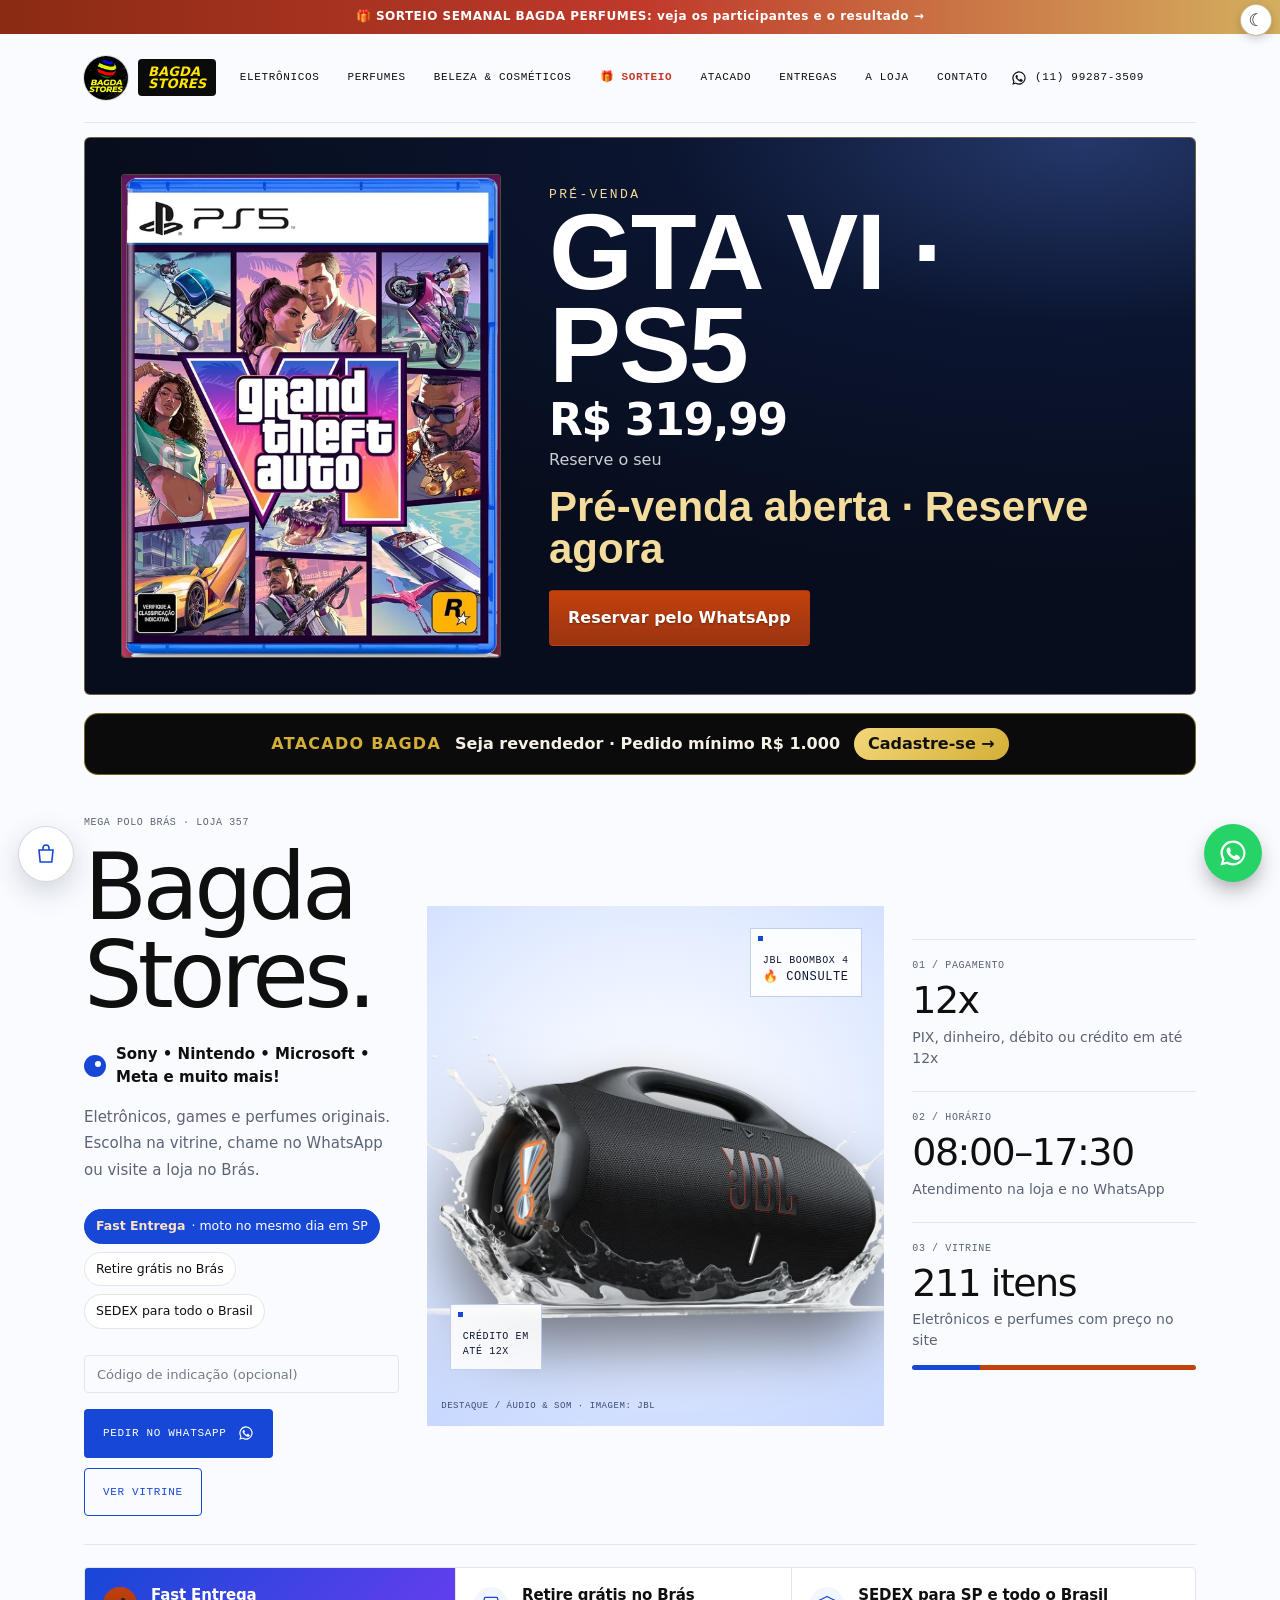
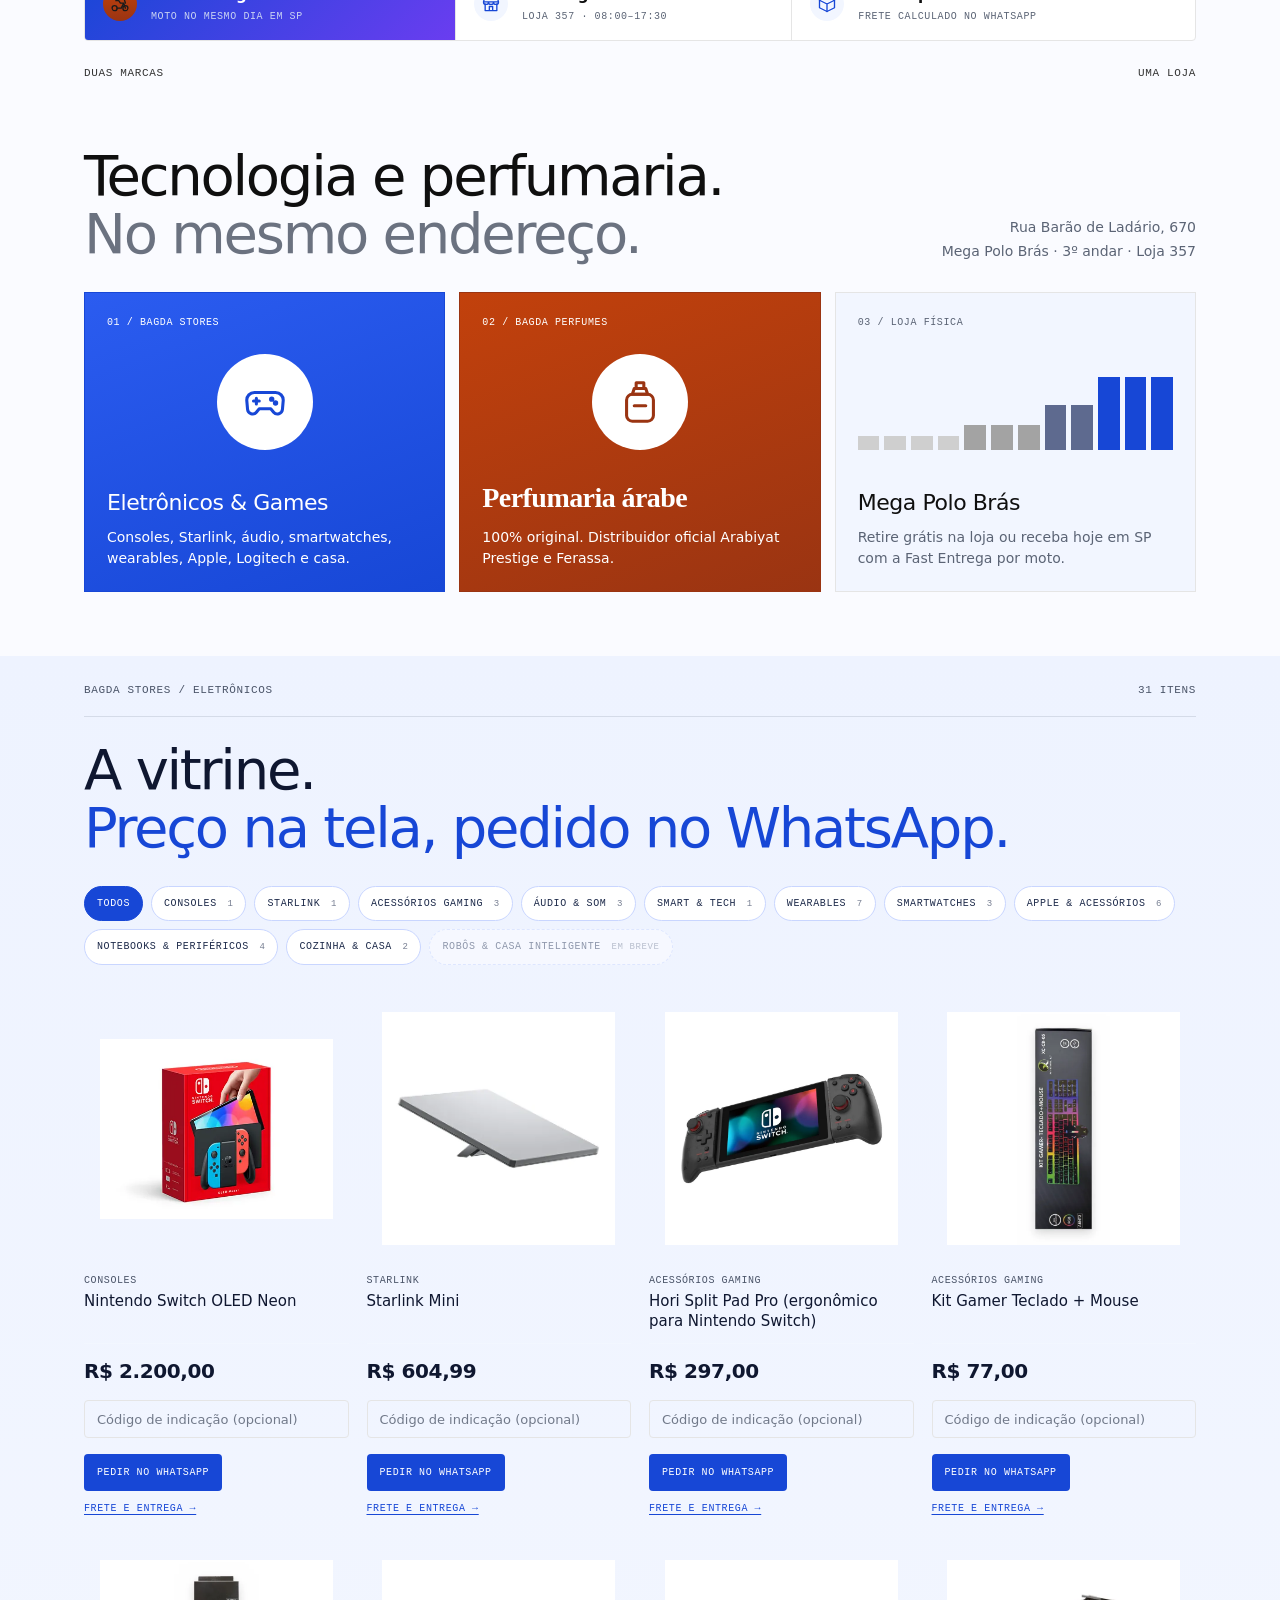
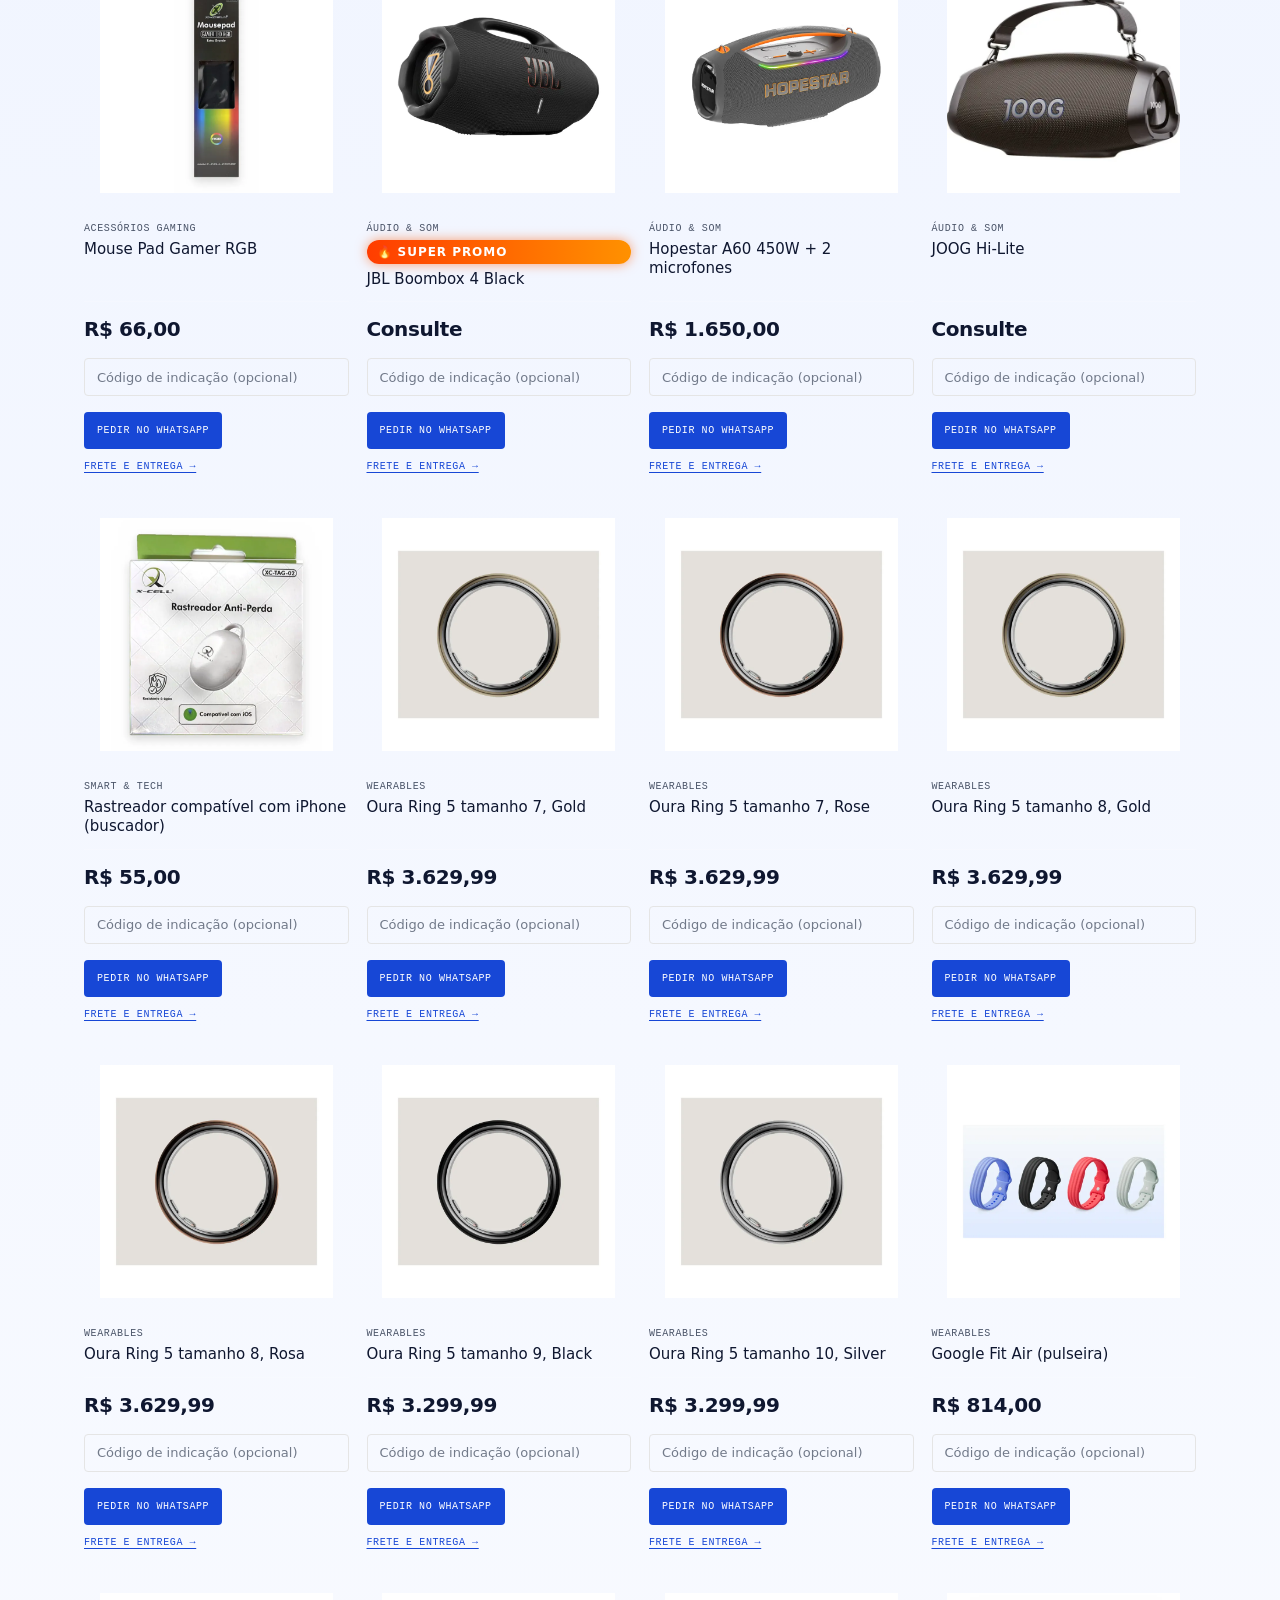
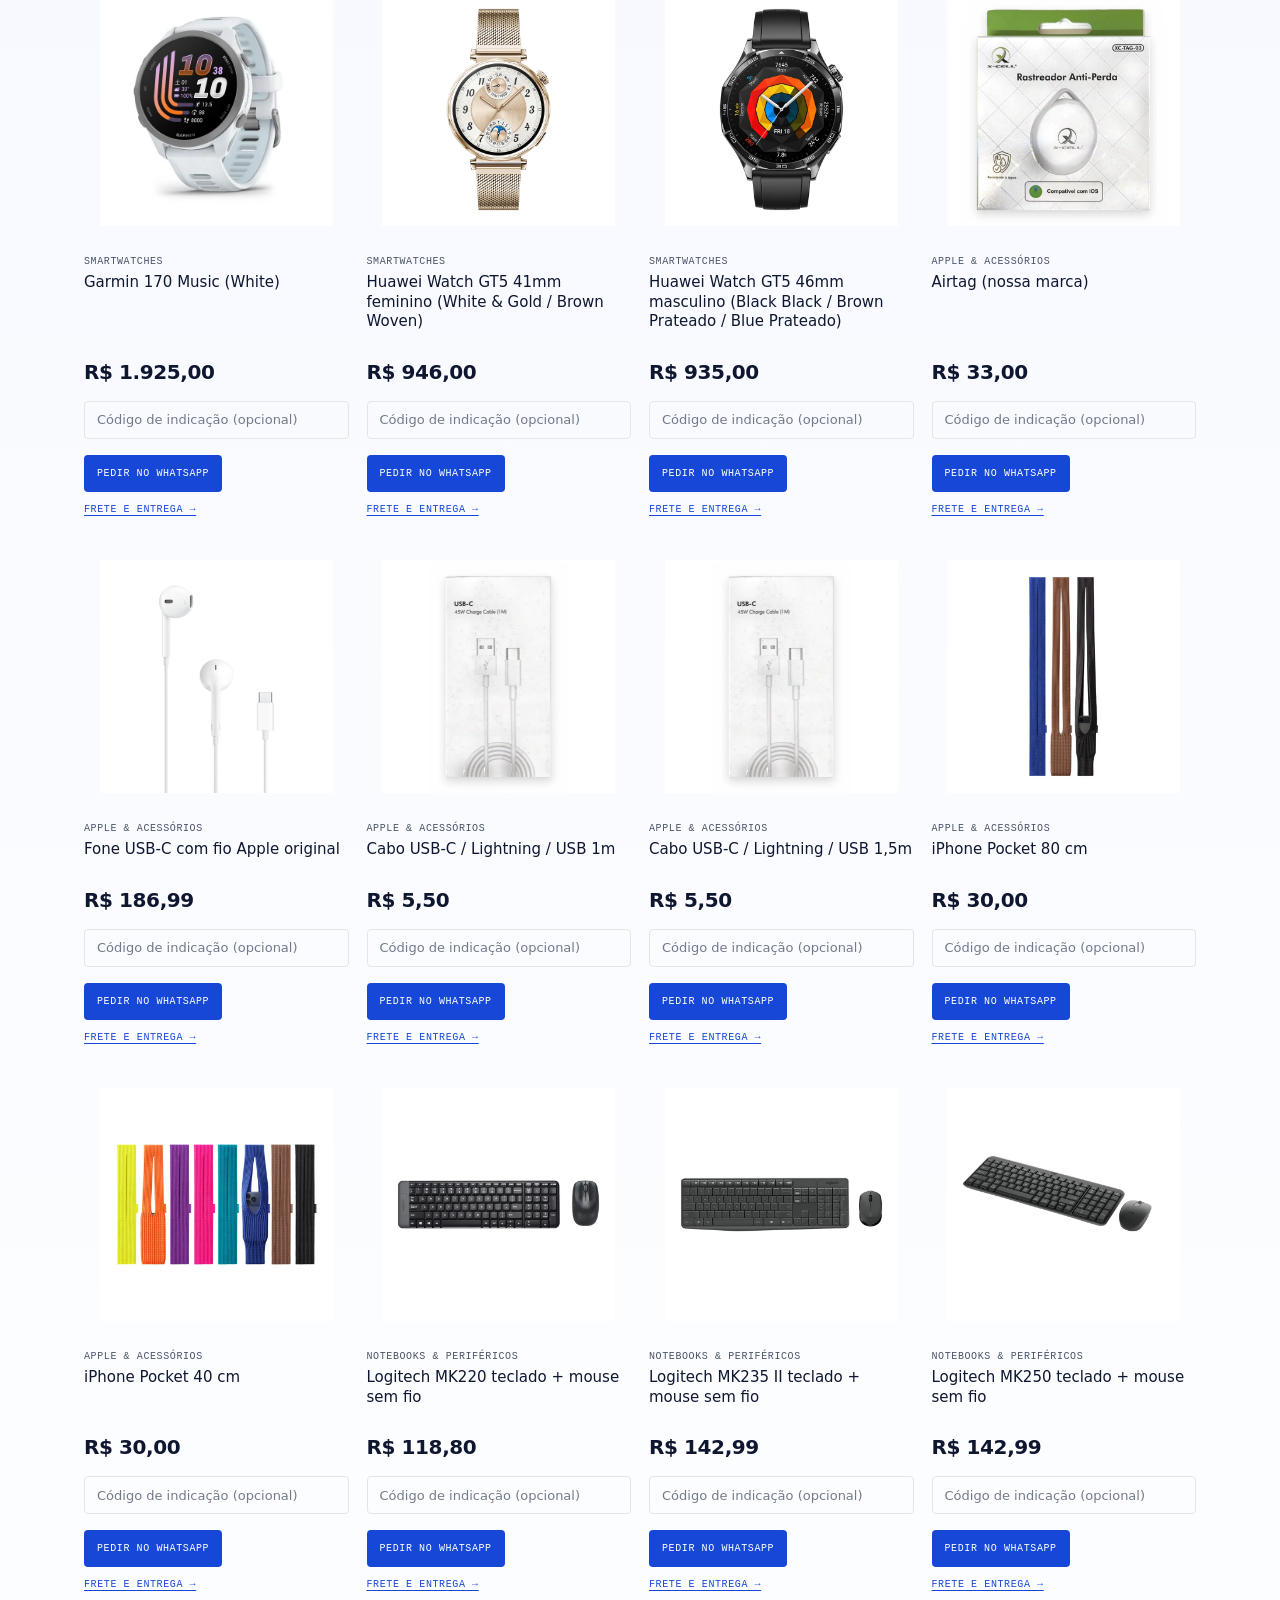
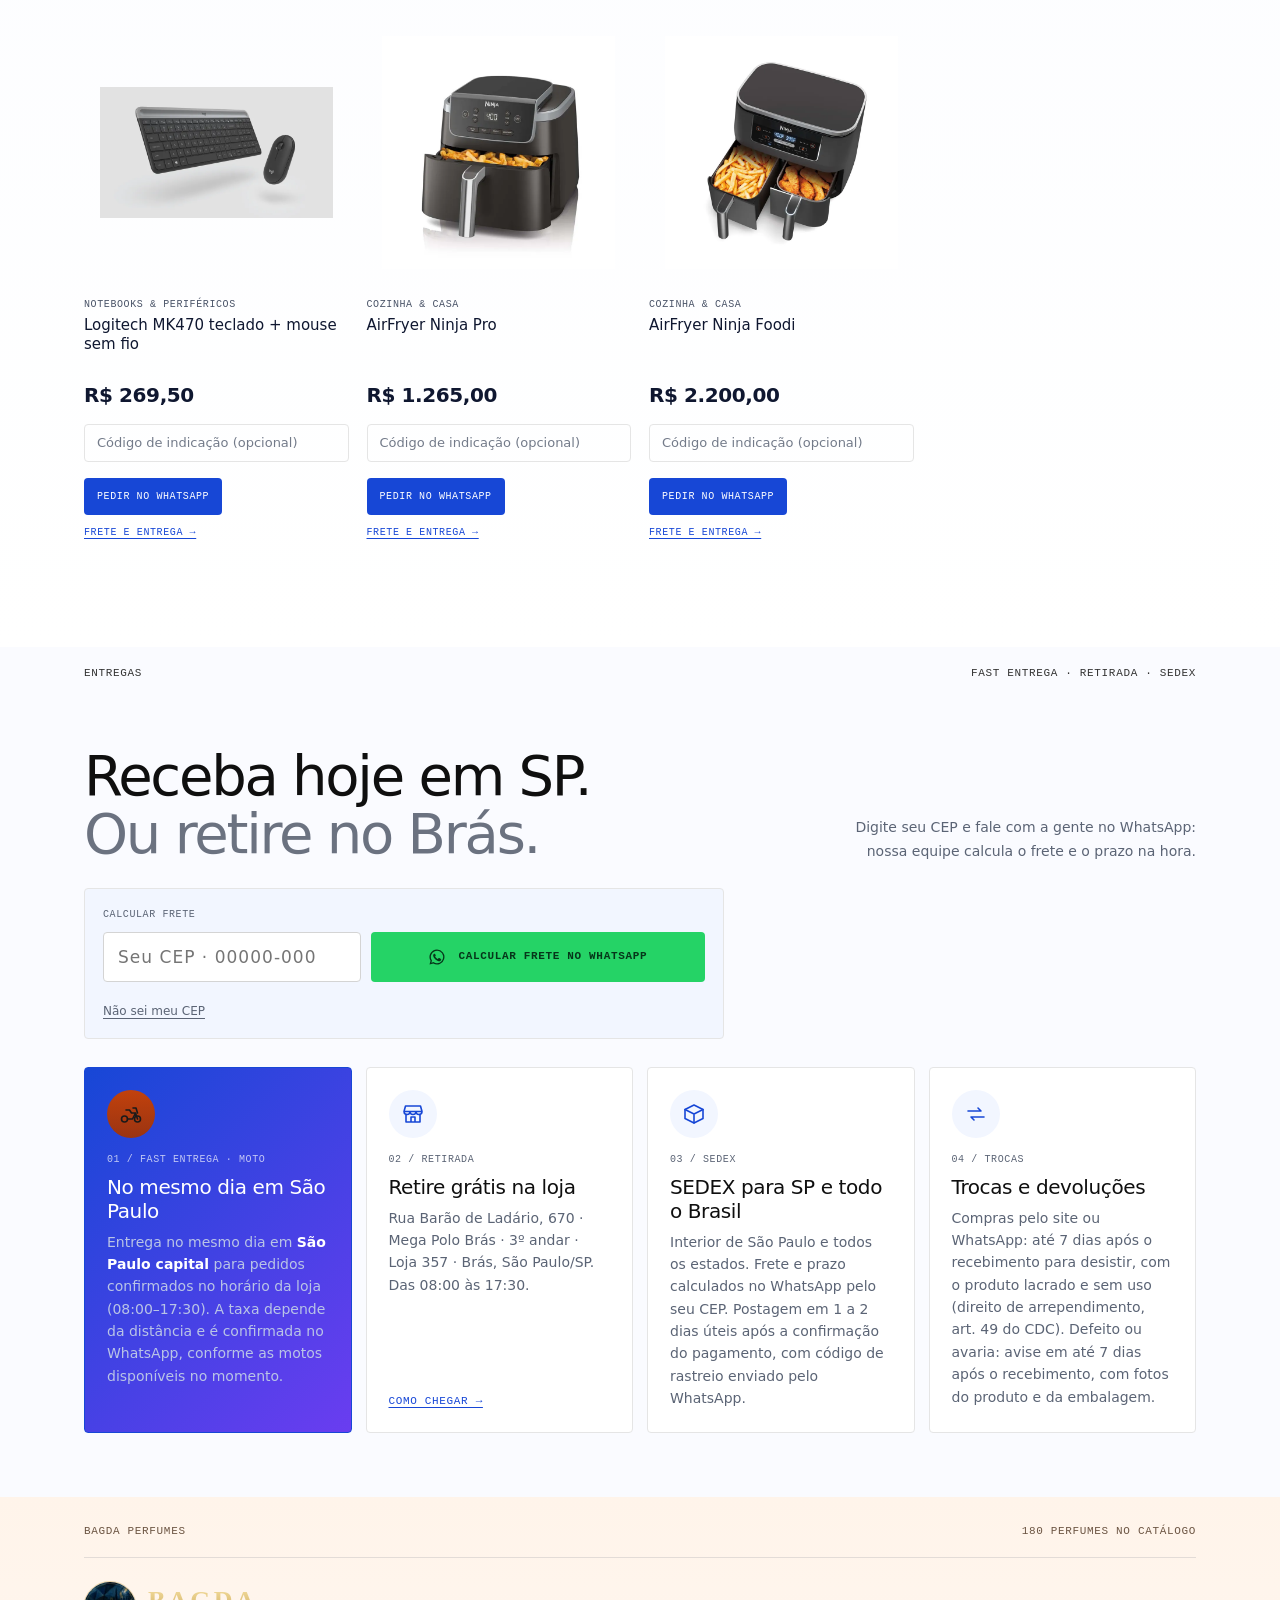
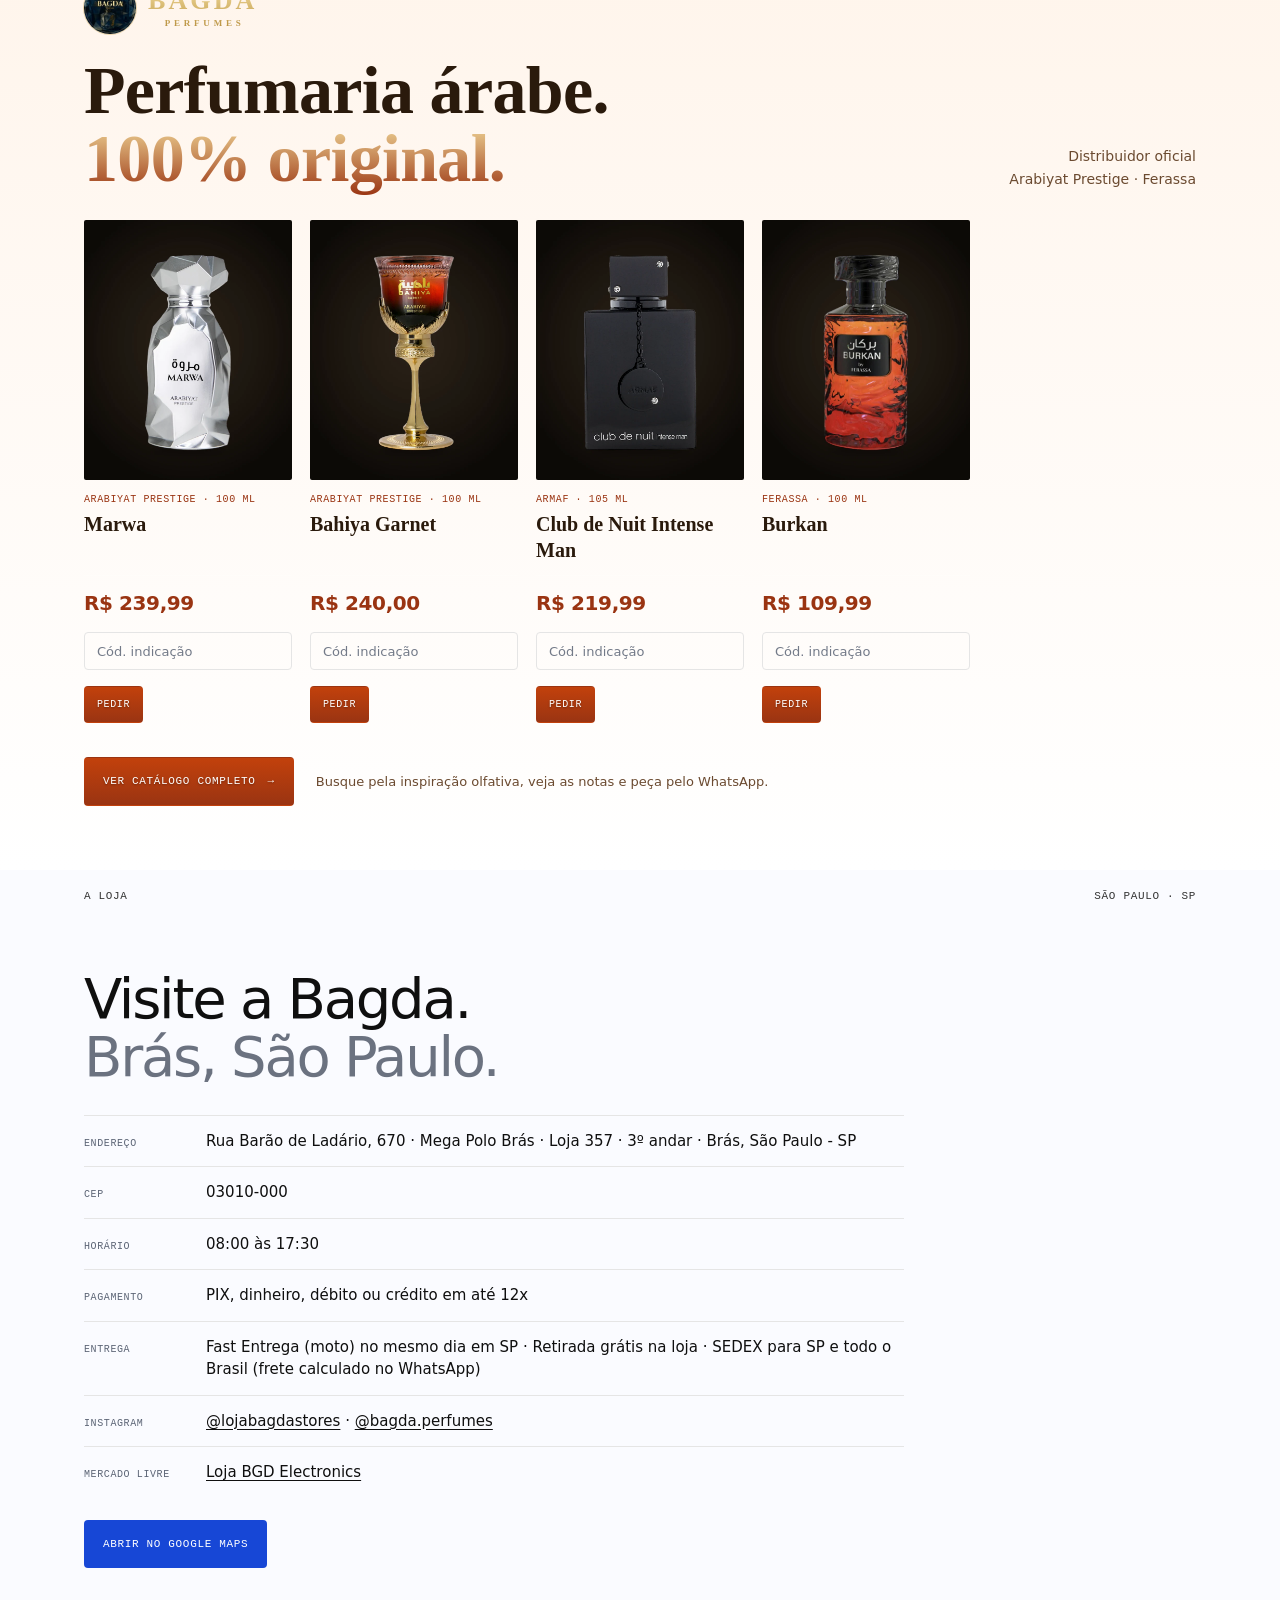
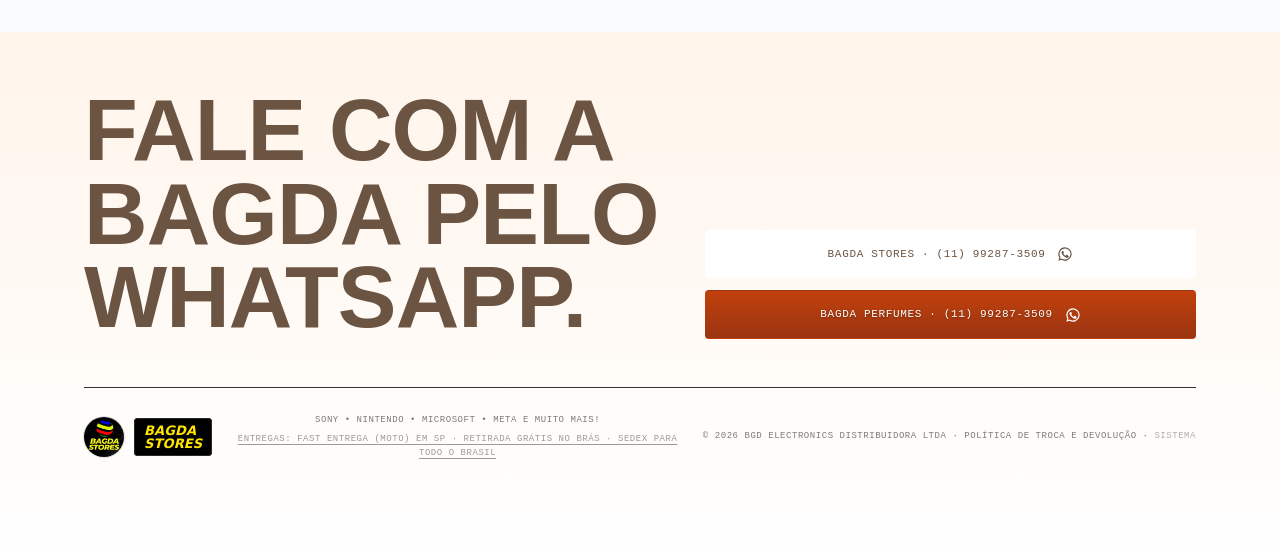
==== index.html @ 0516823f "Publish the bgdstores.com site files only" ====
<!doctype html>
<html lang="pt-BR">
<head>
<meta name="referrer" content="no-referrer">
<meta http-equiv="Content-Security-Policy" content="default-src 'self'; script-src 'self' 'unsafe-inline'; style-src 'self' 'unsafe-inline' https://fonts.googleapis.com; font-src 'self' https://fonts.gstatic.com data:; img-src 'self' data: https:; connect-src 'self' https://brasilapi.com.br; frame-src 'none'; object-src 'none'; base-uri 'none'; form-action 'self' https://wa.me https://api.whatsapp.com; upgrade-insecure-requests">
<script src="/frame-bust.js?v=20261114k"></script>

  <meta charset="utf-8">
<script src="/theme-mode.js?v=20261103d"></script>
  <meta name="viewport" content="width=device-width, initial-scale=1">
<!-- SEO:BEGIN -->
<title>BAGDA STORES | Eletrônicos, Games e Tecnologia no Brás, São Paulo</title>
<meta name="description" content="BAGDA STORES no Mega Polo Brás (Loja 357): consoles, JBL, Oura Ring, smartwatches, Starlink e acessórios. Preço na tela, pedido pelo WhatsApp (11) 99287-3509.">
<meta name="robots" content="index,follow,max-image-preview:large">
<link rel="canonical" href="https://bgdstores.com/">
<meta property="og:type" content="website"><meta property="og:locale" content="pt_BR"><meta property="og:site_name" content="BAGDA STORES">
<meta property="og:title" content="BAGDA STORES | Eletrônicos, Games e Tecnologia no Brás, São Paulo"><meta property="og:description" content="BAGDA STORES no Mega Polo Brás (Loja 357): consoles, JBL, Oura Ring, smartwatches, Starlink e acessórios. Preço na tela, pedido pelo WhatsApp (11) 99287-3509."><meta property="og:url" content="https://bgdstores.com/">
<meta property="og:image" content="https://bgdstores.com/img/og/og-home-v4.jpg"><meta property="og:image:width" content="1200"><meta property="og:image:height" content="630">
<meta name="twitter:card" content="summary_large_image"><meta name="twitter:title" content="BAGDA STORES | Eletrônicos, Games e Tecnologia no Brás, São Paulo"><meta name="twitter:description" content="BAGDA STORES no Mega Polo Brás (Loja 357): consoles, JBL, Oura Ring, smartwatches, Starlink e acessórios. Preço na tela, pedido pelo WhatsApp (11) 99287-3509."><meta name="twitter:image" content="https://bgdstores.com/img/og/og-home-v4.jpg">
<meta name="google-site-verification" content="goNDx2CLvCrSh3bipWvk1TSnrL8yzVQKhdWy6Y4iDyM">
<!-- SEO:END -->
<meta name="theme-color" content="#0b1530">
  <link rel="icon" href="data:image/svg+xml,%3Csvg xmlns='http://www.w3.org/2000/svg' viewBox='0 0 32 32'%3E%3Crect width='32' height='32' rx='7' fill='%230b1530'/%3E%3Cpath d='M18 4 8 18h7l-2 10 11-15h-7z' fill='%23fff'/%3E%3C/svg%3E">
  <link rel="preconnect" href="https://fonts.googleapis.com">
  <link rel="preconnect" href="https://fonts.gstatic.com" crossorigin>
  <link href="https://fonts.googleapis.com/css2?family=Barlow+Condensed:wght@600;700&family=DM+Sans:opsz,wght@9..40,400;9..40,500;9..40,600;9..40,700&family=IBM+Plex+Mono:wght@400;500&family=Cormorant+Garamond:wght@500;600&display=swap" rel="stylesheet">
  <link rel="preload" as="image" href="img/hero-jbl.webp">
  <link rel="stylesheet" href="styles.css?v=20261114g">
  <link rel="stylesheet" href="cart.css?v=20261019p1">
  <link rel="stylesheet" href="theme.css?v=cr4">
<link rel="stylesheet" href="/dark.css?v=20261103e"><link rel="stylesheet" href="/theme-toggle.css?v=20261103f">
</head>
<body>
<a class="sorteio-bar" href="sorteio/">🎁 SORTEIO SEMANAL BAGDA PERFUMES: veja os participantes e o resultado →</a>
  <div class="wrap">
    <!-- HEADER: logo oficial (150 px, exibido pequeno) + logo em texto HTML/CSS -->
    <header class="top">
      <a class="brand-stores" href="#inicio" aria-label="BAGDA STORES"><img class="badge" src="img/brand/bagda-stores.jpg" alt="" width="44" height="44"><span class="txt-stores">BAGDA<br>STORES</span></a>
      <nav class="nav mono">
        <a href="#eletronicos">Eletrônicos</a>
        <a href="perfumes/">Perfumes</a>
        <a href="beleza/">Beleza &amp; Cosméticos</a>
        <a class="nav-sorteio" href="sorteio/">🎁 Sorteio</a>
        <a href="atacado/">Atacado</a>
        <a href="#entregas">Entregas</a>
        <a href="#loja">A loja</a>
        <a href="#contato">Contato</a>
      </nav>
      <a class="top-cta mono js-wa" href="#" target="_blank" rel="noopener"><svg class="ico" viewBox="0 0 24 24" aria-hidden="true"><use href="#i-wa"/></svg>(11) 99287-3509</a>
    </header>

    <section class="gta-hero" id="pre-venda" aria-label="Pré-venda GTA VI">
      <div class="gta-hero-grid">
        <picture class="gta-hero-pic">
          <source srcset="img/eletronicos/gta6-ps5-capa.webp" type="image/webp">
          <img src="img/eletronicos/gta6-ps5-capa.jpg" alt="GTA VI para PS5" width="640" height="800">
        </picture>
        <div class="gta-hero-copy">
          <p class="gta-kicker mono">PRÉ-VENDA</p>
          <h2>GTA VI · PS5</h2>
          <p class="gta-price">R$ 319,99</p>
          <p class="gta-sub">Reserve o seu</p>
          <div id="gta-count" class="gta-count" hidden>
            <p class="gta-count-label mono" id="gta-count-label">Contagem regressiva</p>
            <div class="gta-digits" id="gta-digits"></div>
            <p class="gta-open" id="gta-open" hidden>Pré-venda aberta · Reserve agora</p>
          </div>
          <a class="btn btn-gold" id="gta-wa" target="_blank" rel="noopener" href="https://wa.me/5511992873509?text=Ol%C3%A1!%20Quero%20reservar%20o%20GTA%20VI%20(PS5)%20na%20pr%C3%A9-venda%20por%20R%24%20319%2C99.">Reservar pelo WhatsApp</a>
        </div>
      </div>
    </section>

    <a href="atacado/" style="display:flex;flex-wrap:wrap;align-items:center;justify-content:center;gap:6px 14px;margin:12px 0;padding:14px 18px;border-radius:14px;background:#0b0b0b;border:1px solid rgba(212,175,55,.55);color:#f5f1e6;text-decoration:none;text-align:center;font-weight:600;line-height:1.3"><b style="color:#d4af37;letter-spacing:.08em">ATACADO BAGDA</b><span>Seja revendedor · Pedido mínimo R$ 1.000</span><span style="background:linear-gradient(135deg,#f3d77a,#d4af37);color:#111;border-radius:999px;padding:6px 14px;font-weight:700">Cadastre-se →</span></a>

    <!-- HERO -->
    <section class="hero" id="inicio">
      <div class="hero-copy">
        <p class="label mono">Mega Polo Brás · Loja 357</p>
        <h1>Bagda<br>Stores.</h1>
        <p class="hero-chip"><span class="dot" aria-hidden="true"></span>Sony • Nintendo • Microsoft • Meta e muito mais!</p>
        <p class="hero-lead">Eletrônicos, games e perfumes originais.<br>Escolha na vitrine, chame no WhatsApp<br>ou visite a loja no Brás.</p>
        <p class="hero-dlv"><a href="#entregas"><b>Fast Entrega</b> · moto no mesmo dia em SP</a><a href="#entregas">Retire grátis no Brás</a><a href="#entregas">SEDEX para todo o Brasil</a></p>
        <div class="hero-btns">
          <a class="btn mono js-wa" href="#" target="_blank" rel="noopener">Pedir no WhatsApp <svg class="ico" viewBox="0 0 24 24" aria-hidden="true"><use href="#i-wa"/></svg></a>
          <a class="btn btn-ghost mono" href="#eletronicos">Ver vitrine</a>
        </div>
      </div>

      <div class="hero-visual">
        <img src="img/hero-jbl.webp" alt="JBL Boombox 4 Black (foto oficial JBL)" width="1100" height="821">
        <div class="tag tag-a mono"><i></i>JBL Boombox 4<br><b id="hero-jbl-price">—</b></div>
        <div class="tag tag-b mono"><i></i>Crédito em<br>até 12x</div>
        <p class="caption mono">Destaque / Áudio &amp; Som · Imagem: JBL</p>
      </div>

      <aside class="hero-stats">
        <div class="stat">
          <p class="label mono">01 / Pagamento</p>
          <p class="big">12x</p>
          <p class="muted">PIX, dinheiro, débito ou crédito em até 12x</p>
        </div>
        <div class="stat">
          <p class="label mono">02 / Horário</p>
          <p class="big">08:00–17:30</p>
          <p class="muted">Atendimento na loja e no WhatsApp</p>
        </div>
        <div class="stat">
          <p class="label mono">03 / Vitrine</p>
          <p class="big"><span id="stat-count">—</span> itens</p>
          <p class="muted">Eletrônicos e perfumes com preço no site</p>
          <div class="bar"><span></span></div>
        </div>
      </aside>
    </section>

    <!-- DESTAQUE DE ENTREGA -->
    <a class="dlv-strip" href="#entregas" aria-label="Opções de entrega">
      <span class="dlv-c hot"><svg viewBox="0 0 24 24" aria-hidden="true"><g fill="none" stroke="currentColor" stroke-width="1.6" stroke-linecap="round" stroke-linejoin="round"><circle cx="5.5" cy="17" r="3"/><circle cx="18.5" cy="17" r="3"/><path d="M8.5 17h5l3-6h-4l-2-3H7M16.5 11l2 6M14 6h3l1.5 5"/></g></svg><span><b>Fast Entrega</b><small class="mono">Moto no mesmo dia em SP</small></span></span>
      <span class="dlv-c"><svg viewBox="0 0 24 24" aria-hidden="true"><g fill="none" stroke="currentColor" stroke-width="1.6" stroke-linecap="round" stroke-linejoin="round"><path d="M3 9.5 4.5 4h15L21 9.5M3 9.5h18M3 9.5a3 3 0 0 0 6 0 3 3 0 0 0 6 0 3 3 0 0 0 6 0M5 12v8h14v-8M10 20v-5h4v5"/></g></svg><span><b>Retire grátis no Brás</b><small class="mono">Loja 357 · 08:00–17:30</small></span></span>
      <span class="dlv-c"><svg viewBox="0 0 24 24" aria-hidden="true"><g fill="none" stroke="currentColor" stroke-width="1.6" stroke-linecap="round" stroke-linejoin="round"><path d="M3 7.5 12 3l9 4.5v9L12 21l-9-4.5z"/><path d="M3 7.5 12 12l9-4.5M12 12v9"/></g></svg><span><b>SEDEX para SP e todo o Brasil</b><small class="mono">Frete calculado no WhatsApp</small></span></span>
    </a>

    <!-- DUAS MARCAS -->
    <div class="section-bar mono"><span>Duas marcas</span><span>Uma loja</span></div>
    <section class="block">
      <div class="block-head">
        <h2>Tecnologia e perfumaria.<br><span class="soft">No mesmo endereço.</span></h2>
        <p class="muted side">Rua Barão de Ladário, 670<br>Mega Polo Brás · 3º andar · Loja 357</p>
      </div>
      <div class="cards3">
        <a class="ccard navy" href="#eletronicos">
          <p class="label mono">01 / Bagda Stores</p>
          <div class="cicon"><svg viewBox="0 0 24 24"><use href="#i-pad"/></svg></div>
          <h3>Eletrônicos &amp; Games</h3>
          <p>Consoles, Starlink, áudio, smartwatches, wearables, Apple, Logitech e casa.</p>
        </a>
        <a class="ccard gold" href="perfumes/">
          <p class="label mono">02 / Bagda Perfumes</p>
          <div class="cicon"><svg viewBox="0 0 24 24"><use href="#i-bottle"/></svg></div>
          <h3>Perfumaria árabe</h3>
          <p>100% original. Distribuidor oficial Arabiyat Prestige e Ferassa.</p>
        </a>
        <a class="ccard light" href="#loja">
          <p class="label mono">03 / Loja física</p>
          <div class="bars" aria-hidden="true"><i></i><i></i><i></i><i></i><i></i><i></i><i></i><i></i><i></i><i></i><i></i><i></i></div>
          <h3>Mega Polo Brás</h3>
          <p>Retire grátis na loja ou receba hoje em SP com a Fast Entrega por moto.</p>
        </a>
      </div>
    </section>
  </div>

  <!-- ELETRÔNICOS (navy, estilo JBL) -->
  <section class="navy-band" id="eletronicos">
    <div class="wrap">
      <div class="section-bar mono inv"><span>Bagda Stores / Eletrônicos</span><span id="el-count">—</span></div>
      <div class="block-head">
        <h2>A vitrine.<br><span class="soft">Preço na tela, pedido no WhatsApp.</span></h2>
      </div>
      <div class="filters mono" id="el-filters" aria-label="Filtrar por categoria"></div>
      <div class="grid" id="el-grid"></div>
      <p class="note mono">Preços de varejo do site. Valores e estoque sujeitos a confirmação no WhatsApp.</p>
    </div>
  </section>

  <!-- ENTREGAS -->
  <div class="wrap">
    <div class="section-bar mono" id="entregas"><span>Entregas</span><span>Fast Entrega · Retirada · SEDEX</span></div>
    <section class="block ent">
      <div class="block-head">
        <h2>Receba hoje em SP.<br><span class="soft">Ou retire no Brás.</span></h2>
        <p class="muted side">Digite seu CEP e fale com a gente no WhatsApp:<br>nossa equipe calcula o frete e o prazo na hora.</p>
      </div>
      <div class="ent-calc" id="ent-calc"></div>
      <div class="ent-grid">
        <div class="ent-card hot"><div class="ent-ico"><svg viewBox="0 0 24 24" aria-hidden="true"><g fill="none" stroke="currentColor" stroke-width="1.6" stroke-linecap="round" stroke-linejoin="round"><circle cx="5.5" cy="17" r="3"/><circle cx="18.5" cy="17" r="3"/><path d="M8.5 17h5l3-6h-4l-2-3H7M16.5 11l2 6M14 6h3l1.5 5"/></g></svg></div><p class="label mono">01 / Fast Entrega · moto</p><h3>No mesmo dia em São Paulo</h3><p>Entrega no mesmo dia em <b>São Paulo capital</b> para pedidos confirmados no horário da loja (08:00–17:30). A taxa depende da distância e é confirmada no WhatsApp, conforme as motos disponíveis no momento.</p></div>
        <div class="ent-card"><div class="ent-ico"><svg viewBox="0 0 24 24" aria-hidden="true"><g fill="none" stroke="currentColor" stroke-width="1.6" stroke-linecap="round" stroke-linejoin="round"><path d="M3 9.5 4.5 4h15L21 9.5M3 9.5h18M3 9.5a3 3 0 0 0 6 0 3 3 0 0 0 6 0 3 3 0 0 0 6 0M5 12v8h14v-8M10 20v-5h4v5"/></g></svg></div><p class="label mono">02 / Retirada</p><h3>Retire grátis na loja</h3><p>Rua Barão de Ladário, 670 · Mega Polo Brás · 3º andar · Loja 357 · Brás, São Paulo/SP. Das 08:00 às 17:30.</p><a class="ent-link mono" id="ent-maps" target="_blank" rel="noopener">Como chegar →</a></div>
        <div class="ent-card"><div class="ent-ico"><svg viewBox="0 0 24 24" aria-hidden="true"><g fill="none" stroke="currentColor" stroke-width="1.6" stroke-linecap="round" stroke-linejoin="round"><path d="M3 7.5 12 3l9 4.5v9L12 21l-9-4.5z"/><path d="M3 7.5 12 12l9-4.5M12 12v9"/></g></svg></div><p class="label mono">03 / SEDEX</p><h3>SEDEX para SP e todo o Brasil</h3><p>Interior de São Paulo e todos os estados. Frete e prazo calculados no WhatsApp pelo seu CEP. Postagem em 1 a 2 dias úteis após a confirmação do pagamento, com código de rastreio enviado pelo WhatsApp.</p></div>
        <div class="ent-card"><div class="ent-ico"><svg viewBox="0 0 24 24" aria-hidden="true"><g fill="none" stroke="currentColor" stroke-width="1.6" stroke-linecap="round" stroke-linejoin="round"><path d="M4 9h13l-3-3M20 15H7l3 3"/></g></svg></div><p class="label mono">04 / Trocas</p><h3>Trocas e devoluções</h3><p>Compras pelo site ou WhatsApp: até 7 dias após o recebimento para desistir, com o produto lacrado e sem uso (direito de arrependimento, art. 49 do CDC). Defeito ou avaria: avise em até 7 dias após o recebimento, com fotos do produto e da embalagem.</p></div>
      </div>
    </section>
  </div>

  <!-- PERFUMES: teaser do catálogo completo em /perfumes/ -->
  <section class="gold-band" id="perfumes">
    <div class="wrap">
      <div class="section-bar mono inv"><span>Bagda Perfumes</span><span id="pf-count">Catálogo completo</span></div>
      <div class="block-head">
        <div>
          <a class="brand-perfumes" href="perfumes/" aria-label="BAGDA PERFUMES"><img class="badge" src="img/brand/bagda-perfumes.jpg" alt="" width="52" height="52"><span class="txt-perfumes">BAGDA<small>PERFUMES</small></span></a>
          <h2 class="serif">Perfumaria árabe.<br><span class="goldtxt">100% original.</span></h2>
        </div>
        <p class="side gold-muted">Distribuidor oficial<br>Arabiyat Prestige · Ferassa</p>
      </div>
      <div class="grid grid-teaser" id="pf-grid"></div>
      <div class="teaser-cta">
        <a class="btn btn-gold mono" href="perfumes/">Ver catálogo completo <span aria-hidden="true">→</span></a>
        <p class="gold-muted small-txt">Busque pela inspiração olfativa, veja as notas e peça pelo WhatsApp.</p>
      </div>
    </div>
  </section>

  <!-- A LOJA -->
  <div class="wrap">
    <div class="section-bar mono" id="loja"><span>A loja</span><span>São Paulo · SP</span></div>
    <section class="block">
      <div class="block-head">
        <h2>Visite a Bagda.<br><span class="soft">Brás, São Paulo.</span></h2>
      </div>
      <div class="info">
        <div class="info-row"><span class="label mono">Endereço</span><span id="addr"></span></div>
        <div class="info-row"><span class="label mono">CEP</span><span id="cep"></span></div>
        <div class="info-row"><span class="label mono">Horário</span><span id="hours"></span></div>
        <div class="info-row"><span class="label mono">Pagamento</span><span id="pay"></span></div>
        <div class="info-row"><span class="label mono">Entrega</span><span id="delivery"></span></div>
        <div class="info-row"><span class="label mono">Instagram</span><span><a id="ig-stores" target="_blank" rel="noopener"></a> · <a id="ig-perfumes" target="_blank" rel="noopener"></a></span></div>
        <div class="info-row"><span class="label mono">Mercado Livre</span><span id="ml"></span></div>
        <div class="info-row" id="email-row" hidden><span class="label mono">E-mail</span><a id="email"></a></div>
        <a class="btn mono" id="maps" target="_blank" rel="noopener">Abrir no Google Maps</a>
      </div>
    </section>
  </div>

  <!-- CONTATO (faixa escura) -->
  <section class="dark-band" id="contato">
    <div class="wrap">
      <div class="band-top">
        <h2 class="cond">Fale com a<br><span class="soft">Bagda pelo</span><br><span class="soft">WhatsApp.</span></h2>
        <div class="band-cta">
          <a class="btn btn-light mono js-wa" href="#" target="_blank" rel="noopener">Bagda Stores · (11) 99287-3509 <svg class="ico" viewBox="0 0 24 24" aria-hidden="true"><use href="#i-wa"/></svg></a>
          <a class="btn btn-gold mono js-wa-pf" href="#" target="_blank" rel="noopener">Bagda Perfumes · (11) 99287-3509 <svg class="ico" viewBox="0 0 24 24" aria-hidden="true"><use href="#i-wa"/></svg></a>
        </div>
      </div>
      <footer class="foot">
        <span class="brand-stores"><img class="badge" src="img/brand/bagda-stores.jpg" alt="" width="40" height="40" loading="lazy"><span class="txt-stores">BAGDA<br>STORES</span></span>
        <span class="mono small">Sony • Nintendo • Microsoft • Meta e muito mais!<br><a class="foot-dlv" href="#entregas">Entregas: Fast Entrega (moto) em SP · Retirada grátis no Brás · SEDEX para todo o Brasil</a></span>
        <span class="mono small">© <span id="year"></span> BGD Electronics Distribuidora Ltda · <a href="/politica-de-devolucao/">Política de Troca e Devolução</a> · <a href="/kiosk/" rel="nofollow" style="opacity:.6">Sistema</a></span>
      </footer>
    </div>
  </section>

  <a class="wa-float js-wa" href="#" target="_blank" rel="noopener" aria-label="Fale conosco no WhatsApp"><svg viewBox="0 0 24 24" aria-hidden="true"><use href="#i-wa"/></svg></a>

  <!-- Ícones SVG próprios -->
  <svg width="0" height="0" style="position:absolute" aria-hidden="true">
    <symbol id="i-wa" viewBox="0 0 24 24"><path fill="currentColor" d="M12 2a10 10 0 0 0-8.6 15.1L2 22l5-1.3A10 10 0 1 0 12 2Zm0 18.2a8.2 8.2 0 0 1-4.2-1.2l-.3-.2-3 .8.8-2.9-.2-.3A8.2 8.2 0 1 1 12 20.2Zm4.5-6.1c-.2-.1-1.5-.7-1.7-.8-.2-.1-.4-.1-.6.1l-.8 1c-.1.2-.3.2-.5.1a6.7 6.7 0 0 1-3.3-2.9c-.2-.4.2-.4.7-1.3.1-.2 0-.3 0-.4l-.8-1.9c-.2-.5-.4-.4-.6-.4h-.5a1 1 0 0 0-.7.3 3 3 0 0 0-.9 2.2 5.2 5.2 0 0 0 1.1 2.8 11.9 11.9 0 0 0 4.6 4c1.7.7 2.3.8 3.2.7.5-.1 1.5-.6 1.7-1.2.2-.6.2-1.1.2-1.2-.1-.1-.3-.2-.5-.3Z"/></symbol>
    <symbol id="i-pad" viewBox="0 0 24 24"><g fill="none" stroke="currentColor" stroke-width="1.6" stroke-linecap="round" stroke-linejoin="round"><path d="M6.5 7h11a4 4 0 0 1 4 4.3l-.4 4.6a2.6 2.6 0 0 1-4.6 1.4L15 15.5H9l-1.5 1.8a2.6 2.6 0 0 1-4.6-1.4l-.4-4.6A4 4 0 0 1 6.5 7Z"/><path d="M7.5 10v3M6 11.5h3"/><circle cx="15.5" cy="10.5" r=".6" fill="currentColor"/><circle cx="17.5" cy="12.5" r=".6" fill="currentColor"/></g></symbol>
    <symbol id="i-bottle" viewBox="0 0 24 24"><g fill="none" stroke="currentColor" stroke-width="1.6" stroke-linecap="round" stroke-linejoin="round"><path d="M10 2h4v3h-4zM9 5h6l1 3H8z"/><rect x="5" y="8" width="14" height="14" rx="3"/><path d="M9 14h6"/></g></symbol>
  </svg>

  <!-- VISTA DO PRODUTO -->
  <div class="pv" id="pv" aria-hidden="true" role="dialog" aria-modal="true" aria-label="Produto">
    <div class="pv-bd" data-pvclose></div>
    <div class="pv-box"><div class="pv-top"><span class="pv-grab" aria-hidden="true"></span><span class="mono pv-brand">Bagda Stores</span><button class="pv-x" data-pvclose aria-label="Fechar">×</button></div><div id="pv-body"></div></div>
  </div>

  <script src="config.js"></script>
  <script src="data.js?v=20261114d"></script>
  <script src="perfumes/assets/data.js?v=20261114b" defer></script>
  <script src="frete.js?v=20261019p1" defer></script>
  <script src="vendor/qrcode-generator-2.0.4.js?v=20261019p1" defer></script>
  <script src="cart.js?v=20261104r1" defer></script>
  <script src="main.js?v=20261114f" defer></script>
  <script src="/ref.js?v=20261104r1" defer></script>
<!-- LD:BEGIN -->
<script type="application/ld+json">{"@context":"https://schema.org","@type":"Store","name":"BAGDA STORES","url":"https://bgdstores.com/","image":"https://bgdstores.com/img/brand/bagda-stores.jpg","telephone":"+55 11 99287-3509","address":{"@type":"PostalAddress","streetAddress":"Rua Barão de Ladário, 670 — Mega Polo Brás, Loja 357, 3º andar","addressLocality":"São Paulo","addressRegion":"SP","addressCountry":"BR"},"openingHours":"Mo-Sa 08:00-17:30","sameAs":["https://www.instagram.com/bagda.perfumes/"],"contactPoint":{"@type":"ContactPoint","telephone":"+55 11 99287-3509","contactType":"sales","url":"https://wa.me/5511992873509","availableLanguage":"pt-BR"}}</script>
<script type="application/ld+json">{"@context":"https://schema.org","@type":"Store","name":"BAGDA PERFUMES","url":"https://bgdstores.com/perfumes/","image":"https://bgdstores.com/img/brand/bagda-perfumes.jpg","telephone":"+55 11 99287-3509","address":{"@type":"PostalAddress","streetAddress":"Rua Barão de Ladário, 670 — Mega Polo Brás, Loja 357, 3º andar","addressLocality":"São Paulo","addressRegion":"SP","addressCountry":"BR"},"openingHours":"Mo-Sa 08:00-17:30","sameAs":["https://www.instagram.com/bagda.perfumes/"],"contactPoint":{"@type":"ContactPoint","telephone":"+55 11 99287-3509","contactType":"sales","url":"https://wa.me/5511992873509","availableLanguage":"pt-BR"}}</script>
<script type="application/ld+json">{"@context":"https://schema.org","@type":"Product","name":"Nintendo Switch OLED Neon","image":"https://bgdstores.com/img/eletronicos/nintendo-switch-oled-neon.webp","description":"Nintendo Switch OLED Neon · Consoles. Na BAGDA STORES (Mega Polo Brás, São Paulo). Retire na loja ou receba em SP.","sku":"el-nintendo-switch-oled-neon","brand":{"@type":"Brand","name":"Nintendo"},"offers":{"@type":"Offer","url":"https://bgdstores.com/#eletronicos","priceCurrency":"BRL","price":"2200.00","availability":"https://schema.org/InStock","itemCondition":"https://schema.org/NewCondition","seller":{"@type":"Organization","name":"BAGDA STORES"}}}</script>
<script type="application/ld+json">{"@context":"https://schema.org","@type":"Product","name":"Starlink Mini","image":"https://bgdstores.com/img/eletronicos/starlink-mini.webp","description":"Starlink Mini · Starlink. Na BAGDA STORES (Mega Polo Brás, São Paulo). Retire na loja ou receba em SP.","sku":"el-starlink-mini","brand":{"@type":"Brand","name":"Starlink"},"offers":{"@type":"Offer","url":"https://bgdstores.com/#eletronicos","priceCurrency":"BRL","price":"604.99","availability":"https://schema.org/InStock","itemCondition":"https://schema.org/NewCondition","seller":{"@type":"Organization","name":"BAGDA STORES"}}}</script>
<script type="application/ld+json">{"@context":"https://schema.org","@type":"Product","name":"Hori Split Pad Pro (ergonômico para Nintendo Switch)","image":"https://bgdstores.com/img/eletronicos/hori-split-pad-pro-ergon-mico-para-nintendo-switch.webp","description":"Hori Split Pad Pro (ergonômico para Nintendo Switch) · Acessórios Gaming. Na BAGDA STORES (Mega Polo Brás, São Paulo). Retire na loja ou receba em SP.","sku":"el-hori-split-pad-pro-ergonomico-para-nintendo-switch","brand":{"@type":"Brand","name":"HORI"},"offers":{"@type":"Offer","url":"https://bgdstores.com/#eletronicos","priceCurrency":"BRL","price":"297.00","availability":"https://schema.org/InStock","itemCondition":"https://schema.org/NewCondition","seller":{"@type":"Organization","name":"BAGDA STORES"}}}</script>
<script type="application/ld+json">{"@context":"https://schema.org","@type":"Product","name":"Kit Gamer Teclado + Mouse","image":"https://bgdstores.com/img/eletronicos/kit-gamer-teclado-mouse.webp","description":"Kit Gamer Teclado + Mouse · Acessórios Gaming. Na BAGDA STORES (Mega Polo Brás, São Paulo). Retire na loja ou receba em SP.","sku":"el-kit-gamer-teclado-mouse","offers":{"@type":"Offer","url":"https://bgdstores.com/#eletronicos","priceCurrency":"BRL","price":"77.00","availability":"https://schema.org/InStock","itemCondition":"https://schema.org/NewCondition","seller":{"@type":"Organization","name":"BAGDA STORES"}}}</script>
<script type="application/ld+json">{"@context":"https://schema.org","@type":"Product","name":"Mouse Pad Gamer RGB","image":"https://bgdstores.com/img/eletronicos/mouse-pad-gamer-rgb.webp","description":"Mouse Pad Gamer RGB · Acessórios Gaming. Na BAGDA STORES (Mega Polo Brás, São Paulo). Retire na loja ou receba em SP.","sku":"el-mouse-pad-gamer-rgb","offers":{"@type":"Offer","url":"https://bgdstores.com/#eletronicos","priceCurrency":"BRL","price":"66.00","availability":"https://schema.org/InStock","itemCondition":"https://schema.org/NewCondition","seller":{"@type":"Organization","name":"BAGDA STORES"}}}</script>
<script type="application/ld+json">{"@context":"https://schema.org","@type":"Product","name":"JBL Boombox 4 Black","image":"https://bgdstores.com/img/eletronicos/jbl-boombox-4-black.webp","description":"JBL Boombox 4 Black · Áudio & Som. Na BAGDA STORES (Mega Polo Brás, São Paulo). Retire na loja ou receba em SP.","sku":"el-jbl-boombox-4-black","brand":{"@type":"Brand","name":"JBL"},"offers":{"@type":"Offer","url":"https://bgdstores.com/#eletronicos","priceCurrency":"BRL","availability":"https://schema.org/InStock","itemCondition":"https://schema.org/NewCondition","seller":{"@type":"Organization","name":"BAGDA STORES"}}}</script>
<script type="application/ld+json">{"@context":"https://schema.org","@type":"Product","name":"Hopestar A60 450W + 2 microfones","image":"https://bgdstores.com/img/eletronicos/hopestar-a60-450w-2-microfones.webp","description":"Hopestar A60 450W + 2 microfones · Áudio & Som. Na BAGDA STORES (Mega Polo Brás, São Paulo). Retire na loja ou receba em SP.","sku":"el-hopestar-a60-450w-2-microfones","brand":{"@type":"Brand","name":"Hopestar"},"offers":{"@type":"Offer","url":"https://bgdstores.com/#eletronicos","priceCurrency":"BRL","price":"1650.00","availability":"https://schema.org/InStock","itemCondition":"https://schema.org/NewCondition","seller":{"@type":"Organization","name":"BAGDA STORES"}}}</script>
<script type="application/ld+json">{"@context":"https://schema.org","@type":"Product","name":"JOOG Hi-Lite","image":"https://bgdstores.com/img/eletronicos/joog-hi-lite.webp","description":"JOOG Hi-Lite · Áudio & Som. Na BAGDA STORES (Mega Polo Brás, São Paulo). Retire na loja ou receba em SP.","sku":"el-joog-hi-lite","brand":{"@type":"Brand","name":"JOOG"},"offers":{"@type":"Offer","url":"https://bgdstores.com/#eletronicos","priceCurrency":"BRL","availability":"https://schema.org/InStock","itemCondition":"https://schema.org/NewCondition","seller":{"@type":"Organization","name":"BAGDA STORES"}}}</script>
<script type="application/ld+json">{"@context":"https://schema.org","@type":"Product","name":"Rastreador compatível com iPhone (buscador)","image":"https://bgdstores.com/img/eletronicos/rastreador-compat-vel-com-iphone-buscador.webp","description":"Rastreador compatível com iPhone (buscador) · Smart & Tech. Na BAGDA STORES (Mega Polo Brás, São Paulo). Retire na loja ou receba em SP.","sku":"el-rastreador-compativel-com-iphone-buscador","offers":{"@type":"Offer","url":"https://bgdstores.com/#eletronicos","priceCurrency":"BRL","price":"55.00","availability":"https://schema.org/InStock","itemCondition":"https://schema.org/NewCondition","seller":{"@type":"Organization","name":"BAGDA STORES"}}}</script>
<script type="application/ld+json">{"@context":"https://schema.org","@type":"Product","name":"Oura Ring 5 tamanho 7, Gold","image":"https://bgdstores.com/img/eletronicos/oura-ring-5-tamanho-7-gold.webp","description":"Oura Ring 5 tamanho 7, Gold · Wearables. Na BAGDA STORES (Mega Polo Brás, São Paulo). Retire na loja ou receba em SP.","sku":"el-oura-ring-5-tamanho-7-gold","brand":{"@type":"Brand","name":"Oura"},"offers":{"@type":"Offer","url":"https://bgdstores.com/#eletronicos","priceCurrency":"BRL","price":"3629.99","availability":"https://schema.org/InStock","itemCondition":"https://schema.org/NewCondition","seller":{"@type":"Organization","name":"BAGDA STORES"}}}</script>
<script type="application/ld+json">{"@context":"https://schema.org","@type":"Product","name":"Oura Ring 5 tamanho 7, Rose","image":"https://bgdstores.com/img/eletronicos/oura-ring-5-tamanho-7-rose.webp","description":"Oura Ring 5 tamanho 7, Rose · Wearables. Na BAGDA STORES (Mega Polo Brás, São Paulo). Retire na loja ou receba em SP.","sku":"el-oura-ring-5-tamanho-7-rose","brand":{"@type":"Brand","name":"Oura"},"offers":{"@type":"Offer","url":"https://bgdstores.com/#eletronicos","priceCurrency":"BRL","price":"3629.99","availability":"https://schema.org/InStock","itemCondition":"https://schema.org/NewCondition","seller":{"@type":"Organization","name":"BAGDA STORES"}}}</script>
<script type="application/ld+json">{"@context":"https://schema.org","@type":"Product","name":"Oura Ring 5 tamanho 8, Gold","image":"https://bgdstores.com/img/eletronicos/oura-ring-5-tamanho-8-gold.webp","description":"Oura Ring 5 tamanho 8, Gold · Wearables. Na BAGDA STORES (Mega Polo Brás, São Paulo). Retire na loja ou receba em SP.","sku":"el-oura-ring-5-tamanho-8-gold","brand":{"@type":"Brand","name":"Oura"},"offers":{"@type":"Offer","url":"https://bgdstores.com/#eletronicos","priceCurrency":"BRL","price":"3629.99","availability":"https://schema.org/InStock","itemCondition":"https://schema.org/NewCondition","seller":{"@type":"Organization","name":"BAGDA STORES"}}}</script>
<script type="application/ld+json">{"@context":"https://schema.org","@type":"Product","name":"Oura Ring 5 tamanho 8, Rosa","image":"https://bgdstores.com/img/eletronicos/oura-ring-5-tamanho-8-rosa.webp","description":"Oura Ring 5 tamanho 8, Rosa · Wearables. Na BAGDA STORES (Mega Polo Brás, São Paulo). Retire na loja ou receba em SP.","sku":"el-oura-ring-5-tamanho-8-rosa","brand":{"@type":"Brand","name":"Oura"},"offers":{"@type":"Offer","url":"https://bgdstores.com/#eletronicos","priceCurrency":"BRL","price":"3629.99","availability":"https://schema.org/InStock","itemCondition":"https://schema.org/NewCondition","seller":{"@type":"Organization","name":"BAGDA STORES"}}}</script>
<script type="application/ld+json">{"@context":"https://schema.org","@type":"Product","name":"Oura Ring 5 tamanho 9, Black","image":"https://bgdstores.com/img/eletronicos/oura-ring-5-tamanho-9-black.webp","description":"Oura Ring 5 tamanho 9, Black · Wearables. Na BAGDA STORES (Mega Polo Brás, São Paulo). Retire na loja ou receba em SP.","sku":"el-oura-ring-5-tamanho-9-black","brand":{"@type":"Brand","name":"Oura"},"offers":{"@type":"Offer","url":"https://bgdstores.com/#eletronicos","priceCurrency":"BRL","price":"3299.99","availability":"https://schema.org/InStock","itemCondition":"https://schema.org/NewCondition","seller":{"@type":"Organization","name":"BAGDA STORES"}}}</script>
<script type="application/ld+json">{"@context":"https://schema.org","@type":"Product","name":"Oura Ring 5 tamanho 10, Silver","image":"https://bgdstores.com/img/eletronicos/oura-ring-5-tamanho-10-silver.webp","description":"Oura Ring 5 tamanho 10, Silver · Wearables. Na BAGDA STORES (Mega Polo Brás, São Paulo). Retire na loja ou receba em SP.","sku":"el-oura-ring-5-tamanho-10-silver","brand":{"@type":"Brand","name":"Oura"},"offers":{"@type":"Offer","url":"https://bgdstores.com/#eletronicos","priceCurrency":"BRL","price":"3299.99","availability":"https://schema.org/InStock","itemCondition":"https://schema.org/NewCondition","seller":{"@type":"Organization","name":"BAGDA STORES"}}}</script>
<script type="application/ld+json">{"@context":"https://schema.org","@type":"Product","name":"Google Fit Air (pulseira)","image":"https://bgdstores.com/img/eletronicos/google-fit-air-pulseira.webp","description":"Google Fit Air (pulseira) · Wearables. Na BAGDA STORES (Mega Polo Brás, São Paulo). Retire na loja ou receba em SP.","sku":"el-google-fit-air-pulseira","brand":{"@type":"Brand","name":"Google"},"offers":{"@type":"Offer","url":"https://bgdstores.com/#eletronicos","priceCurrency":"BRL","price":"814.00","availability":"https://schema.org/InStock","itemCondition":"https://schema.org/NewCondition","seller":{"@type":"Organization","name":"BAGDA STORES"}}}</script>
<script type="application/ld+json">{"@context":"https://schema.org","@type":"Product","name":"Garmin 170 Music (White)","image":"https://bgdstores.com/img/eletronicos/garmin-170-music-white.webp","description":"Garmin 170 Music (White) · Smartwatches. Na BAGDA STORES (Mega Polo Brás, São Paulo). Retire na loja ou receba em SP.","sku":"el-garmin-170-music-white","brand":{"@type":"Brand","name":"Garmin"},"offers":{"@type":"Offer","url":"https://bgdstores.com/#eletronicos","priceCurrency":"BRL","price":"1925.00","availability":"https://schema.org/InStock","itemCondition":"https://schema.org/NewCondition","seller":{"@type":"Organization","name":"BAGDA STORES"}}}</script>
<script type="application/ld+json">{"@context":"https://schema.org","@type":"Product","name":"Huawei Watch GT5 41mm feminino (White & Gold / Brown Woven)","image":"https://bgdstores.com/img/eletronicos/huawei-watch-gt5-41mm-feminino-white-gold-brown-woven.webp","description":"Huawei Watch GT5 41mm feminino (White & Gold / Brown Woven) · Smartwatches. Na BAGDA STORES (Mega Polo Brás, São Paulo). Retire na loja ou receba em SP.","sku":"el-huawei-watch-gt5-41mm-feminino-white-gold-brown-woven","brand":{"@type":"Brand","name":"Huawei"},"offers":{"@type":"Offer","url":"https://bgdstores.com/#eletronicos","priceCurrency":"BRL","price":"946.00","availability":"https://schema.org/InStock","itemCondition":"https://schema.org/NewCondition","seller":{"@type":"Organization","name":"BAGDA STORES"}}}</script>
<script type="application/ld+json">{"@context":"https://schema.org","@type":"Product","name":"Huawei Watch GT5 46mm masculino (Black Black / Brown Prateado / Blue Prateado)","image":"https://bgdstores.com/img/eletronicos/huawei-watch-gt5-46mm-masculino-black-black-brown-prateado-b.webp","description":"Huawei Watch GT5 46mm masculino (Black Black / Brown Prateado / Blue Prateado) · Smartwatches. Na BAGDA STORES (Mega Polo Brás, São Paulo). Retire na loja ou receba em SP.","sku":"el-huawei-watch-gt5-46mm-masculino-black-black-brown-prateado-blue-prateado","brand":{"@type":"Brand","name":"Huawei"},"offers":{"@type":"Offer","url":"https://bgdstores.com/#eletronicos","priceCurrency":"BRL","price":"935.00","availability":"https://schema.org/InStock","itemCondition":"https://schema.org/NewCondition","seller":{"@type":"Organization","name":"BAGDA STORES"}}}</script>
<script type="application/ld+json">{"@context":"https://schema.org","@type":"Product","name":"Airtag (nossa marca)","image":"https://bgdstores.com/img/eletronicos/airtag-nossa-marca.webp","description":"Airtag (nossa marca) · Apple & Acessórios. Na BAGDA STORES (Mega Polo Brás, São Paulo). Retire na loja ou receba em SP.","sku":"el-airtag-nossa-marca","offers":{"@type":"Offer","url":"https://bgdstores.com/#eletronicos","priceCurrency":"BRL","price":"33.00","availability":"https://schema.org/InStock","itemCondition":"https://schema.org/NewCondition","seller":{"@type":"Organization","name":"BAGDA STORES"}}}</script>
<script type="application/ld+json">{"@context":"https://schema.org","@type":"Product","name":"Fone USB-C com fio Apple original","image":"https://bgdstores.com/img/eletronicos/fone-usb-c-com-fio-apple-original.webp","description":"Fone USB-C com fio Apple original · Apple & Acessórios. Na BAGDA STORES (Mega Polo Brás, São Paulo). Retire na loja ou receba em SP.","sku":"el-fone-usb-c-com-fio-apple-original","brand":{"@type":"Brand","name":"Apple"},"offers":{"@type":"Offer","url":"https://bgdstores.com/#eletronicos","priceCurrency":"BRL","price":"186.99","availability":"https://schema.org/InStock","itemCondition":"https://schema.org/NewCondition","seller":{"@type":"Organization","name":"BAGDA STORES"}}}</script>
<script type="application/ld+json">{"@context":"https://schema.org","@type":"Product","name":"Cabo USB-C / Lightning / USB 1m","image":"https://bgdstores.com/img/eletronicos/cabo-usb-c-lightning-usb-1m.webp","description":"Cabo USB-C / Lightning / USB 1m · Apple & Acessórios. Na BAGDA STORES (Mega Polo Brás, São Paulo). Retire na loja ou receba em SP.","sku":"el-cabo-usb-c-lightning-usb-1m","offers":{"@type":"Offer","url":"https://bgdstores.com/#eletronicos","priceCurrency":"BRL","price":"5.50","availability":"https://schema.org/InStock","itemCondition":"https://schema.org/NewCondition","seller":{"@type":"Organization","name":"BAGDA STORES"}}}</script>
<script type="application/ld+json">{"@context":"https://schema.org","@type":"Product","name":"Cabo USB-C / Lightning / USB 1,5m","image":"https://bgdstores.com/img/eletronicos/cabo-usb-c-lightning-usb-1-5m.webp","description":"Cabo USB-C / Lightning / USB 1,5m · Apple & Acessórios. Na BAGDA STORES (Mega Polo Brás, São Paulo). Retire na loja ou receba em SP.","sku":"el-cabo-usb-c-lightning-usb-1-5m","offers":{"@type":"Offer","url":"https://bgdstores.com/#eletronicos","priceCurrency":"BRL","price":"5.50","availability":"https://schema.org/InStock","itemCondition":"https://schema.org/NewCondition","seller":{"@type":"Organization","name":"BAGDA STORES"}}}</script>
<script type="application/ld+json">{"@context":"https://schema.org","@type":"Product","name":"iPhone Pocket 80 cm","image":"https://bgdstores.com/img/eletronicos/iphone-pocket-80-cm.webp","description":"iPhone Pocket 80 cm · Apple & Acessórios. Na BAGDA STORES (Mega Polo Brás, São Paulo). Retire na loja ou receba em SP.","sku":"el-iphone-pocket-80-cm","brand":{"@type":"Brand","name":"Apple"},"offers":{"@type":"Offer","url":"https://bgdstores.com/#eletronicos","priceCurrency":"BRL","price":"30.00","availability":"https://schema.org/InStock","itemCondition":"https://schema.org/NewCondition","seller":{"@type":"Organization","name":"BAGDA STORES"}}}</script>
<script type="application/ld+json">{"@context":"https://schema.org","@type":"Product","name":"iPhone Pocket 40 cm","image":"https://bgdstores.com/img/eletronicos/iphone-pocket-40-cm.webp","description":"iPhone Pocket 40 cm · Apple & Acessórios. Na BAGDA STORES (Mega Polo Brás, São Paulo). Retire na loja ou receba em SP.","sku":"el-iphone-pocket-40-cm","brand":{"@type":"Brand","name":"Apple"},"offers":{"@type":"Offer","url":"https://bgdstores.com/#eletronicos","priceCurrency":"BRL","price":"30.00","availability":"https://schema.org/InStock","itemCondition":"https://schema.org/NewCondition","seller":{"@type":"Organization","name":"BAGDA STORES"}}}</script>
<script type="application/ld+json">{"@context":"https://schema.org","@type":"Product","name":"Logitech MK220 teclado + mouse sem fio","image":"https://bgdstores.com/img/eletronicos/logitech-mk220-teclado-mouse-sem-fio.webp","description":"Logitech MK220 teclado + mouse sem fio · Notebooks & Periféricos. Na BAGDA STORES (Mega Polo Brás, São Paulo). Retire na loja ou receba em SP.","sku":"el-logitech-mk220-teclado-mouse-sem-fio","brand":{"@type":"Brand","name":"Logitech"},"offers":{"@type":"Offer","url":"https://bgdstores.com/#eletronicos","priceCurrency":"BRL","price":"118.80","availability":"https://schema.org/InStock","itemCondition":"https://schema.org/NewCondition","seller":{"@type":"Organization","name":"BAGDA STORES"}}}</script>
<script type="application/ld+json">{"@context":"https://schema.org","@type":"Product","name":"Logitech MK235 II teclado + mouse sem fio","image":"https://bgdstores.com/img/eletronicos/logitech-mk235-ii-teclado-mouse-sem-fio.webp","description":"Logitech MK235 II teclado + mouse sem fio · Notebooks & Periféricos. Na BAGDA STORES (Mega Polo Brás, São Paulo). Retire na loja ou receba em SP.","sku":"el-logitech-mk235-ii-teclado-mouse-sem-fio","brand":{"@type":"Brand","name":"Logitech"},"offers":{"@type":"Offer","url":"https://bgdstores.com/#eletronicos","priceCurrency":"BRL","price":"142.99","availability":"https://schema.org/InStock","itemCondition":"https://schema.org/NewCondition","seller":{"@type":"Organization","name":"BAGDA STORES"}}}</script>
<script type="application/ld+json">{"@context":"https://schema.org","@type":"Product","name":"Logitech MK250 teclado + mouse sem fio","image":"https://bgdstores.com/img/eletronicos/logitech-mk250-teclado-mouse-sem-fio.webp","description":"Logitech MK250 teclado + mouse sem fio · Notebooks & Periféricos. Na BAGDA STORES (Mega Polo Brás, São Paulo). Retire na loja ou receba em SP.","sku":"el-logitech-mk250-teclado-mouse-sem-fio","brand":{"@type":"Brand","name":"Logitech"},"offers":{"@type":"Offer","url":"https://bgdstores.com/#eletronicos","priceCurrency":"BRL","price":"142.99","availability":"https://schema.org/InStock","itemCondition":"https://schema.org/NewCondition","seller":{"@type":"Organization","name":"BAGDA STORES"}}}</script>
<script type="application/ld+json">{"@context":"https://schema.org","@type":"Product","name":"Logitech MK470 teclado + mouse sem fio","image":"https://bgdstores.com/img/eletronicos/logitech-mk470-teclado-mouse-sem-fio.webp","description":"Logitech MK470 teclado + mouse sem fio · Notebooks & Periféricos. Na BAGDA STORES (Mega Polo Brás, São Paulo). Retire na loja ou receba em SP.","sku":"el-logitech-mk470-teclado-mouse-sem-fio","brand":{"@type":"Brand","name":"Logitech"},"offers":{"@type":"Offer","url":"https://bgdstores.com/#eletronicos","priceCurrency":"BRL","price":"269.50","availability":"https://schema.org/InStock","itemCondition":"https://schema.org/NewCondition","seller":{"@type":"Organization","name":"BAGDA STORES"}}}</script>
<script type="application/ld+json">{"@context":"https://schema.org","@type":"Product","name":"AirFryer Ninja Pro","image":"https://bgdstores.com/img/eletronicos/airfryer-ninja-pro.webp","description":"AirFryer Ninja Pro · Cozinha & Casa. Na BAGDA STORES (Mega Polo Brás, São Paulo). Retire na loja ou receba em SP.","sku":"el-airfryer-ninja-pro","brand":{"@type":"Brand","name":"Ninja"},"offers":{"@type":"Offer","url":"https://bgdstores.com/#eletronicos","priceCurrency":"BRL","price":"1265.00","availability":"https://schema.org/InStock","itemCondition":"https://schema.org/NewCondition","seller":{"@type":"Organization","name":"BAGDA STORES"}}}</script>
<script type="application/ld+json">{"@context":"https://schema.org","@type":"Product","name":"AirFryer Ninja Foodi","image":"https://bgdstores.com/img/eletronicos/airfryer-ninja-foodi.webp","description":"AirFryer Ninja Foodi · Cozinha & Casa. Na BAGDA STORES (Mega Polo Brás, São Paulo). Retire na loja ou receba em SP.","sku":"el-airfryer-ninja-foodi","brand":{"@type":"Brand","name":"Ninja"},"offers":{"@type":"Offer","url":"https://bgdstores.com/#eletronicos","priceCurrency":"BRL","price":"2200.00","availability":"https://schema.org/InStock","itemCondition":"https://schema.org/NewCondition","seller":{"@type":"Organization","name":"BAGDA STORES"}}}</script>
<!-- LD:END -->
</body>
</html>
---- styles.css ----
/* BAGDA STORES: estilo mobile-first (estrutura inspirada em baddietek.ai; paleta navy JBL + preto/dourado) */
:root{
  --ink:#0f0f0f; --paper:#fff; --soft:#f4f4f4; --line:#e5e5e5; --muted:#737373; --gray:#9d9d9d;
  --navy:#0b1530; --navy2:#121f45; --navy-line:#24335f; --blue:#7fa4ff;
  --gold:#d6b46a; --gold2:#b8913f; --black:#0c0b09; --wa:#25d366;
  --sans:"DM Sans",system-ui,-apple-system,"Segoe UI",Roboto,Arial,sans-serif;
  --cond:"Barlow Condensed","Arial Narrow",sans-serif;
  --mono:"IBM Plex Mono",ui-monospace,SFMono-Regular,Menlo,monospace;
  --serif:"Cormorant Garamond",Georgia,serif;
}
*{box-sizing:border-box;margin:0;padding:0}
html{scroll-behavior:smooth}
body{font-family:var(--sans);color:var(--ink);background:var(--paper);line-height:1.5;-webkit-font-smoothing:antialiased}
a{color:inherit;text-decoration:none}
button{font:inherit;cursor:pointer}
img,svg{display:block}
.wrap{max-width:1200px;margin:0 auto;padding:0 20px}
.mono{font-family:var(--mono);text-transform:uppercase;letter-spacing:.06em;font-size:11px}
.muted{color:var(--muted)} .soft{color:var(--gray)}
.label{color:var(--muted);font-size:10px}
.ico{width:16px;height:16px}

/* Header */
.top{display:flex;align-items:center;justify-content:space-between;gap:16px;padding:22px 0;border-bottom:1px solid var(--line)}
.logo{display:inline-flex;align-items:baseline;gap:5px;font-weight:700;font-size:26px;letter-spacing:-.045em}
.logo-sub{font-family:var(--mono);font-size:10px;font-weight:500;letter-spacing:.14em;text-transform:uppercase;color:var(--muted)}
.bolt{width:20px;height:20px;fill:currentColor;align-self:center}
.nav{display:none;gap:28px}
.nav a:hover{text-decoration:underline}
.top-cta{display:inline-flex;align-items:center;gap:8px;font-weight:500}

/* Botões */
.btn{display:inline-flex;align-items:center;justify-content:center;gap:12px;background:var(--ink);color:#fff;padding:15px 18px;border-radius:4px;font-weight:500;transition:transform .15s,opacity .15s;border:1px solid transparent}
.btn:hover{opacity:.9;transform:translateY(-1px)}
.btn-ghost{background:transparent;color:var(--ink);border-color:var(--ink)}
.btn-light{background:#fff;color:var(--ink)}
.btn-gold{background:linear-gradient(180deg,var(--gold),var(--gold2));color:#1a1407}
.btn-sm{padding:10px 12px;font-size:10px;white-space:nowrap}

/* Hero */
.hero{display:grid;gap:36px;padding:40px 0;border-bottom:1px solid var(--line)}
.hero h1{font-weight:500;font-size:clamp(56px,15vw,92px);line-height:.95;letter-spacing:-.05em;margin-top:14px}
.hero-chip{display:flex;align-items:center;gap:10px;margin:24px 0 16px;font-weight:600;font-size:15px}
.dot{flex:none;width:22px;height:22px;border-radius:50%;background:var(--navy);position:relative}
.dot::after{content:"";position:absolute;width:6px;height:6px;border-radius:50%;background:#fff;top:6px;right:5px}
.hero-lead{color:var(--muted);font-size:15px;line-height:1.75;margin-bottom:26px}
.hero-btns{display:flex;flex-wrap:wrap;gap:10px}
.hero-visual{position:relative;min-height:360px;overflow:hidden;display:grid;place-items:center;
  background:radial-gradient(90% 70% at 50% 40%,#22336b 0%,#0f1b3d 55%,#08102a 100%)}
.hero-visual img{width:112%;max-width:none;height:auto;filter:drop-shadow(0 30px 30px rgba(0,0,0,.5))}
.tag{position:absolute;background:rgba(255,255,255,.12);backdrop-filter:blur(8px);border:1px solid rgba(255,255,255,.28);padding:24px 12px 10px;font-size:10px;line-height:1.5;color:#fff}
.tag b{font-weight:500;font-size:12px}
.tag i{position:absolute;top:7px;left:7px;width:5px;height:5px;background:#fff}
.tag-a{top:22px;right:5%} .tag-b{left:5%;bottom:56px}
.caption{position:absolute;left:14px;bottom:12px;font-size:9px;color:#8d9cc8}
.hero-stats{display:grid}
.stat{border-top:1px solid var(--line);padding:18px 0 22px}
.stat .big{font-size:38px;font-weight:500;letter-spacing:-.04em;line-height:1.15;margin:6px 0 4px}
.stat .muted{font-size:14px}
.bar{height:5px;background:#e5e5e5;border-radius:3px;margin-top:14px;overflow:hidden}
.bar span{display:block;height:100%;background:linear-gradient(90deg,var(--navy) 0 24%,var(--gold) 24%)}

/* Seções */
.section-bar{display:flex;justify-content:space-between;gap:12px;padding:18px 0;color:#333}
.section-bar.inv{color:rgba(255,255,255,.75);border-bottom:1px solid rgba(255,255,255,.12)}
.block{padding:24px 0 64px}
.block-head{display:grid;gap:18px;margin:24px 0 28px}
h2{font-weight:500;font-size:clamp(34px,8.5vw,56px);line-height:1.04;letter-spacing:-.04em}
.side{font-size:14px;line-height:1.7}

/* Cards marcas */
.cards3{display:grid;gap:14px}
.ccard{position:relative;display:flex;flex-direction:column;min-height:300px;padding:22px;border:1px solid var(--line);transition:transform .2s}
.ccard:hover{transform:translateY(-3px)}
.ccard h3{font-size:22px;font-weight:500;letter-spacing:-.02em;margin-top:auto;margin-bottom:8px}
.ccard p:not(.label){font-size:14px}
.ccard.navy{background:linear-gradient(160deg,#1a2a5c,var(--navy));color:#fff;border-color:var(--navy)}
.ccard.navy .label,.ccard.gold .label{color:rgba(255,255,255,.7)}
.ccard.navy p:not(.label){color:#b9c4e6}
.ccard.gold{background:radial-gradient(120% 90% at 50% 0%,#3b2a10,var(--black) 70%);color:#fff;border-color:#2a2214}
.ccard.gold h3{font-family:var(--serif);font-size:28px;font-weight:600;color:var(--gold)}
.ccard.gold p:not(.label){color:#c9b98f}
.ccard.light{background:var(--soft)}
.ccard.light p:not(.label){color:var(--muted)}
.cicon{width:96px;height:96px;border-radius:50%;background:#fff;color:var(--navy);display:grid;place-items:center;margin:24px auto}
.cicon svg{width:46px;height:46px}
.ccard.gold .cicon{background:linear-gradient(180deg,var(--gold),var(--gold2));color:var(--black)}
.bars{display:flex;align-items:flex-end;gap:5px;height:96px;margin:24px 0}
.bars i{flex:1;background:#cfcfcf;height:14%}
.bars i:nth-child(n+5){height:26%;background:#a3a3a3}
.bars i:nth-child(n+8){height:46%;background:#5e6a8f}
.bars i:nth-child(n+10){height:76%;background:var(--navy)}

/* Bandas de catálogo */
.navy-band{background:linear-gradient(180deg,var(--navy) 0%,#0a1228 100%);color:#fff;padding:8px 0 64px}
.navy-band .soft{color:var(--blue)}
.gold-band{background:radial-gradient(80% 40% at 50% 0%,#2b1e0a 0%,var(--black) 70%);color:#fff;padding:8px 0 64px}
.serif{font-family:var(--serif);font-weight:600;letter-spacing:-.01em;font-size:clamp(40px,10vw,68px);line-height:1}
.goldtxt{background:linear-gradient(180deg,#f3dc9c,var(--gold2));-webkit-background-clip:text;background-clip:text;color:transparent}
.gold-muted{color:#bfa874}

/* Filtros */
.filters{display:flex;gap:8px;overflow-x:auto;padding-bottom:6px;margin-bottom:26px;scrollbar-width:thin}
.chip{flex:none;border:1px solid rgba(255,255,255,.22);background:transparent;color:#fff;padding:9px 12px;border-radius:999px;font-family:var(--mono);font-size:10px;letter-spacing:.06em;text-transform:uppercase}
.chip small{opacity:.6;margin-left:4px;font-size:9px}
.chip.is-on{background:#fff;color:var(--navy);border-color:#fff}
.gold-band .chip.is-on{background:var(--gold);color:var(--black);border-color:var(--gold)}
.chip-soon{opacity:.45;border-style:dashed;cursor:default}

/* Cards de produto */
.grid{display:grid;grid-template-columns:repeat(2,1fr);gap:24px 14px}
.pcard{display:flex;flex-direction:column;min-width:0}
.pvisual{position:relative;aspect-ratio:1/1;background:#fff;display:grid;place-items:center;margin-bottom:12px;overflow:hidden;border-radius:2px}
.pvisual img{width:88%;height:88%;object-fit:contain}
.pvisual.is-ph{background:linear-gradient(160deg,var(--navy2),#0a1430);border:1px dashed var(--navy-line)}
.ph{display:grid;place-items:center;gap:10px;color:#8ea2d8}
.ph svg{width:52px;height:52px;fill:none;stroke:currentColor;stroke-width:1.2;stroke-linecap:round;stroke-linejoin:round}
.ph span{font-size:9px}
.pcard .label{color:rgba(255,255,255,.55)}
.pcard h3{font-size:15px;font-weight:500;line-height:1.3;margin:4px 0 0;flex:1}
.gta-hero{margin:8px -20px 8px;padding:22px 20px 26px;background:radial-gradient(90% 80% at 90% 0%,#24386a 0%,#0b1530 42%,#070d1c 100%);color:#fff;border-top:1px solid rgba(214,180,106,.45);border-bottom:1px solid rgba(214,180,106,.45)}
.gta-hero-grid{display:grid;grid-template-columns:118px 1fr;gap:14px;align-items:center}
.gta-hero-pic{background:#070d1c;border-radius:4px;overflow:hidden;border:1px solid rgba(214,180,106,.35)}
.gta-hero img{width:100%;height:auto;max-height:280px;object-fit:contain;margin:0 auto}
.gta-kicker{color:#f3dc9c;font-size:13px;letter-spacing:.18em}
.gta-hero h2{font-family:var(--cond);font-weight:700;font-size:clamp(52px,14vw,108px);line-height:.86;letter-spacing:-.02em;text-transform:uppercase;margin:2px 0 6px;color:#fff}
.gta-price{font-weight:700;font-size:clamp(28px,5vw,44px);letter-spacing:-.03em;color:#fff;line-height:1}
.gta-sub{color:rgba(255,255,255,.8);margin:6px 0 0;font-size:16px}
.gta-count{margin:14px 0 16px}
.gta-count[hidden],.gta-digits[hidden],.gta-open[hidden],.gta-count-label[hidden]{display:none !important}
.gta-count-label{color:#f3dc9c;font-size:11px;letter-spacing:.14em;margin-bottom:8px}
.gta-digits{display:grid;grid-template-columns:repeat(4,minmax(0,1fr));gap:8px;max-width:520px}
.gta-cell{background:rgba(255,255,255,.06);border:1px solid rgba(214,180,106,.4);border-radius:4px;padding:8px 4px 6px;text-align:center}
.gta-cell b{display:block;font-family:var(--cond);font-weight:700;font-size:clamp(34px,8vw,62px);line-height:.9;color:#fff}
.gta-cell span{display:block;margin-top:4px;font-family:var(--mono);font-size:10px;letter-spacing:.12em;text-transform:uppercase;color:#f3dc9c}
.gta-open{font-family:var(--cond);font-weight:700;font-size:clamp(28px,5vw,42px);line-height:1;color:#f3dc9c;margin:4px 0 2px}
.gta-hero .btn-gold{margin-top:4px;background:linear-gradient(180deg,#f3dc9c,#d6b46a);color:#1a1407;font-weight:700}
html[data-theme=dark] .gta-hero{background:radial-gradient(90% 80% at 90% 0%,#2a1c0c 0%,#120e09 46%,#070604 100%);border-color:rgba(214,180,106,.55)}
html[data-theme=dark] .gta-hero h2,html[data-theme=dark] .gta-price,html[data-theme=dark] .gta-cell b{color:#fff}
html[data-theme=dark] .gta-hero .btn-gold{background:linear-gradient(180deg,#f3dc9c,#d6b46a);color:#1a1407}
@media (min-width:800px){
  .gta-hero{margin:14px 0 18px;padding:36px 36px;border:1px solid rgba(214,180,106,.5);border-radius:6px}
  .gta-hero-grid{grid-template-columns:minmax(240px,380px) 1fr;gap:48px}
  .gta-hero img{max-height:520px}
}
.vsel{display:flex;flex-direction:column;gap:4px;margin-top:10px}
.vsel-l{font-size:9px;letter-spacing:.08em;text-transform:uppercase;color:rgba(255,255,255,.55)}
.vsel select{width:100%;box-sizing:border-box;background:#fff;color:var(--navy);border:0;border-radius:2px;font:12px/1.3 inherit;padding:8px}
.pv-txt .vsel-l{color:var(--navy);opacity:.65}
.pv-txt .vsel select{border:1px solid rgba(10,18,40,.18)}
.prow{display:flex;flex-direction:column;align-items:flex-start;gap:10px;margin-top:12px;padding-top:12px;border-top:1px solid rgba(255,255,255,.14)}
.price{font-weight:700;font-size:20px;letter-spacing:-.02em;color:#fff}
.navy-band .btn-sm{background:#fff;color:var(--navy)}
.pf .pvisual{aspect-ratio:4/5;background:#000}
.pf .pvisual img{width:100%;height:100%;object-fit:cover}
.pf h3{font-family:var(--serif);font-size:20px;font-weight:600}
.pf .label{color:var(--gold)}
.pf .price{color:#f3dc9c}
.is-out .pvisual img{opacity:.45;filter:grayscale(.6)}
.is-out .price{color:#8a7a55;font-size:16px}
.ptag{position:absolute;top:10px;left:10px;background:#fff;color:var(--black);padding:5px 8px;font-size:9px}
.note{margin-top:28px;color:rgba(255,255,255,.5);font-size:10px}

/* Loja */
.info{display:grid;max-width:820px}
.info-row{display:grid;grid-template-columns:110px 1fr;gap:12px;align-items:baseline;padding:14px 0;border-top:1px solid var(--line);font-size:15px}
.info-row a{text-decoration:underline;text-underline-offset:3px}
.info .btn{margin-top:22px;justify-self:start}

/* Faixa escura final */
.dark-band{background:#121212;color:#fff;padding:56px 0 0}
.band-top{display:grid;gap:32px;padding-bottom:48px}
.cond{font-family:var(--cond);font-weight:600;text-transform:uppercase;font-size:clamp(48px,12vw,88px);line-height:.95;letter-spacing:-.01em}
.dark-band .soft{color:#9b9b9b}
.band-cta{display:grid;gap:12px;align-content:end}
.foot{display:grid;gap:14px;padding:26px 0 96px;border-top:1px solid #373737}
.logo-inv .logo-sub{color:#9b9b9b}
.small{font-size:9px;color:#7b7b7b}

/* WhatsApp flutuante */
.wa-float{position:fixed;right:18px;bottom:18px;z-index:50;width:58px;height:58px;border-radius:50%;background:var(--wa);color:#fff;display:grid;place-items:center;box-shadow:0 10px 25px -6px rgba(0,0,0,.45);transition:transform .2s}
.wa-float:hover{transform:scale(1.07)}
.wa-float svg{width:30px;height:30px}

@media (min-width:640px){
  .grid{grid-template-columns:repeat(3,1fr);gap:28px 18px}
  .cards3{grid-template-columns:repeat(3,1fr)}
  .prow{flex-direction:row;align-items:center;justify-content:space-between}
  .foot{grid-template-columns:auto 1fr auto;align-items:center}
  .foot .small:nth-child(2){text-align:center}
}
@media (min-width:960px){
  .wrap{padding:0 44px}
  .nav{display:flex}
  .hero{grid-template-columns:1fr 1.45fr .9fr;align-items:center;gap:28px;padding:28px 0}
  .hero-visual{min-height:520px}
  .block-head{grid-template-columns:1fr auto;align-items:end}
  .side{text-align:right}
  .grid{grid-template-columns:repeat(4,1fr)}
  .grid-pf{grid-template-columns:repeat(5,1fr)}
  .filters{flex-wrap:wrap;overflow:visible}
  .band-top{grid-template-columns:1.2fr 1fr;align-items:end}
}
@media (prefers-reduced-motion:reduce){*{transition:none!important;scroll-behavior:auto!important}}
.more{margin:32px auto 0;display:flex}
.more[hidden]{display:none}
.info-row[hidden]{display:none}

/* Logos: imagem oficial pequena (150 px de origem) + logo em texto HTML/CSS */
.badge{flex:none;border-radius:50%;object-fit:cover;box-shadow:0 0 0 1px rgba(0,0,0,.12)}
.brand-stores{display:inline-flex;align-items:center;gap:10px}
.txt-stores{display:inline-block;background:#0b0b0b;color:#ffe500;font-family:var(--sans);font-weight:700;font-style:italic;text-transform:uppercase;font-size:13px;line-height:.95;letter-spacing:.01em;padding:7px 10px 6px;border-radius:4px}
.foot .txt-stores{background:#000;box-shadow:inset 0 0 0 1px #2a2a2a}
.brand-perfumes{display:inline-flex;align-items:center;gap:12px;margin-bottom:22px}
.brand-perfumes .badge{box-shadow:0 0 0 1px rgba(214,180,106,.5)}
.txt-perfumes{display:inline-flex;flex-direction:column;align-items:center;font-family:var(--serif);font-weight:600;font-size:26px;letter-spacing:.12em;line-height:1;background:linear-gradient(180deg,#f3dc9c,#b8913f);-webkit-background-clip:text;background-clip:text;color:transparent}
.txt-perfumes small{font-size:9px;letter-spacing:.42em;margin-top:5px;padding-left:.42em}
/* Teaser de perfumes */
.grid-teaser .pcard:nth-child(5){display:none}
.teaser-cta{display:flex;flex-direction:column;align-items:flex-start;gap:12px;margin-top:34px}
.small-txt{font-size:13px}
@media (min-width:640px){.grid-teaser{grid-template-columns:repeat(4,1fr)}}
@media (min-width:960px){.grid-teaser{grid-template-columns:repeat(5,1fr)}.grid-teaser .pcard:nth-child(5){display:flex}.teaser-cta{flex-direction:row;align-items:center;gap:22px}}

/* ===== Entregas (Fast Entrega · Retirada · SEDEX) ===== */
.dlv-strip{display:grid;gap:0;margin:22px 0 6px;border:1px solid var(--line);border-radius:4px;overflow:hidden;background:#fff}
.dlv-c{display:flex;align-items:center;gap:14px;padding:16px 18px;border-top:1px solid var(--line)}
.dlv-c:first-child{border-top:0}
.dlv-c svg{flex:none;width:34px;height:34px;padding:7px;border-radius:50%;background:var(--soft);color:var(--navy)}
.dlv-c b{display:block;font-size:15px;font-weight:600;letter-spacing:-.01em}
.dlv-c small{display:block;font-size:10px;color:var(--muted);margin-top:2px}
.dlv-c.hot{background:linear-gradient(120deg,var(--navy) 0%,#16265a 100%);color:#fff}
.dlv-c.hot svg{background:linear-gradient(180deg,var(--gold),var(--gold2));color:var(--black)}
.dlv-c.hot small{color:#c9d3f2}
.dlv-strip:hover .dlv-c b{text-decoration:underline;text-underline-offset:3px}
@media (min-width:760px){.dlv-strip{grid-template-columns:1.1fr 1fr 1.2fr}.dlv-c{border-top:0;border-left:1px solid var(--line)}.dlv-c:first-child{border-left:0}}

.ent .block-head{margin-bottom:24px}
.ent-calc{max-width:640px;margin-bottom:28px}
.ent-grid{display:grid;gap:14px}
@media (min-width:640px){.ent-grid{grid-template-columns:repeat(2,1fr)}}
@media (min-width:1100px){.ent-grid{grid-template-columns:repeat(4,1fr)}}
.ent-card{display:flex;flex-direction:column;gap:8px;padding:22px;border:1px solid var(--line);border-radius:4px;background:#fff}
.ent-card h3{font-size:20px;font-weight:500;letter-spacing:-.02em;line-height:1.2}
.ent-card p:not(.label){font-size:14px;color:var(--muted);line-height:1.6}
.ent-card p b{color:var(--ink);font-weight:600}
.ent-ico{width:48px;height:48px;border-radius:50%;display:grid;place-items:center;background:var(--soft);color:var(--navy);margin-bottom:6px}
.ent-ico svg{width:24px;height:24px}
.ent-card.hot{background:linear-gradient(160deg,#1a2a5c,var(--navy));border-color:var(--navy);color:#fff}
.ent-card.hot .label{color:rgba(255,255,255,.7)}
.ent-card.hot p:not(.label){color:#b9c4e6}.ent-card.hot p b{color:#fff}
.ent-card.hot .ent-ico{background:linear-gradient(180deg,var(--gold),var(--gold2));color:var(--black)}
.ent-link{margin-top:auto;padding-top:6px;color:var(--navy);text-decoration:underline;text-underline-offset:3px}
.foot-dlv{display:inline-block;margin-top:6px;color:#9b9b9b;text-decoration:underline;text-underline-offset:3px}

/* Formulário CEP → WhatsApp (frete.js) */
.bf-frete{display:grid;gap:10px;padding:18px;border:1px solid var(--line);border-radius:4px;background:var(--soft)}
.bf-lbl{color:var(--muted);font-size:10px}
.bf-row{display:flex;flex-wrap:wrap;gap:10px}
.bf-cep{flex:1 1 180px;min-width:0;font:500 17px var(--sans);letter-spacing:.06em;color:var(--ink);background:#fff;border:1px solid #d4d4d4;border-radius:4px;padding:13px 14px;outline:none}
.bf-cep:focus{border-color:var(--navy);box-shadow:0 0 0 3px rgba(11,21,48,.12)}
.bf-go{flex:1 1 auto;background:var(--wa);color:#06361a;font-weight:600;font-size:11px}
.bf-go .ico{width:18px;height:18px}
.bf-err{font-size:13px;color:#b42318}
.bf-ok{font-size:13px;line-height:1.55;color:var(--muted);padding:10px 12px;border:1px solid var(--line);border-radius:4px;background:#fff}
.bf-ok b{color:var(--ink)}.bf-ok a{color:var(--navy);text-decoration:underline;white-space:nowrap}
.bf-nocep{justify-self:start;font-size:12px;color:var(--muted);text-decoration:underline;text-underline-offset:3px}

/* Cards: abrir vista do produto */
button.pv-open{background:none;border:0;color:inherit;font:inherit;text-align:left;padding:0}
button.pvisual{width:100%;cursor:zoom-in}
.pv-name{cursor:pointer}.pv-name:hover{text-decoration:underline;text-underline-offset:3px}
.pv-frete{margin-top:10px;align-self:flex-start;font-size:10px;color:var(--blue);cursor:pointer}
.pv-frete:hover{color:#fff}

/* Vista do produto (sheet no celular, modal no desktop) */
.pv{position:fixed;inset:0;z-index:80;display:grid;place-items:end center;pointer-events:none}
.pv-bd{position:absolute;inset:0;background:rgba(6,10,24,.66);backdrop-filter:blur(5px);opacity:0;transition:opacity .3s}
.pv-box{position:relative;width:100%;max-width:980px;max-height:94svh;overflow:auto;overscroll-behavior:contain;scroll-padding-top:76px;background:#fff;border-radius:16px 16px 0 0;transform:translateY(40px);opacity:0;transition:transform .4s cubic-bezier(.2,.8,.2,1),opacity .3s}
.pv.open{pointer-events:auto}.pv.open .pv-bd{opacity:1}.pv.open .pv-box{transform:none;opacity:1}
.pv-top{position:sticky;top:0;z-index:5;display:flex;align-items:center;justify-content:space-between;height:60px;padding:0 12px 0 20px;background:rgba(255,255,255,.95);backdrop-filter:blur(8px);border-bottom:1px solid var(--line)}
.pv-grab{position:absolute;left:50%;top:7px;width:40px;height:4px;margin-left:-20px;border-radius:9px;background:#d4d4d4}
.pv-brand{font-size:10px;color:var(--muted)}
.pv-x{width:44px;height:44px;border-radius:50%;border:1px solid var(--line);background:#fff;font-size:22px;line-height:1;color:var(--ink)}
.pv-grid{display:grid;grid-template-columns:minmax(0,1fr)}
.pv-pic{aspect-ratio:1/1;display:grid;place-items:center;background:radial-gradient(90% 70% at 50% 40%,#22336b 0%,#0f1b3d 60%,#08102a 100%)}
.pv-pic img{width:78%;height:78%;object-fit:contain;filter:drop-shadow(0 24px 24px rgba(0,0,0,.45))}
.pv-pic .ph{color:#8ea2d8}
.pv-txt{display:grid;gap:12px;padding:22px 20px 30px;min-width:0}
.pv-h{font-size:26px;font-weight:500;letter-spacing:-.03em;line-height:1.15}
.pv-price{font-size:30px;font-weight:700;letter-spacing:-.03em;color:var(--navy)}
.pv-pay{font-size:13px}
.btn-wa{background:var(--wa);color:#06361a;font-weight:600}
.pv-dlv{list-style:none;display:grid;gap:7px;padding:14px 16px;border:1px solid var(--line);border-radius:4px;font-size:13px;color:var(--muted)}
.pv-dlv li{position:relative;padding-left:16px}
.pv-dlv li::before{content:"";position:absolute;left:0;top:.55em;width:6px;height:6px;background:var(--gold)}
.pv-dlv b{color:var(--ink);font-weight:600}
.pv-note{font-size:9px;color:var(--gray)}
body.pv-lock{overflow:hidden}
@media (min-width:860px){
  .pv{place-items:center}.pv-box{border-radius:12px;max-height:90vh}
  .pv-grab{display:none}.pv-top{height:56px}
  .pv-grid{grid-template-columns:minmax(0,.95fr) minmax(0,1.05fr)}
  .pv-pic{aspect-ratio:auto;min-height:100%;position:sticky;top:56px;align-self:start;height:calc(90vh - 58px)}
  .pv-txt{padding:30px 34px 34px}
}
.pv-open.pv-frete{font-family:var(--mono);font-size:10px;letter-spacing:.06em;text-transform:uppercase;color:var(--blue);text-decoration:underline;text-underline-offset:3px}
.pv-pic{background:#fff;border-right:1px solid var(--line)}
.pv-pic img{filter:none;width:82%;height:82%}
.pv-pic.is-ph{background:linear-gradient(160deg,var(--navy2),#0a1430)}
.bf-ok b{white-space:nowrap}
.hero-dlv{display:flex;flex-wrap:wrap;gap:8px;margin:0 0 22px}
.hero-dlv a{display:inline-flex;align-items:center;gap:6px;padding:7px 11px;border:1px solid var(--line);border-radius:999px;font-size:12.5px;color:var(--ink);background:#fff}
.hero-dlv a:first-child{background:var(--navy);border-color:var(--navy);color:#fff}
.hero-dlv a:first-child b{color:var(--gold)}
.hero-dlv a:hover{border-color:var(--navy)}

/* Getnet pay button (product view) */
.pv-txt .btn-pay{margin-top:10px;width:100%;font-weight:600;letter-spacing:.04em}
.pv-paynote{font-size:10px;color:var(--muted,#777);margin:8px 0 0;line-height:1.5}
.fire-promo{display:inline-block;margin:4px 0 2px;padding:3px 10px;border-radius:999px;background:linear-gradient(90deg,#ff3d00,#ff9100);color:#fff;font-weight:800;font-size:12px;letter-spacing:.08em;box-shadow:0 0 12px rgba(255,90,0,.55);animation:firepulse 1.6s ease-in-out infinite}
@keyframes firepulse{50%{box-shadow:0 0 20px rgba(255,120,0,.9)}}
.nav-sorteio{color:#c0392b!important;font-weight:700}
.sorteio-bar{display:block;position:relative;z-index:60;text-align:center;padding:9px 12px;background:linear-gradient(90deg,#8a2b14,#c0392b,#d4af5f);color:#fff!important;font:700 12px/1.3 system-ui,sans-serif;letter-spacing:.04em;text-decoration:none}
.btn-gold,.btn-gold:hover{color:#fff!important;text-shadow:0 1px 2px rgba(0,0,0,.35)}.btn-gold .ico{fill:#fff;color:#fff}
---- cart.css ----
/* BAGDA · carrinho (tema preto/dourado, igual nas duas páginas) */
.bc{--bcg:#d4af5f;--bcg2:#f0d79a;--bcbg:#0f0c09;--bcln:rgba(212,175,95,.28);--bcink:#f3ead8;--bcdim:#a8987c;font-family:inherit}
.bc-add{display:inline-flex;align-items:center;justify-content:center;gap:10px;width:100%;margin-top:10px;padding:14px 18px;border-radius:4px;border:1px solid #c9a75b;background:transparent;color:inherit;font:600 12px/1 inherit;letter-spacing:.14em;text-transform:uppercase;cursor:pointer;transition:background .2s,transform .15s}
.bc-add svg{width:18px;height:18px;flex:none}.bc-add:hover{background:rgba(212,175,95,.12);transform:translateY(-1px)}
.bc-add.pill{border-radius:99px;width:auto;margin-top:0;padding:13px 22px;color:#f0d79a;border-color:rgba(212,175,95,.55)}
.bc-fab{position:fixed;left:18px;bottom:18px;z-index:60;width:56px;height:56px;border-radius:50%;border:1px solid var(--bcln);background:var(--bcbg);color:var(--bcg2);display:grid;place-items:center;box-shadow:0 10px 30px rgba(0,0,0,.35);cursor:pointer}
.bc-fab svg{width:24px;height:24px}
.bc-n{position:absolute;top:-4px;right:-4px;min-width:22px;height:22px;padding:0 6px;border-radius:99px;background:linear-gradient(180deg,var(--bcg2),var(--bcg));color:#1a1407;font:700 12px/22px system-ui,sans-serif;text-align:center;display:none}
.bc.has .bc-n{display:block}
html.bc-lock,html.bc-lock body{overflow:hidden}
.bc-panel{position:fixed;inset:0;z-index:200;visibility:hidden;pointer-events:none}
.bc-panel.open{visibility:visible;pointer-events:auto}
.bc-bd{position:absolute;inset:0;background:rgba(0,0,0,.55);opacity:0;transition:opacity .25s}
.bc-panel.open .bc-bd{opacity:1}
.bc-box{position:absolute;top:0;right:0;bottom:0;width:min(440px,100%);background:var(--bcbg);color:var(--bcink);border-left:1px solid var(--bcln);display:flex;flex-direction:column;transform:translateX(100%);transition:transform .3s ease;box-sizing:border-box}
.bc-panel.open .bc-box{transform:none}
.bc-top{flex:none;display:flex;align-items:center;justify-content:space-between;padding:16px 18px;border-bottom:1px solid var(--bcln);font:500 13px/1 inherit;letter-spacing:.2em;text-transform:uppercase;color:var(--bcg2)}
.bc-x{width:40px;height:40px;border-radius:50%;border:1px solid var(--bcln);background:transparent;color:var(--bcink);font-size:22px;cursor:pointer}
.bc-body{flex:1;overflow-y:auto;overflow-x:hidden;-webkit-overflow-scrolling:touch;padding:6px 18px calc(18px + env(safe-area-inset-bottom))}
.bc-empty{padding:60px 10px;text-align:center;color:var(--bcdim)}
.bc-list{list-style:none;margin:0;padding:0}
.bc-it{display:grid;grid-template-columns:64px 1fr 28px;gap:12px;padding:14px 0;border-bottom:1px solid var(--bcln);align-items:start}
.bc-it img,.bc-ph{width:64px;height:64px;object-fit:contain;border-radius:6px;background:#1b1610}
.bc-info{min-width:0}.bc-name{font-size:14px;line-height:1.3;overflow-wrap:anywhere}
.bc-var,.bc-unit{font-size:12px;color:var(--bcdim);margin-top:2px}
.bc-row{display:flex;align-items:center;justify-content:space-between;gap:8px;margin-top:8px;flex-wrap:wrap}
.bc-qty{display:inline-flex;border:1px solid var(--bcln);border-radius:99px;overflow:hidden}
.bc-qty button{width:34px;height:34px;border:0;background:transparent;color:var(--bcg2);font-size:18px;cursor:pointer}.bc-qty button:disabled{opacity:.3;cursor:default}
.bc-q{width:38px;border:0;background:transparent;color:var(--bcink);text-align:center;font:600 14px/34px inherit}
.bc-line{color:var(--bcg2);font-weight:600;font-size:14px}
.bc-rm{width:28px;height:28px;border-radius:50%;border:1px solid var(--bcln);background:transparent;color:var(--bcdim);font-size:16px;cursor:pointer}
.bc-foot{padding-top:14px}
.bc-sub{display:flex;justify-content:space-between;align-items:baseline;font-size:14px;letter-spacing:.1em;text-transform:uppercase}.bc-sub b{font-size:22px;letter-spacing:0;color:var(--bcg2)}
.bc-note{font-size:12px;line-height:1.5;color:var(--bcdim);margin:10px 0 14px}
.bc-cl{display:block;font-size:11px;letter-spacing:.14em;text-transform:uppercase;color:var(--bcg);margin-bottom:6px}.bc-where{color:var(--bcink);letter-spacing:0;text-transform:none}
.bc-cep{width:100%;box-sizing:border-box;padding:12px 14px;border-radius:6px;border:1px solid var(--bcln);background:#17120d;color:var(--bcink);font-size:16px}
.bc-go,.bc-pay{display:flex;align-items:center;justify-content:center;margin-top:12px;padding:15px;border-radius:6px;font:700 12px/1 inherit;letter-spacing:.14em;text-transform:uppercase;text-decoration:none}
.bc-go{background:#25d366;color:#06361a}
.bc-pay{background:linear-gradient(180deg,var(--bcg2),var(--bcg));color:#1a1407}
.bc-small{font-size:12px;color:var(--bcdim);margin:8px 0 0;line-height:1.5}
.bc-clear{margin-top:16px;width:100%;padding:11px;border:1px solid var(--bcln);border-radius:6px;background:transparent;color:var(--bcdim);font-size:12px;letter-spacing:.12em;text-transform:uppercase;cursor:pointer}
.bc-toast{position:fixed;left:50%;bottom:86px;transform:translate(-50%,20px);z-index:210;background:var(--bcbg);color:var(--bcg2);border:1px solid var(--bcln);padding:10px 16px;border-radius:99px;font-size:13px;opacity:0;pointer-events:none;transition:.25s}
.bc-toast.on{opacity:1;transform:translate(-50%,0)}
body.tray-on .bc-fab{bottom:96px}
.bc-pix{margin-top:14px}
.bc-pixbtn{display:flex;align-items:center;justify-content:center;gap:10px;width:100%;padding:15px;border-radius:6px;border:0;background:linear-gradient(180deg,var(--bcg2),var(--bcg));color:#1a1407;font:700 12px/1 inherit;letter-spacing:.12em;text-transform:uppercase;cursor:pointer}
.bc-pixbtn svg{width:18px;height:18px}
.bc-pixbox{margin-top:12px;padding:16px;border:1px solid var(--bcln);border-radius:8px;background:#15110c;text-align:center}
.bc-qr{width:min(220px,100%);margin:0 auto;background:#fff;border-radius:6px;padding:4px;box-sizing:border-box}.bc-qr svg{display:block;width:100%;height:auto}
.bc-pixid{font-size:12px;color:var(--bcdim);margin:10px 0 12px}.bc-pixid b{color:var(--bcg2);letter-spacing:.06em}
.bc-pixbox .bc-cl{text-align:left}
.bc-pixcode{width:100%;box-sizing:border-box;resize:none;padding:10px;border-radius:6px;border:1px solid var(--bcln);background:#0f0c09;color:var(--bcink);font:12px/1.4 ui-monospace,monospace;word-break:break-all}
.bc-copy{margin-top:8px;width:100%;padding:12px;border-radius:6px;border:1px solid var(--bcg);background:transparent;color:var(--bcg2);font:600 12px/1 inherit;letter-spacing:.12em;text-transform:uppercase;cursor:pointer}
.bc-pixbox .bc-small{text-align:left}
---- theme.css ----
/* Option A — Bright & Clean: light bands, electric blue + orange accents */
:root{--navy:#1747d6;--navy2:#2b5cf0;--navy-line:#c9d6ff;--blue:#1747d6;--gold:#ff8a1f;--gold2:#f26b00;--black:#1a1a1a;--soft:#f2f6ff;--muted:#5b6475}
body{background:#fafbff}
.hero-visual{background:radial-gradient(90% 70% at 50% 40%,#ffffff 0%,#e3ecff 55%,#c8d8ff 100%)!important}
.navy-band{background:linear-gradient(180deg,#eef3ff 0%,#ffffff 100%)!important;color:#0f1730}
.navy-band .soft{color:#1747d6}.navy-band .muted,.navy-band .label{color:#4a5468}
.navy-band .chip{color:#1d2a4a;border-color:#c9d6ff;background:#fff}
.navy-band .chip.is-on{background:#1747d6;color:#fff;border-color:#1747d6}
.navy-band .btn-sm{background:#1747d6;color:#fff}
.gold-band,.dark-band{background:linear-gradient(180deg,#fff4ea 0%,#ffffff 100%)!important;color:#2a1a0c}
.gold-band .soft,.dark-band .soft{color:#b4540a}.gold-band .muted,.gold-band .label{color:#6b5442}
.gold-band .chip{color:#3a250f;border-color:#ffd2ad;background:#fff}
.gold-band .chip.is-on{background:#f26b00;color:#fff;border-color:#f26b00}
.ccard.navy{background:linear-gradient(160deg,#2b5cf0,#1747d6)!important}
.ccard.gold{background:linear-gradient(160deg,#ff9a3c,#e85d00)!important;border-color:#e85d00}
.ccard.navy p:not(.label){color:#e3ebff}
.ent-card.hot,.dlv-c.hot{background:linear-gradient(135deg,#1747d6,#6a3df0)!important}
.pv-pic,.pvisual.is-ph,.pv-pic.is-ph{background:radial-gradient(90% 70% at 50% 40%,#fff 0%,#e8efff 70%,#d4e0ff 100%)!important}
.btn{background:#1747d6}.btn-gold{background:linear-gradient(180deg,#ff9a3c,#f26b00);color:#fff}
.btn-ghost{background:transparent;color:#1747d6;border-color:#1747d6}.btn-light{background:#fff;color:#1747d6}
.pf .pvisual{background:#fff}

/* Cart drawer + floating bag: theme A (light) */
.bc{--bcg:#1747d6;--bcg2:#1747d6;--bcbg:#ffffff;--bcln:rgba(30,40,70,.14);--bcink:#1a1a1a;--bcdim:#5b6475}
.bc-fab{background:#fff;color:#1747d6;border-color:rgba(30,40,70,.18);box-shadow:0 10px 28px rgba(30,40,70,.18)}
.bc-n{background:#1747d6;color:#fff}
.bc-add.pill{color:#1747d6;border-color:#1747d6}
.bc-bd{background:rgba(20,25,40,.45)}
.bc-top{color:#1a1a1a}
.bc-it img,.bc-ph{background:#f3f5fa}
.bc-cep,.bc-pixcode{background:#f7f8fb;color:#1a1a1a}
.bc-pay,.bc-pixbtn{background:#1747d6;color:#fff}
.bc-pixbox{background:#f7f8fb}
.bc-qr{background:#fff;padding:10px;border:1px solid rgba(30,40,70,.14)}
.bc-pixid b{color:#1a1a1a}
.bc-copy{color:#1747d6;border-color:#1747d6}
.bc-toast{background:#1a1a1a;color:#fff;border-color:#1a1a1a}

/* cr3: readable perfumes card (white on deeper warm orange, AA) */
.ccard.gold{background:linear-gradient(160deg,#c2410c,#9a3412)!important;border-color:#9a3412;color:#fff}
.ccard.gold h3{color:#fff}
.ccard.gold p:not(.label){color:#fff}
.ccard.gold .label,.ccard.navy .label{color:#fff}
.ccard.navy p:not(.label){color:#fff}
.ccard.gold .cicon{background:#fff;color:#9a3412}
.hero-dlv a:first-child b{color:#ffe2c4}
.btn.bf-go{background:var(--wa)!important;color:#06361a}
.soft{color:#6b7280}
.navy-band .band-top,.navy-band .band-top *{color:#4a5468!important}
.gold-band .band-top,.gold-band .band-top *,.dark-band .band-top,.dark-band .band-top *{color:#6b5442!important}
:root{--gold:#c2410c;--gold2:#9a3412}
.section-bar.inv{color:#4a5468;border-bottom-color:rgba(30,40,70,.12)}
.gold-band .section-bar.inv{color:#6b5442}
.price{color:#0f1730}
.pf .price{color:#9a3412}.pf .label{color:#9a3412}
.is-out .price{color:#6b5442}
.gold-band .soft,.gold-band .muted,.gold-band p{color:#6b4a30}
.gold-band .soft{color:#c2410c}
.hero-visual .tag{background:rgba(255,255,255,.88);border-color:rgba(23,71,214,.25);color:#0f1730}
.hero-visual .tag i{background:#1747d6}
.hero-visual .caption{color:#3b4a75}
.btn-gold{background:linear-gradient(180deg,#c2410c,#9a3412)!important;color:#fff}
.dark-band .band-top .btn-gold,.dark-band .band-top .btn-gold *,.gold-band .band-top .btn-gold,.gold-band .band-top .btn-gold *{color:#fff!important;fill:#fff!important}
---- dark.css ----
/* BAGDA STORES: modo escuro (só tela). Preto + dourado. */
@media screen{
html[data-theme=dark]{--ink:#ece7dc;--paper:#0e0d0b;--soft:#17150f;--line:#2a261d;--muted:#a8a194;--gray:#8a8476;--navy:#0b1530;--navy2:#121f45;--navy-line:#24335f;--blue:#9db8ff;--gold:#d6b46a;--gold2:#b8913f;--black:#0c0b09;color-scheme:dark}
html[data-theme=dark] body{background:#0e0d0b;color:#ece7dc}
html[data-theme=dark] .hero-visual,html[data-theme=dark] .pv-pic,html[data-theme=dark] .pvisual.is-ph,html[data-theme=dark] .pv-pic.is-ph{background:radial-gradient(90% 70% at 50% 40%,#2a2418 0%,#15120d 60%,#0e0d0b 100%)!important}
html[data-theme=dark] .navy-band{background:linear-gradient(180deg,#0b1530 0%,#0e0d0b 100%)!important;color:#ece7dc}
html[data-theme=dark] .navy-band .soft{color:#9db8ff}html[data-theme=dark] .navy-band .muted,html[data-theme=dark] .navy-band .label,html[data-theme=dark] .navy-band .band-top,html[data-theme=dark] .navy-band .band-top *{color:#b9c4e6!important}
html[data-theme=dark] .navy-band .chip,html[data-theme=dark] .gold-band .chip{color:#ece7dc;border-color:#3a3325;background:#17150f}
html[data-theme=dark] .navy-band .chip.is-on,html[data-theme=dark] .gold-band .chip.is-on{background:#d6b46a;color:#111;border-color:#d6b46a}
html[data-theme=dark] .gold-band,html[data-theme=dark] .dark-band{background:linear-gradient(180deg,#1a140b 0%,#0e0d0b 100%)!important;color:#ece7dc}
html[data-theme=dark] .gold-band .soft,html[data-theme=dark] .dark-band .soft{color:#e8c979}
html[data-theme=dark] .gold-band .muted,html[data-theme=dark] .gold-band .label,html[data-theme=dark] .gold-band p,html[data-theme=dark] .gold-band .band-top,html[data-theme=dark] .gold-band .band-top *,html[data-theme=dark] .dark-band .band-top,html[data-theme=dark] .dark-band .band-top *,html[data-theme=dark] .gold-band .section-bar.inv{color:#c9bfa9!important}
html[data-theme=dark] .section-bar.inv{color:#b9b2a3;border-bottom-color:#2a261d}
html[data-theme=dark] .price{color:#ece7dc}html[data-theme=dark] .pf .price,html[data-theme=dark] .pf .label{color:#e8c979}html[data-theme=dark] .is-out .price{color:#9a9180}
html[data-theme=dark] .soft{color:#a8a194}
html[data-theme=dark] .pf .pvisual{background:#f4f1ea}
html[data-theme=dark] .btn-light{background:#17150f;color:#e8c979}
html[data-theme=dark] .btn-ghost{color:#e8c979;border-color:#d6b46a}
html[data-theme=dark] .hero-visual .tag{background:rgba(20,18,13,.88);border-color:rgba(214,180,106,.35);color:#ece7dc}
html[data-theme=dark] a{color:inherit}
/* carrinho */
html[data-theme=dark] .bc{--bcg:#d6b46a;--bcg2:#d6b46a;--bcbg:#15130f;--bcln:rgba(214,180,106,.2);--bcink:#ece7dc;--bcdim:#a8a194}
html[data-theme=dark] .bc-fab{background:#17150f;color:#e8c979;border-color:rgba(214,180,106,.4)}
html[data-theme=dark] .bc-n,html[data-theme=dark] .bc-pay,html[data-theme=dark] .bc-pixbtn{background:#d6b46a;color:#111}
html[data-theme=dark] .bc-top,html[data-theme=dark] .bc-pixid b{color:#ece7dc}
html[data-theme=dark] .bc-it img,html[data-theme=dark] .bc-ph,html[data-theme=dark] .bc-cep,html[data-theme=dark] .bc-pixcode,html[data-theme=dark] .bc-pixbox{background:#1f1c15;color:#ece7dc}
html[data-theme=dark] .bc-copy,html[data-theme=dark] .bc-add.pill{color:#e8c979;border-color:#d6b46a}
/* páginas simples (política, sorteio claro) */
html[data-theme=dark] .pol-page,html[data-theme=dark] body.pol{background:#0e0d0b;color:#ece7dc}
html[data-theme=dark] .dlv-strip,html[data-theme=dark] .ent-card,html[data-theme=dark] .bf-ok,html[data-theme=dark] .pv-box,html[data-theme=dark] .pv-x,html[data-theme=dark] .hero-dlv a,html[data-theme=dark] .bf-cep{background:#17150f;color:#ece7dc;border-color:#2a261d}
html[data-theme=dark] .pvisual,html[data-theme=dark] .pv-pic{background:#f4f1ea}
html[data-theme=dark] .ptag{background:#0e0d0b;color:#e8c979}
}
/* política de devolução */
@media screen{html[data-theme=dark] body.pd-pol{background:#0e0d0b;color:#ece7dc}}
/* fix: caixa preta do logo visível no escuro */
@media screen{html[data-theme=dark] .txt-stores{background:#000;box-shadow:inset 0 0 0 1px rgba(214,180,106,.55),0 0 0 1px rgba(214,180,106,.25)}}
---- theme-toggle.css ----
#theme-tg{position:fixed;right:8px;top:4px;z-index:10000;width:32px;height:32px;border-radius:50%;border:1px solid rgba(160,130,60,.55);background:#fff;color:#1a1a1a;font:17px/1 system-ui,sans-serif;cursor:pointer;box-shadow:0 3px 10px rgba(0,0,0,.18);display:flex;align-items:center;justify-content:center;padding:0}
html[data-theme=dark] #theme-tg{background:#17140f;color:#e8c979;border-color:rgba(214,180,106,.5)}
.sorteio-bar{padding-right:48px!important;padding-left:48px!important}
body>header,header.top{padding-right:52px!important}
@media print{#theme-tg{display:none!important}}
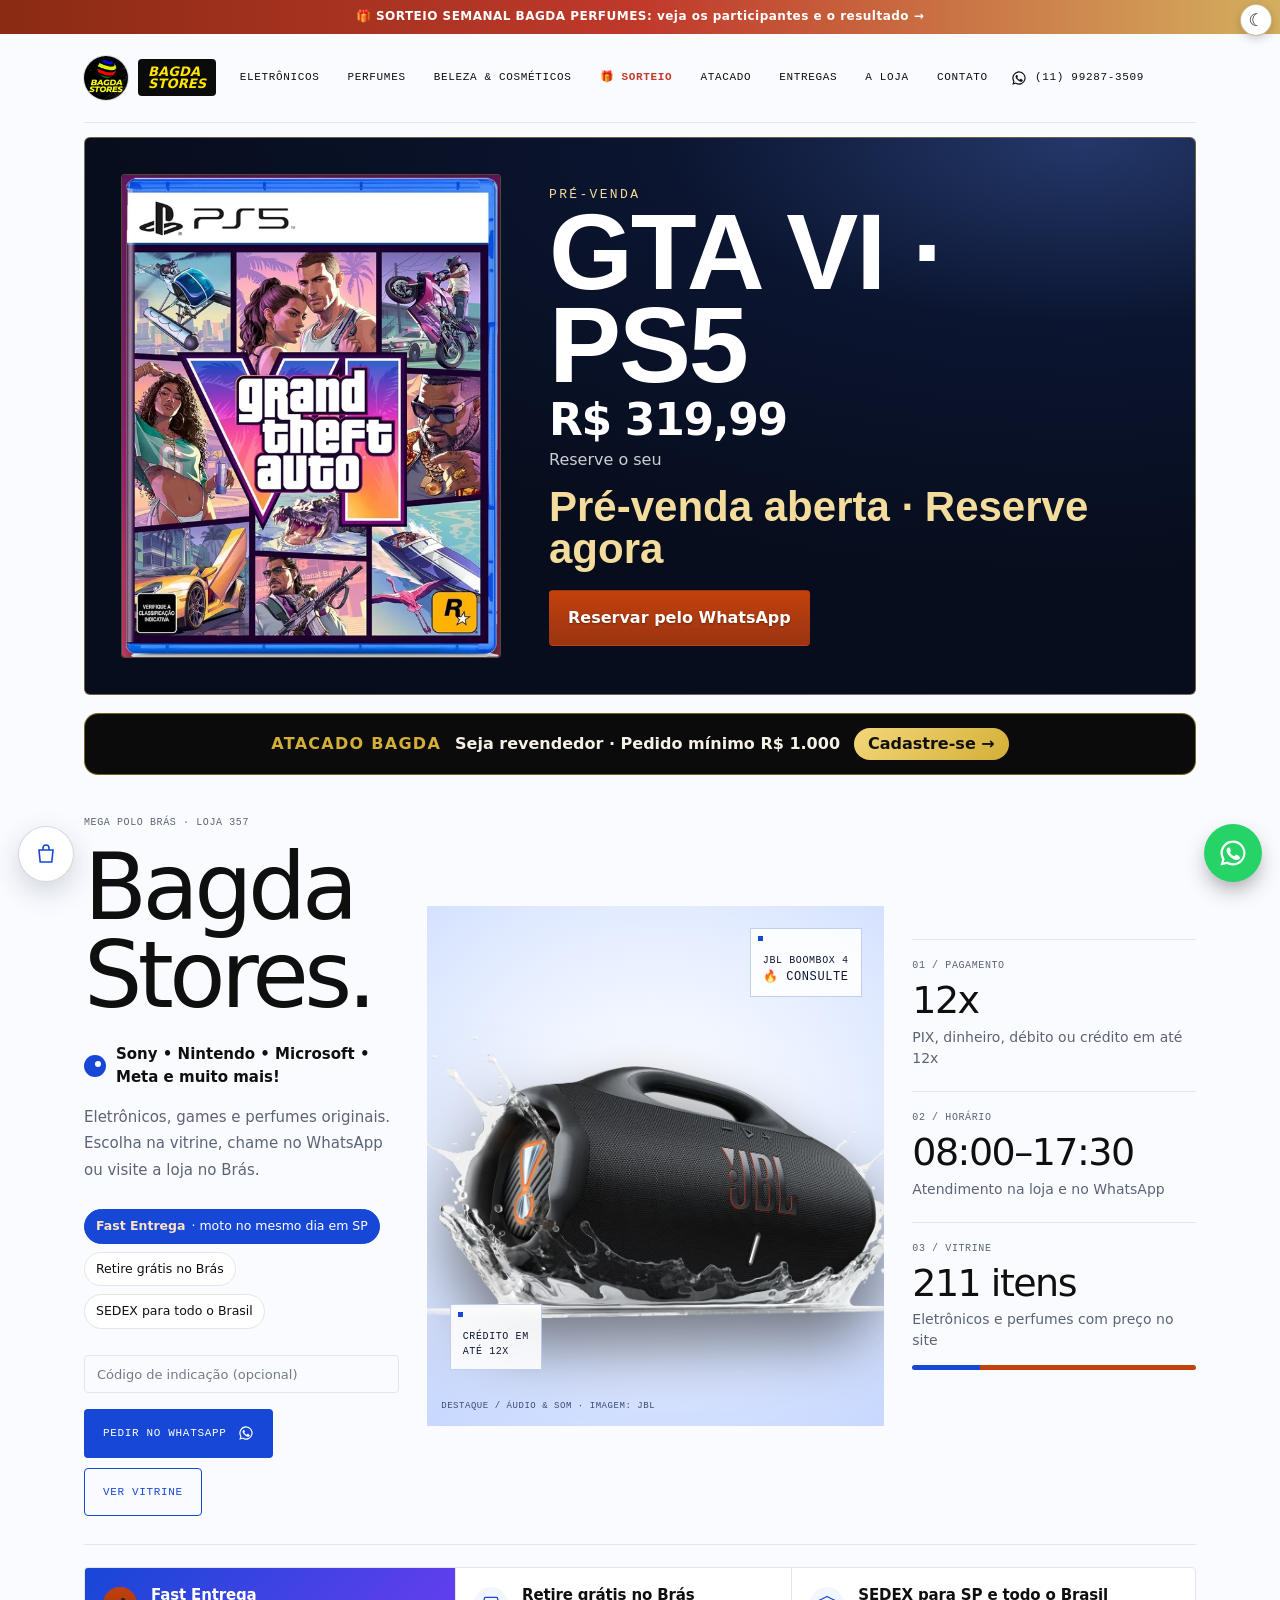
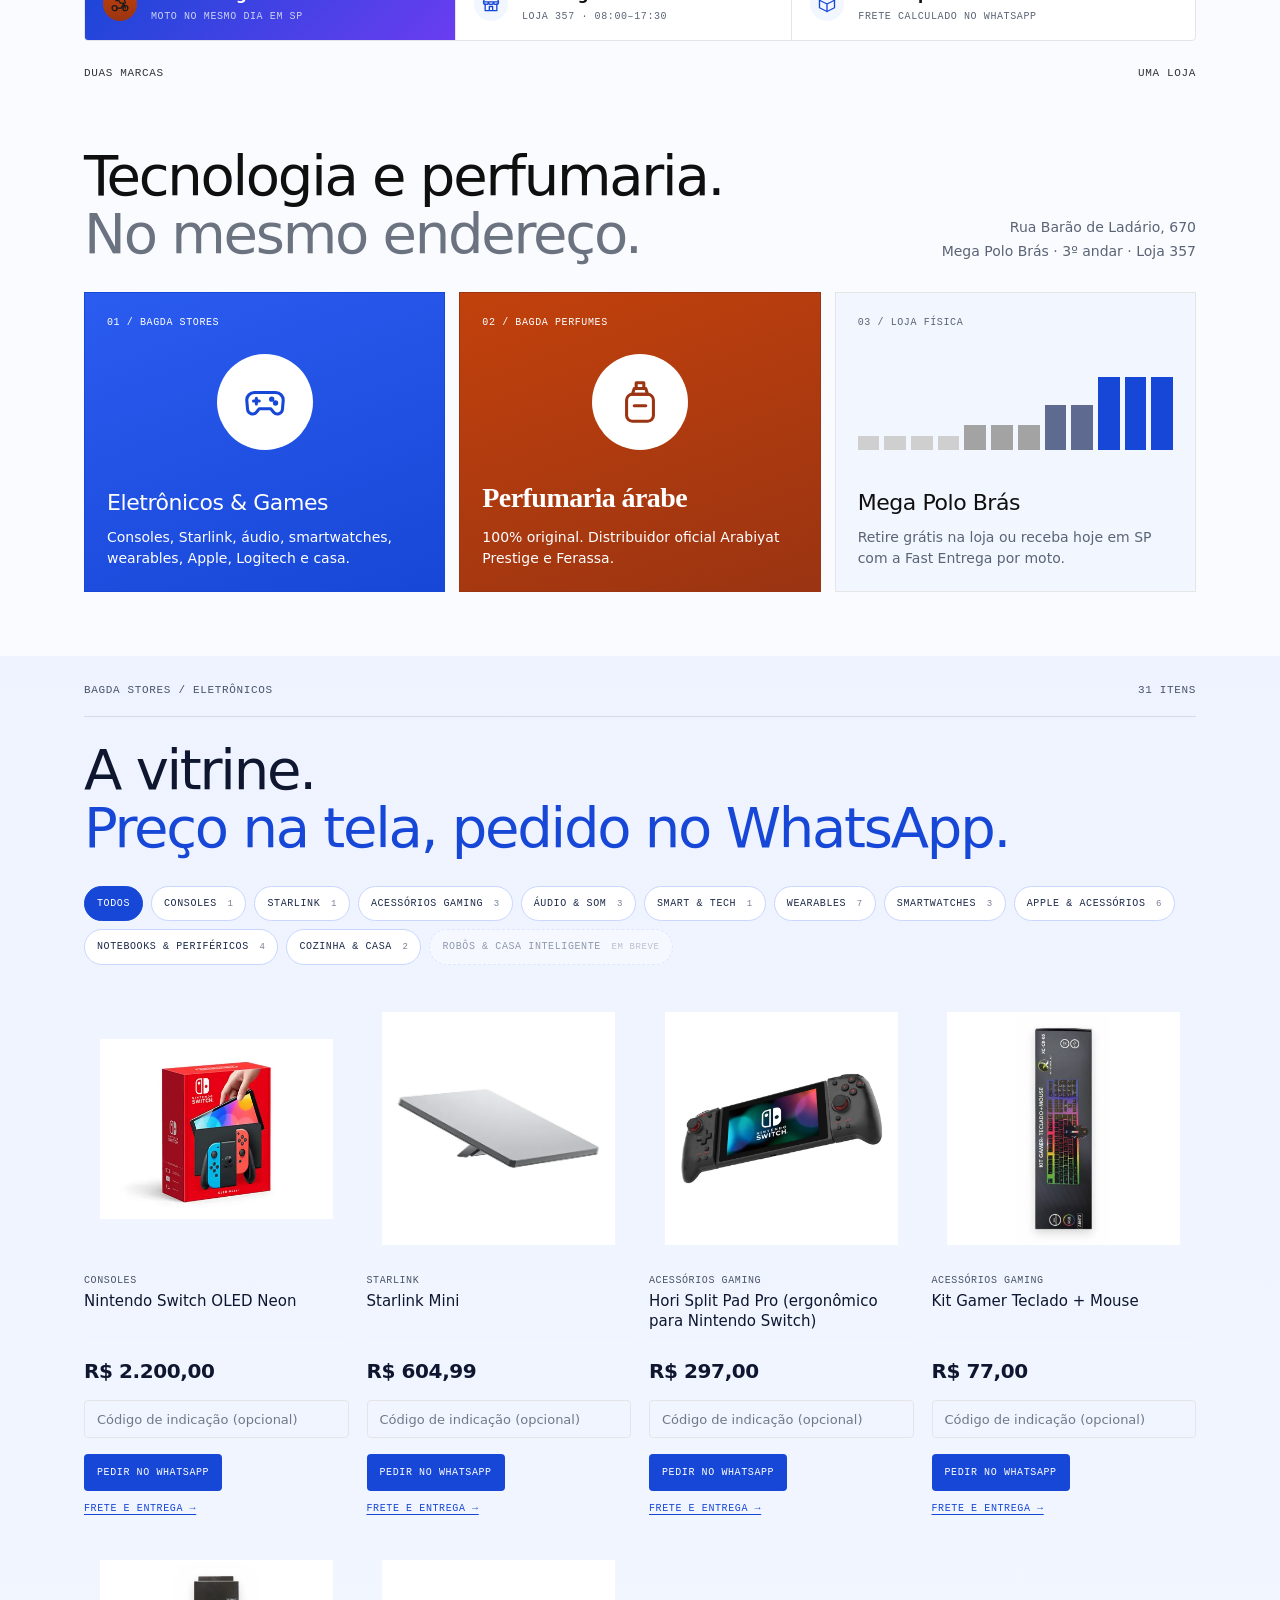
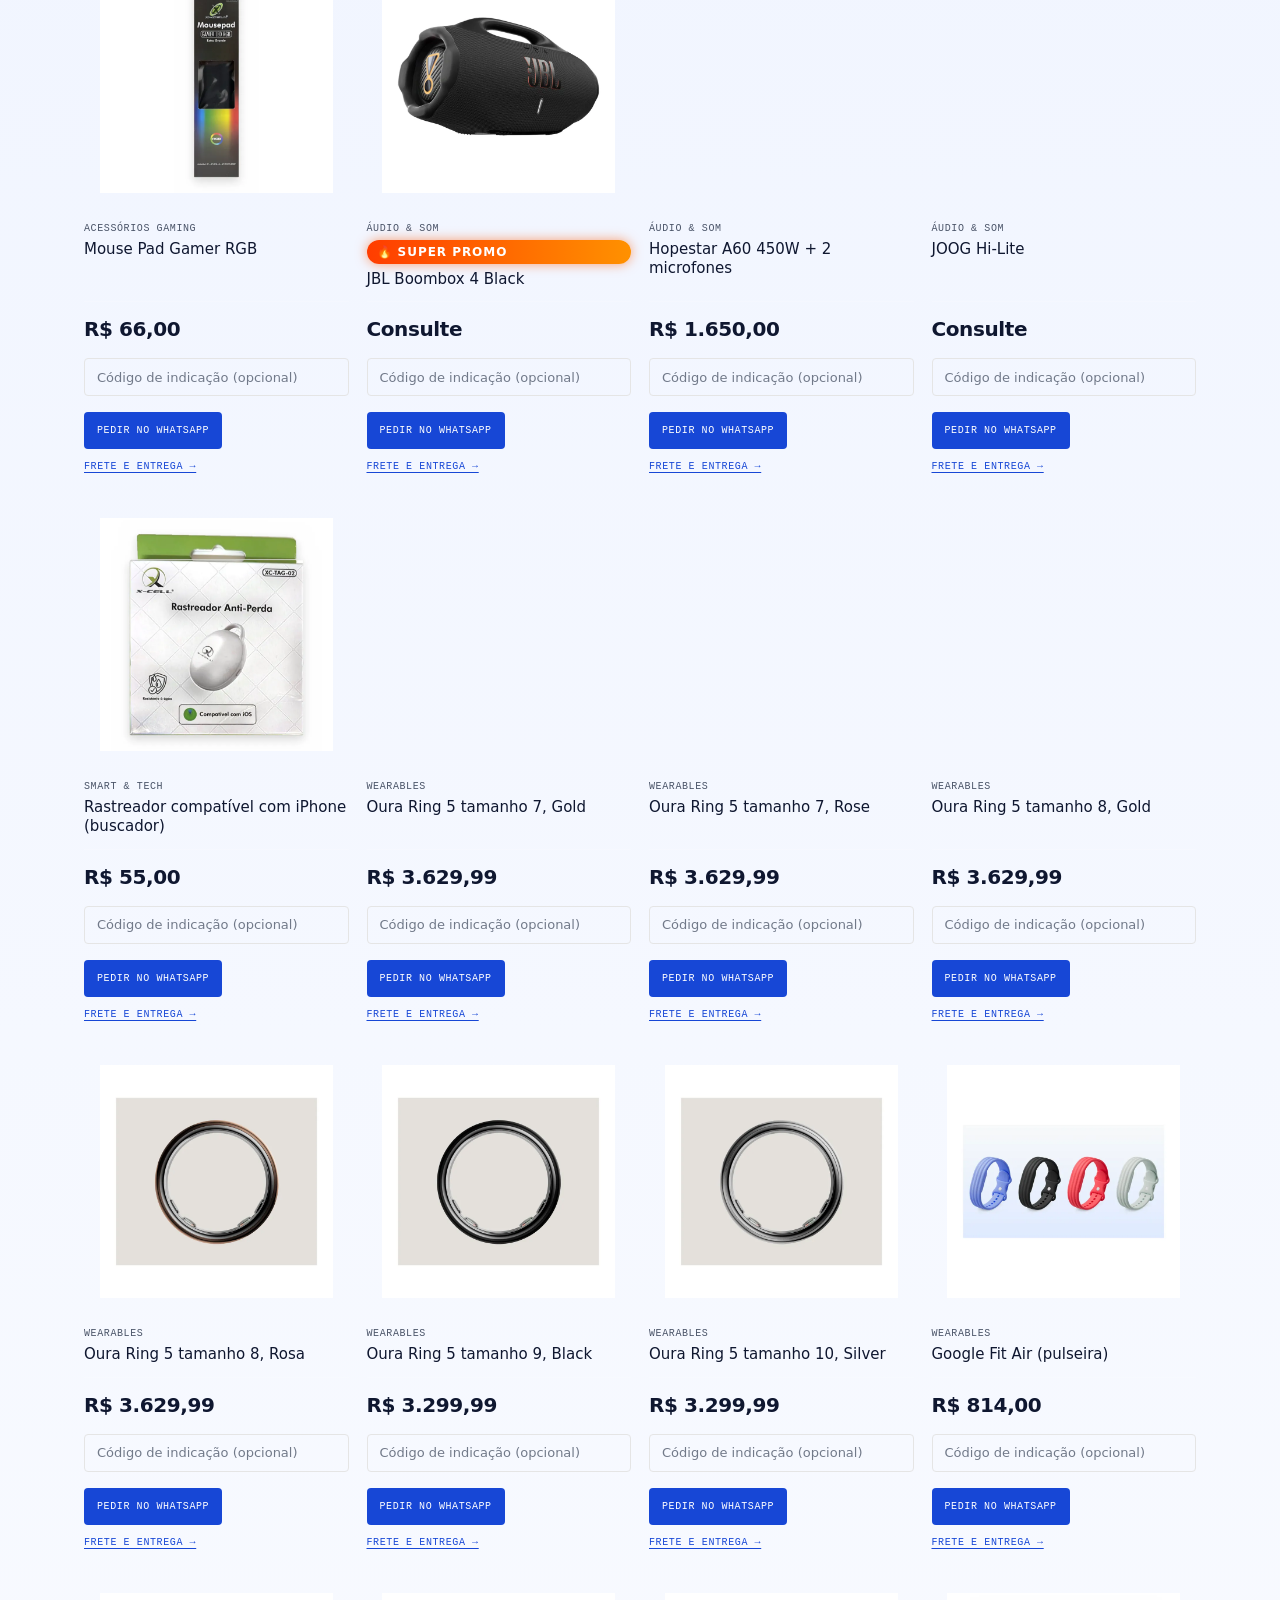
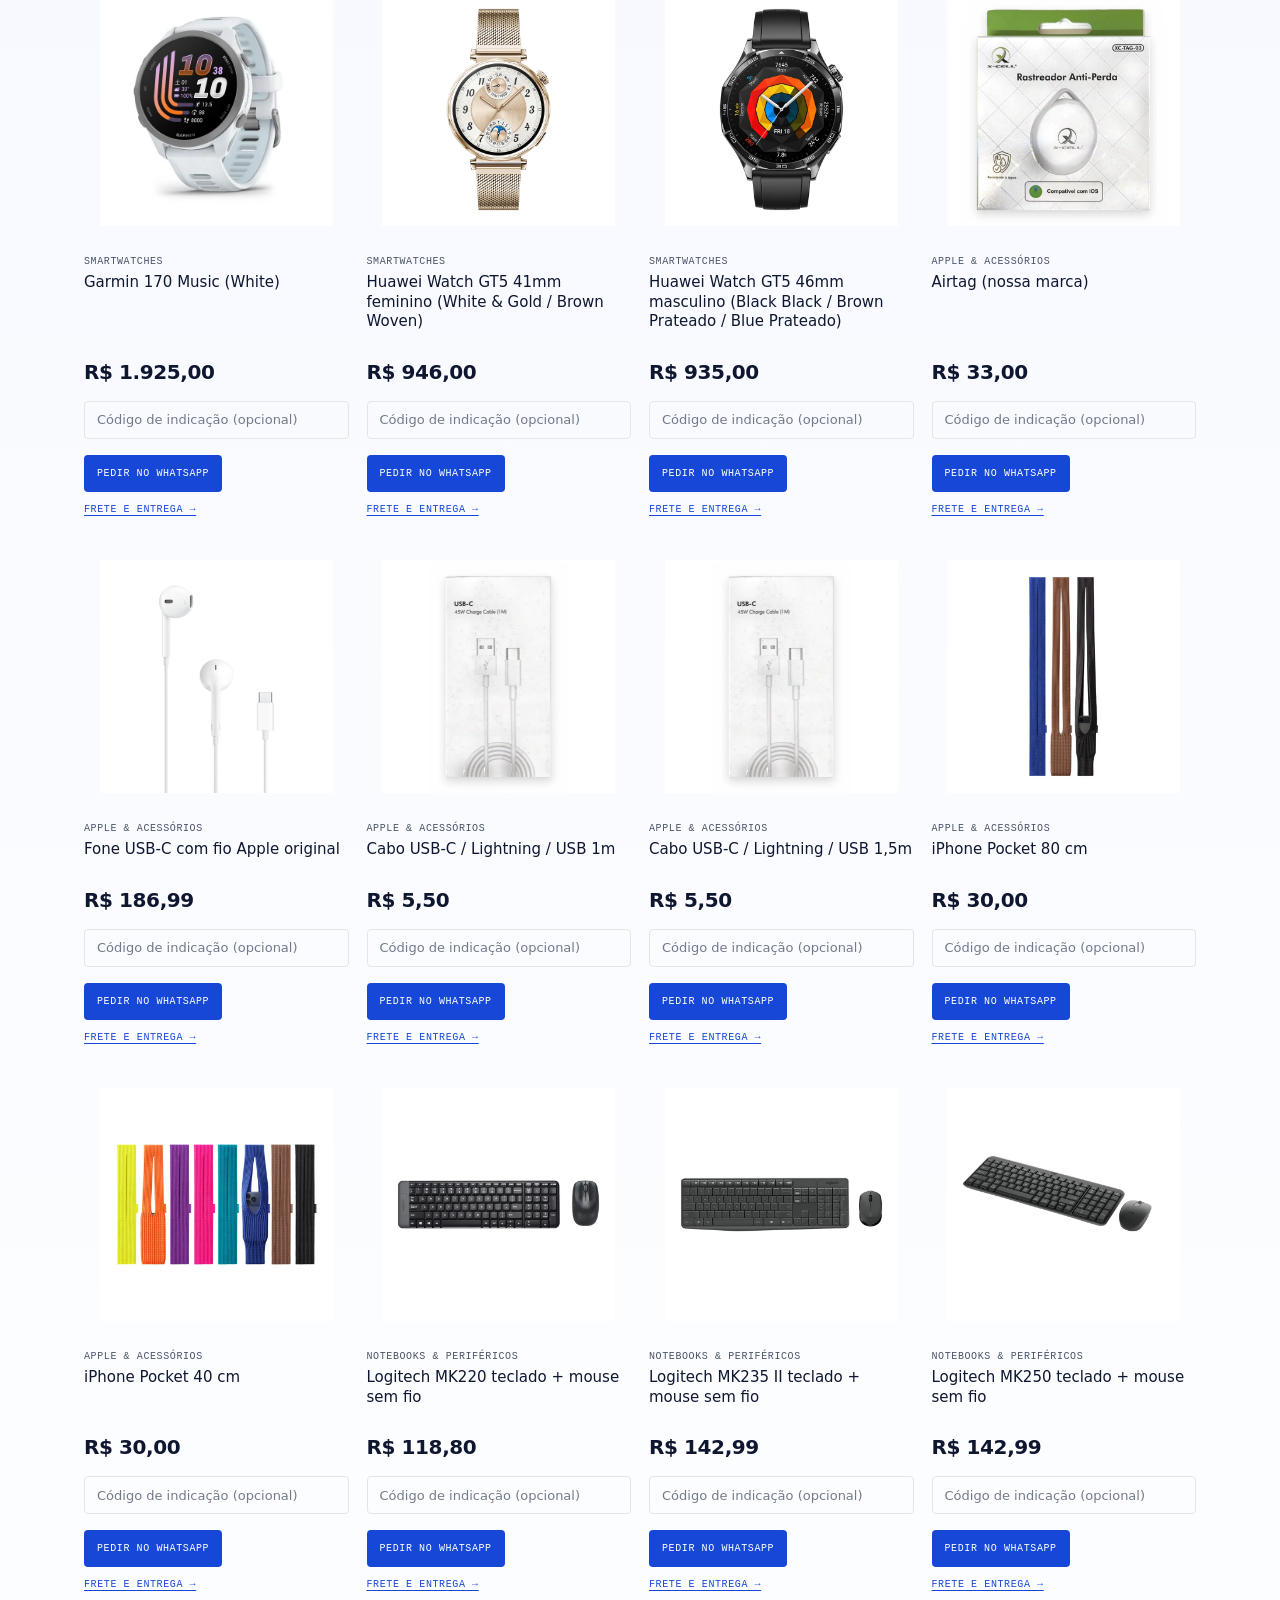
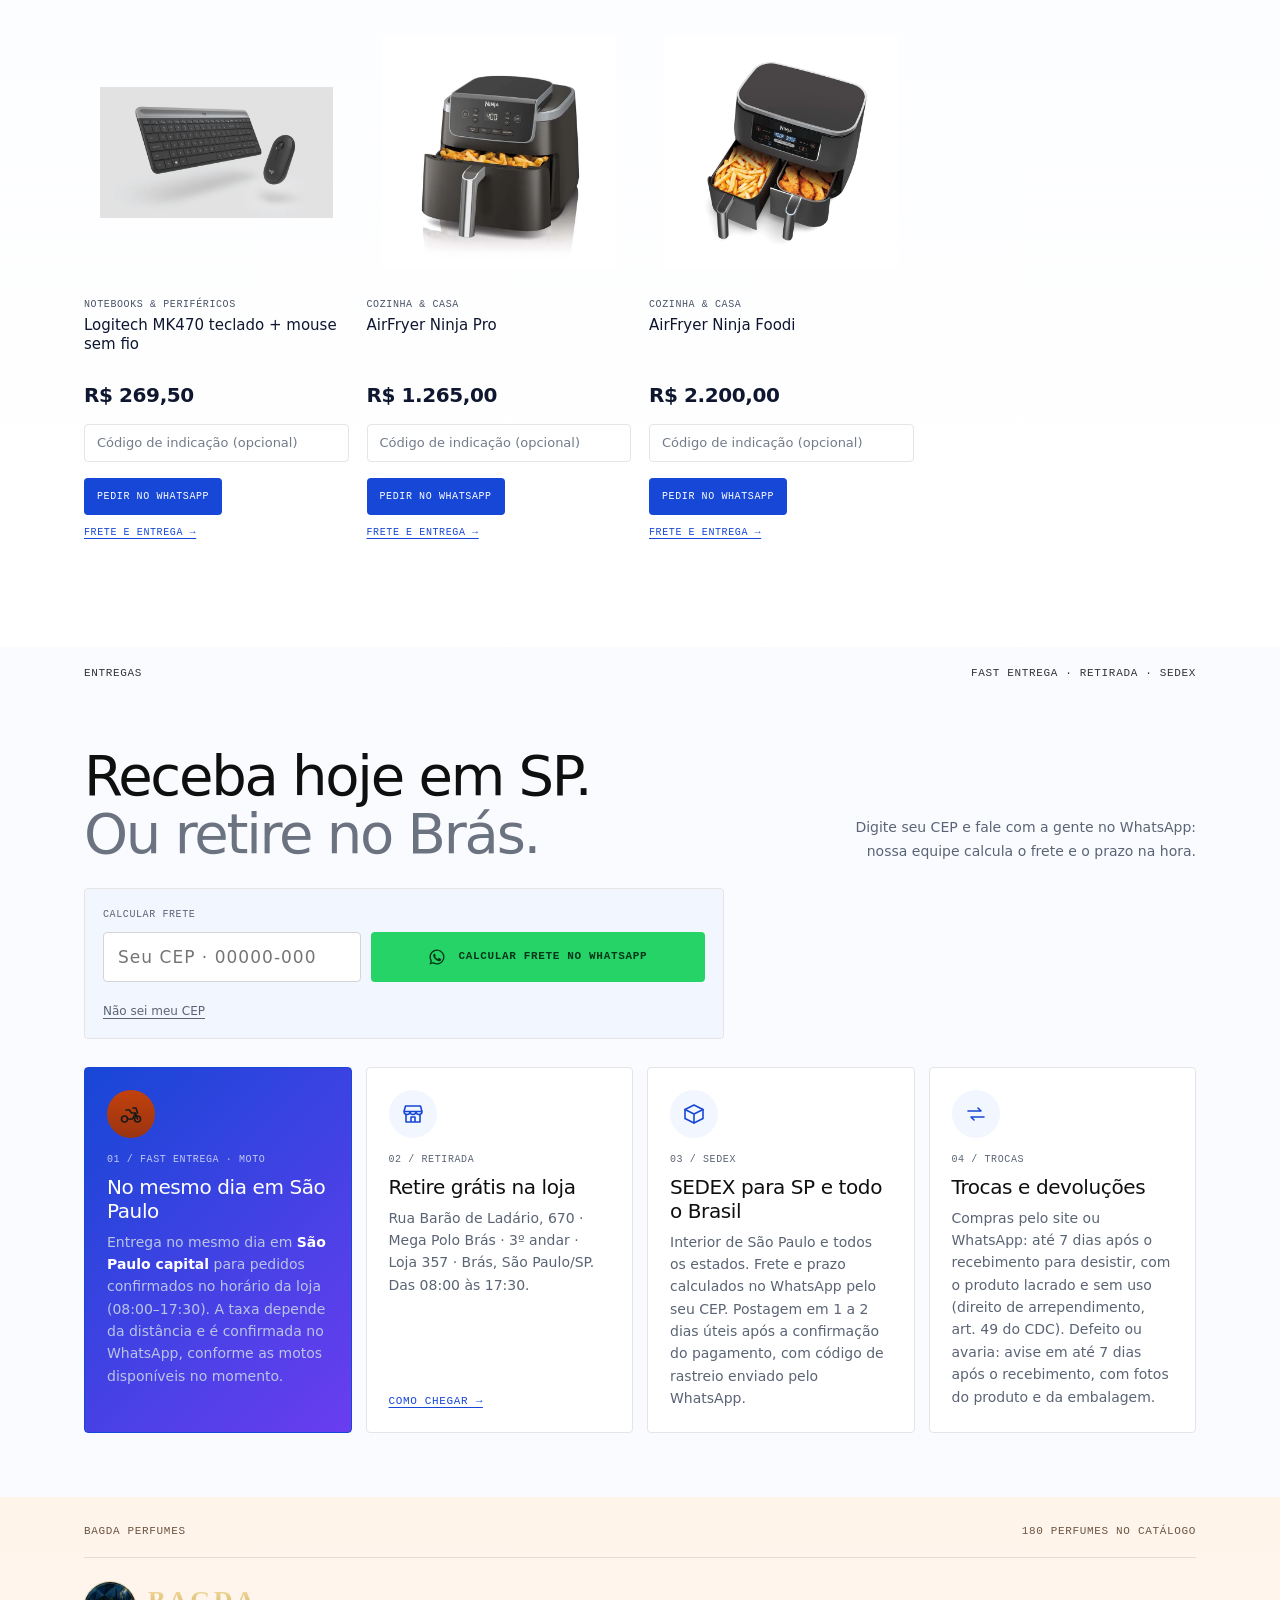
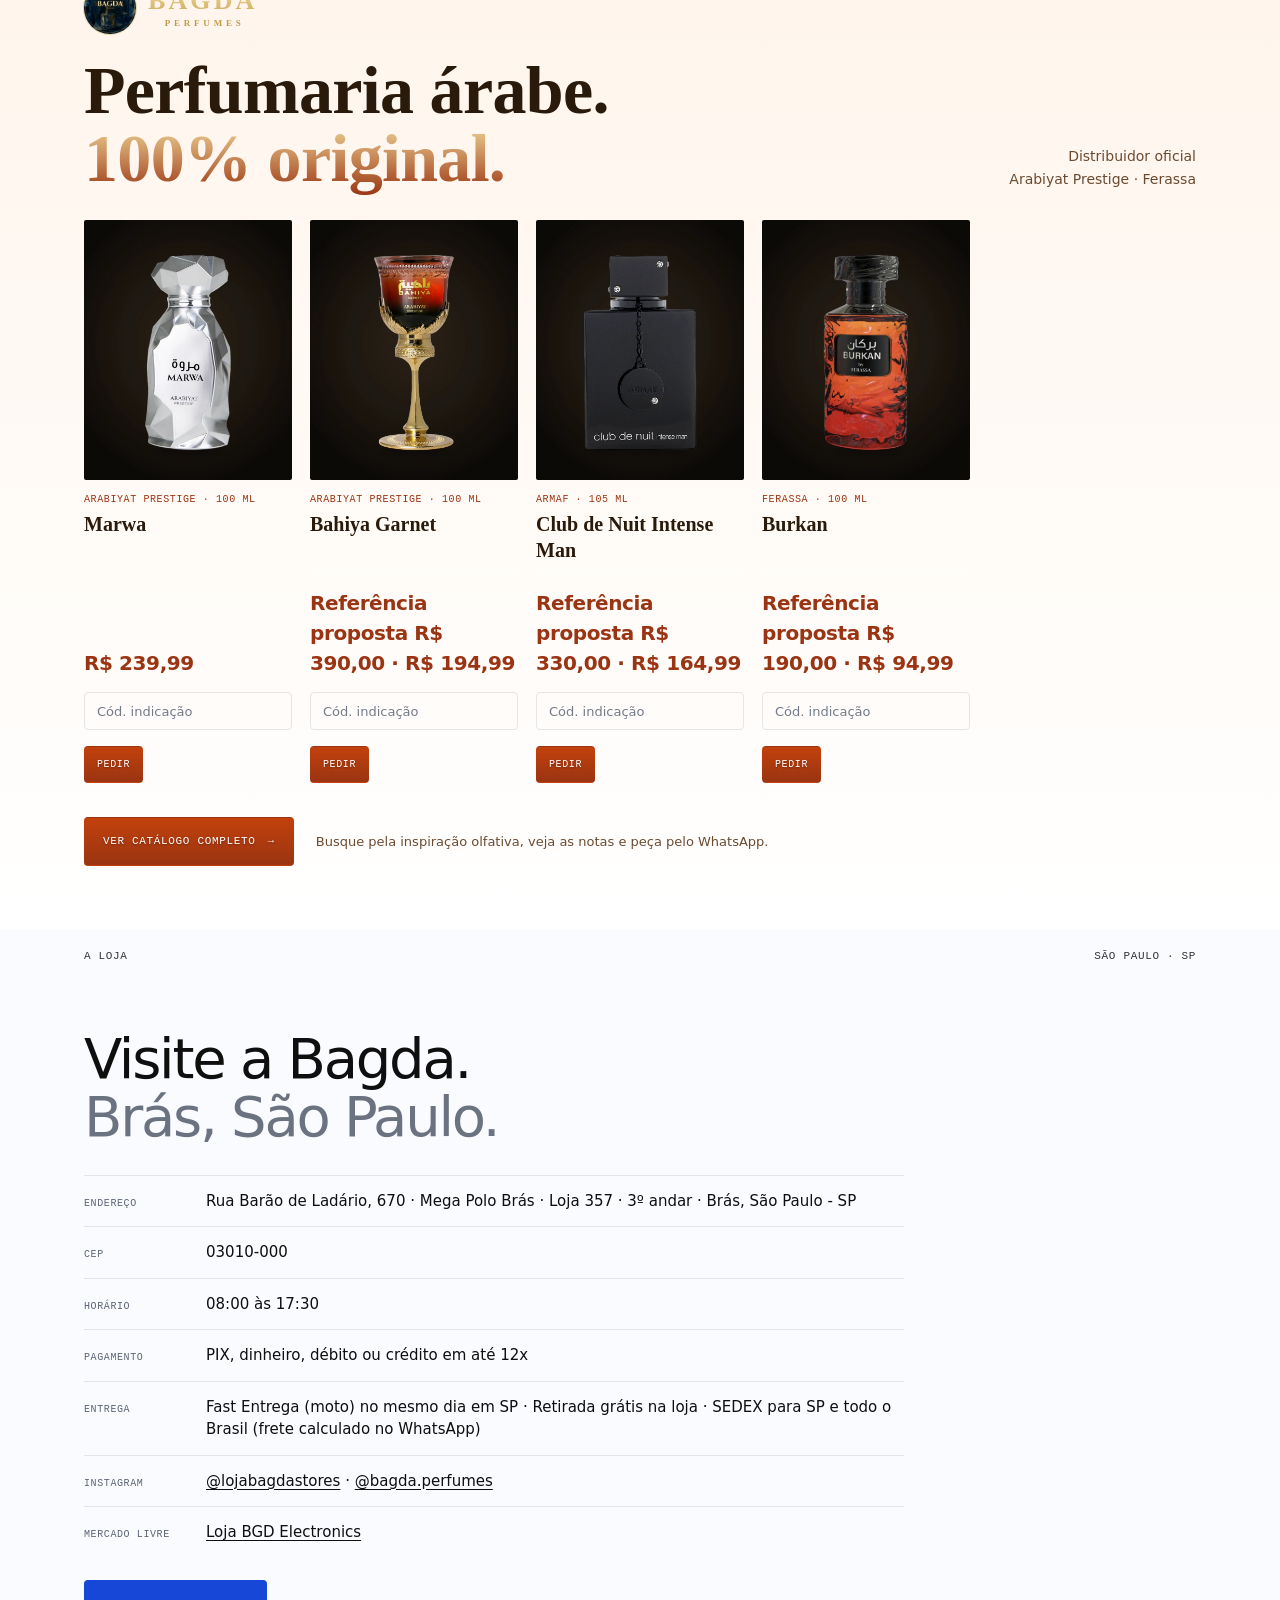
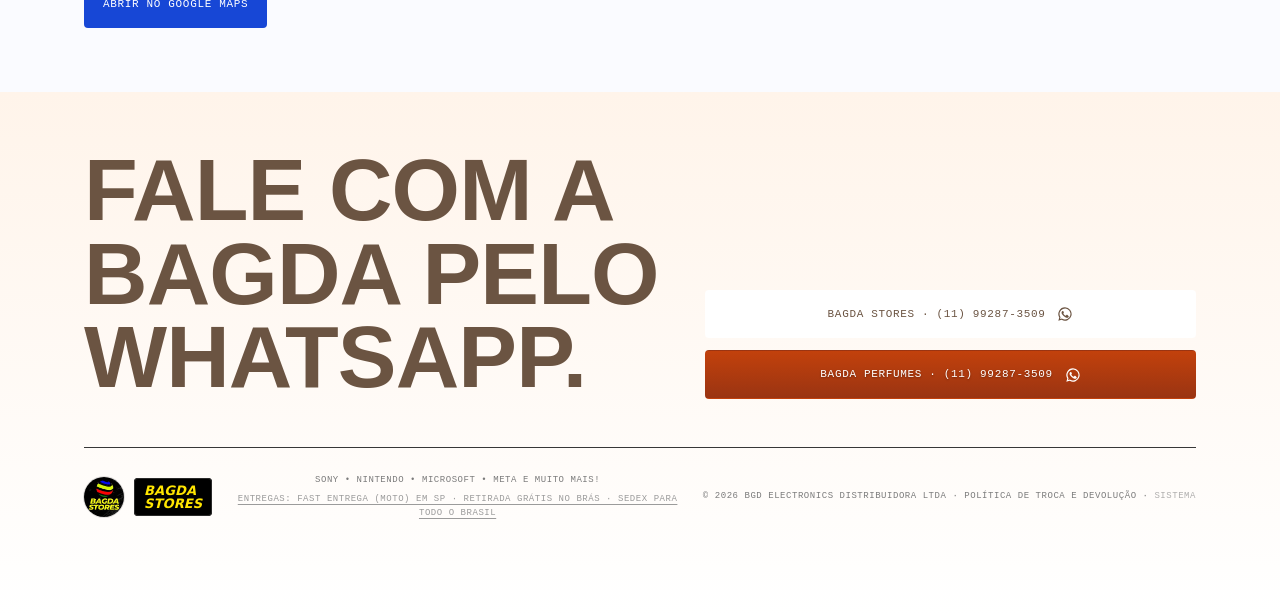
==== commit 0fb4757d: "Publish site from private source" ====
--- a/index.html
+++ b/index.html
@@ -256,11 +256,11 @@
 
   <script src="config.js"></script>
   <script src="data.js?v=20261114d"></script>
-  <script src="perfumes/assets/data.js?v=20261114b" defer></script>
+  <script src="perfumes/assets/data.js?v=20261116d" defer></script>
   <script src="frete.js?v=20261019p1" defer></script>
   <script src="vendor/qrcode-generator-2.0.4.js?v=20261019p1" defer></script>
   <script src="cart.js?v=20261104r1" defer></script>
-  <script src="main.js?v=20261114f" defer></script>
+  <script src="main.js?v=20261116d" defer></script>
   <script src="/ref.js?v=20261104r1" defer></script>
 <!-- LD:BEGIN -->
 <script type="application/ld+json">{"@context":"https://schema.org","@type":"Store","name":"BAGDA STORES","url":"https://bgdstores.com/","image":"https://bgdstores.com/img/brand/bagda-stores.jpg","telephone":"+55 11 99287-3509","address":{"@type":"PostalAddress","streetAddress":"Rua Barão de Ladário, 670 — Mega Polo Brás, Loja 357, 3º andar","addressLocality":"São Paulo","addressRegion":"SP","addressCountry":"BR"},"openingHours":"Mo-Sa 08:00-17:30","sameAs":["https://www.instagram.com/bagda.perfumes/"],"contactPoint":{"@type":"ContactPoint","telephone":"+55 11 99287-3509","contactType":"sales","url":"https://wa.me/5511992873509","availableLanguage":"pt-BR"}}</script>
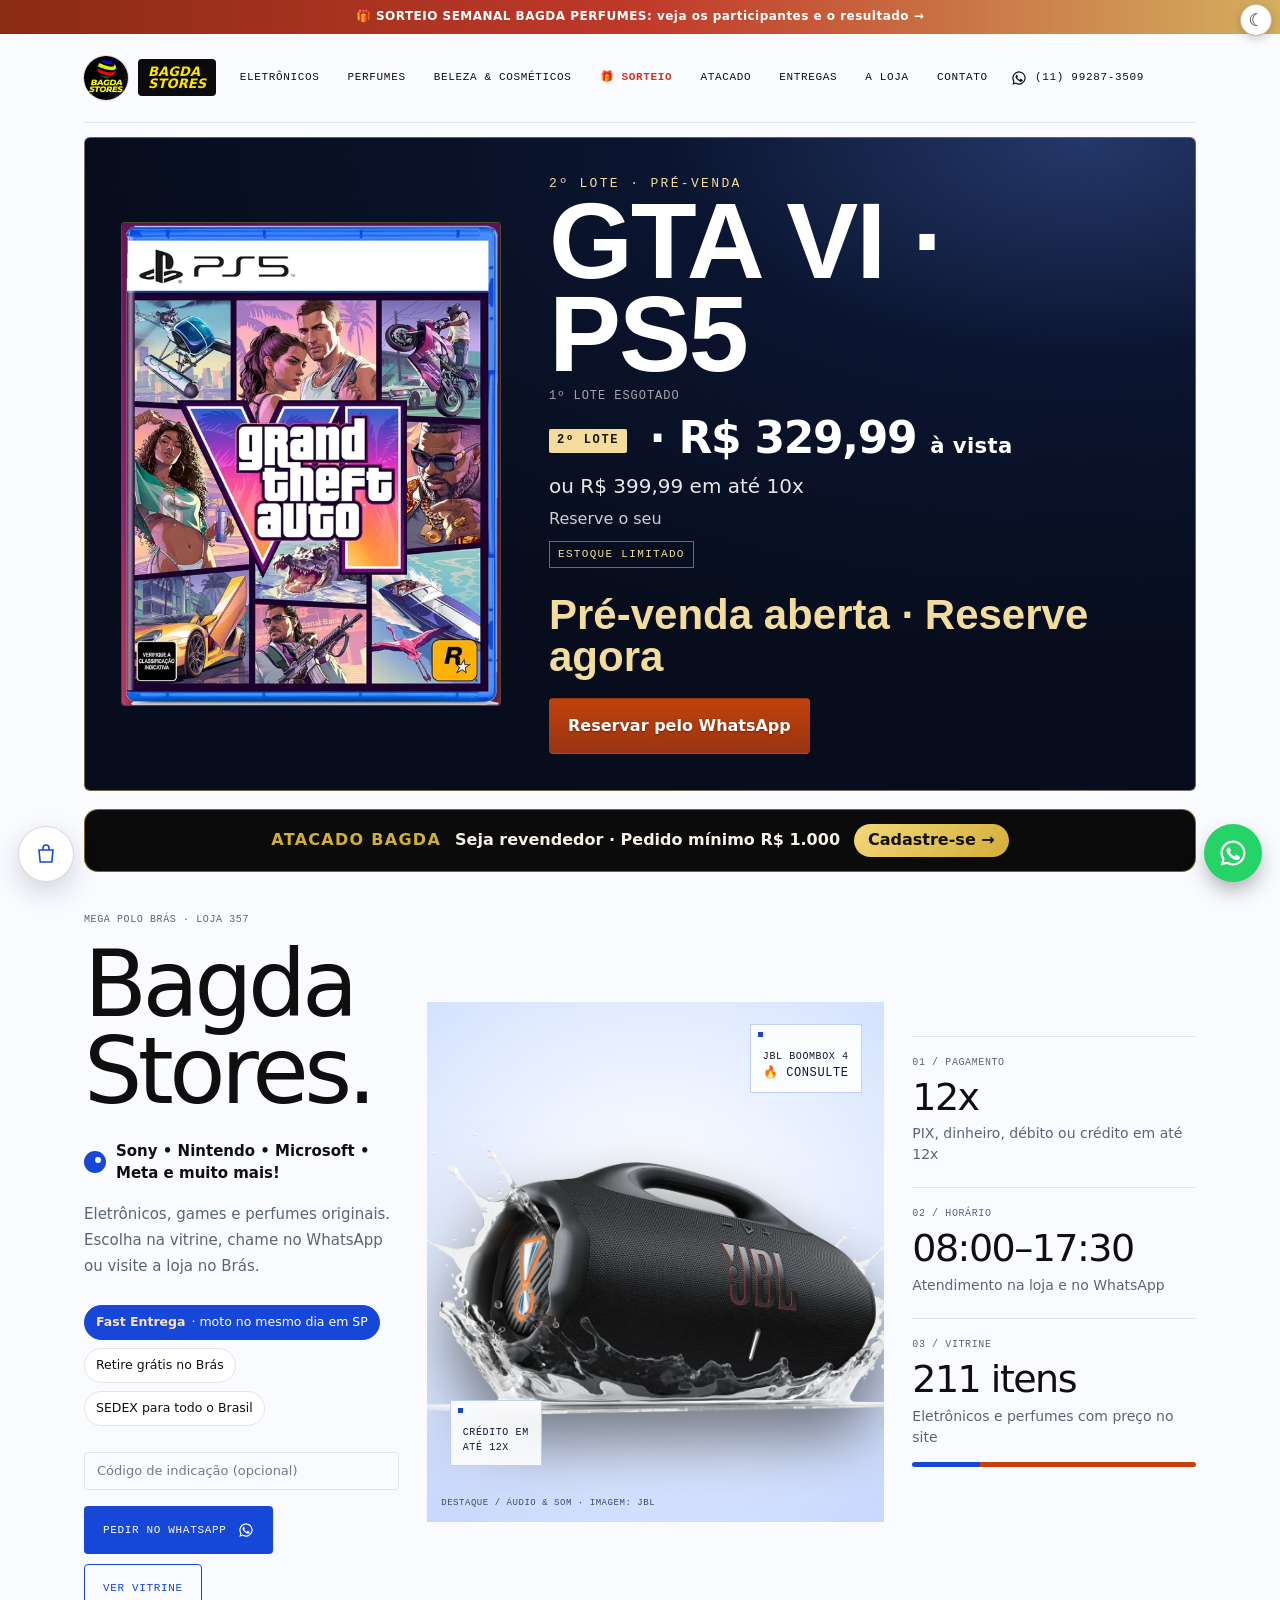
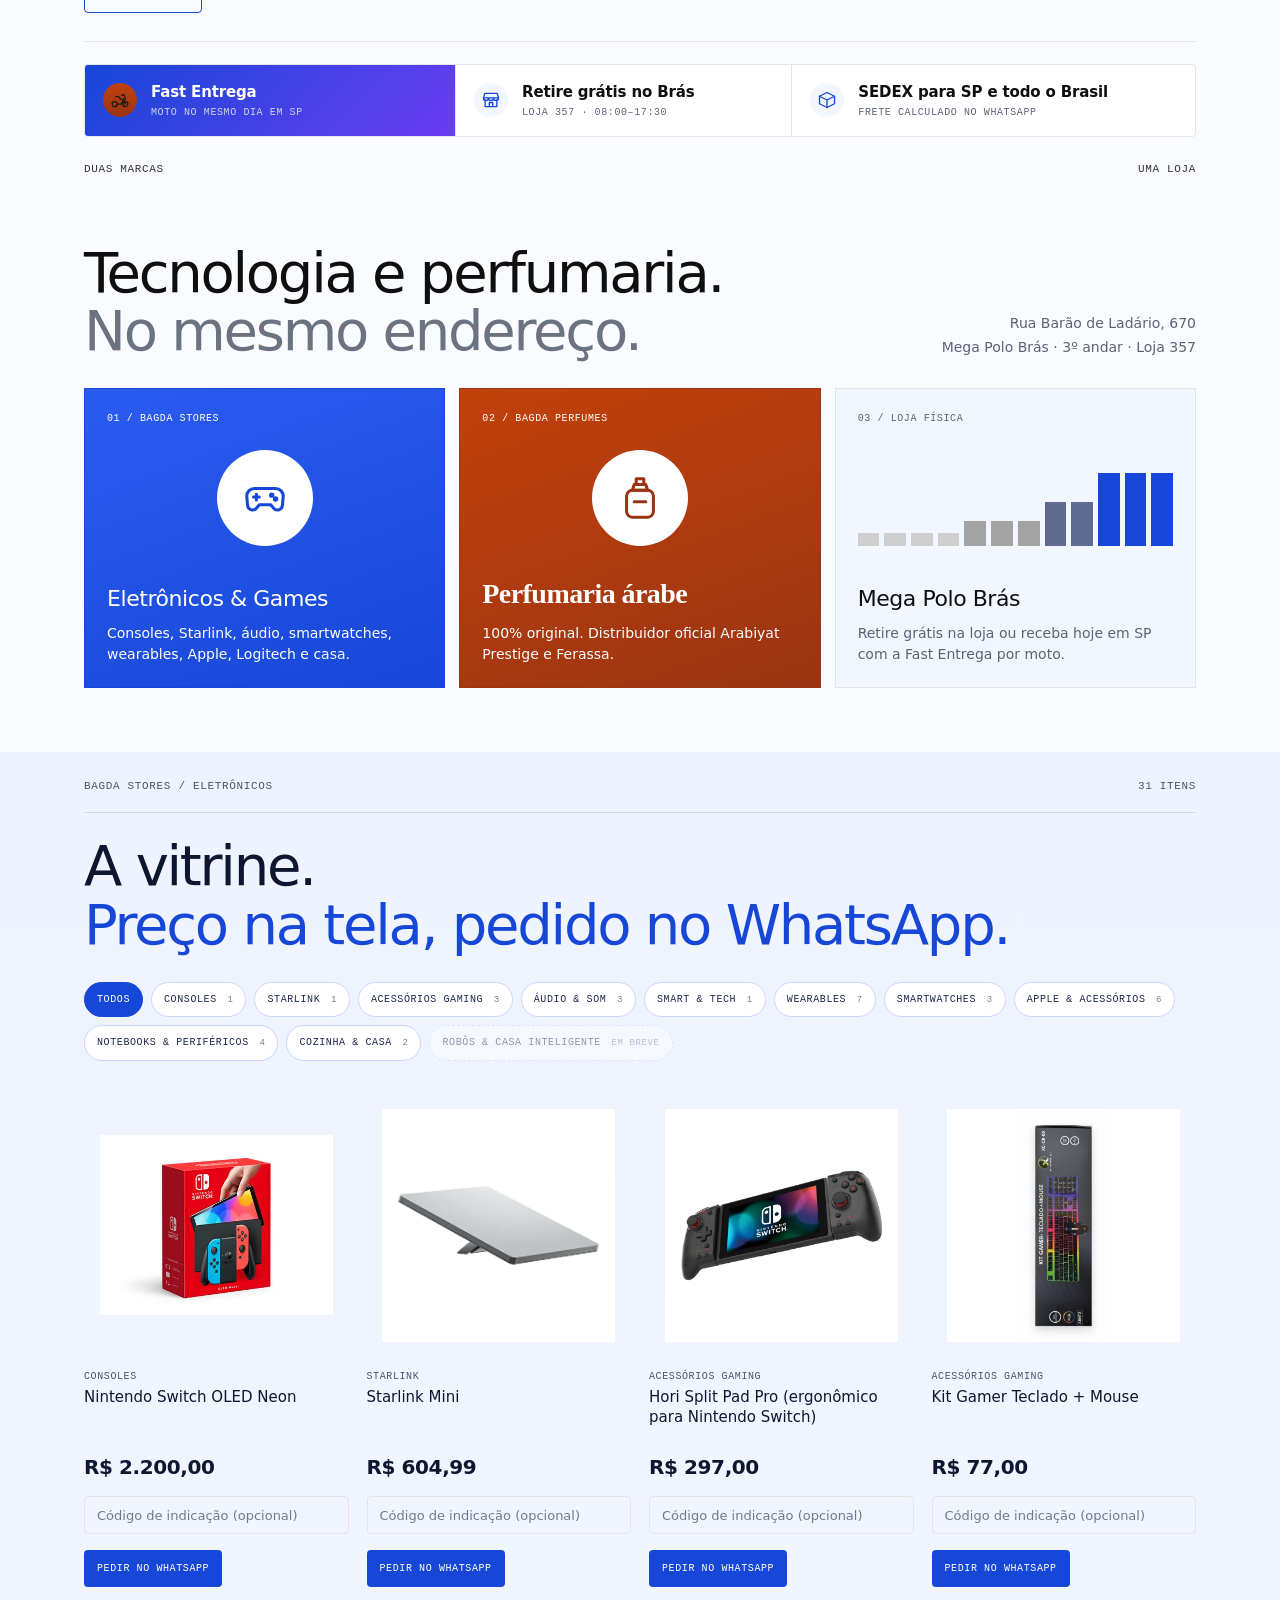
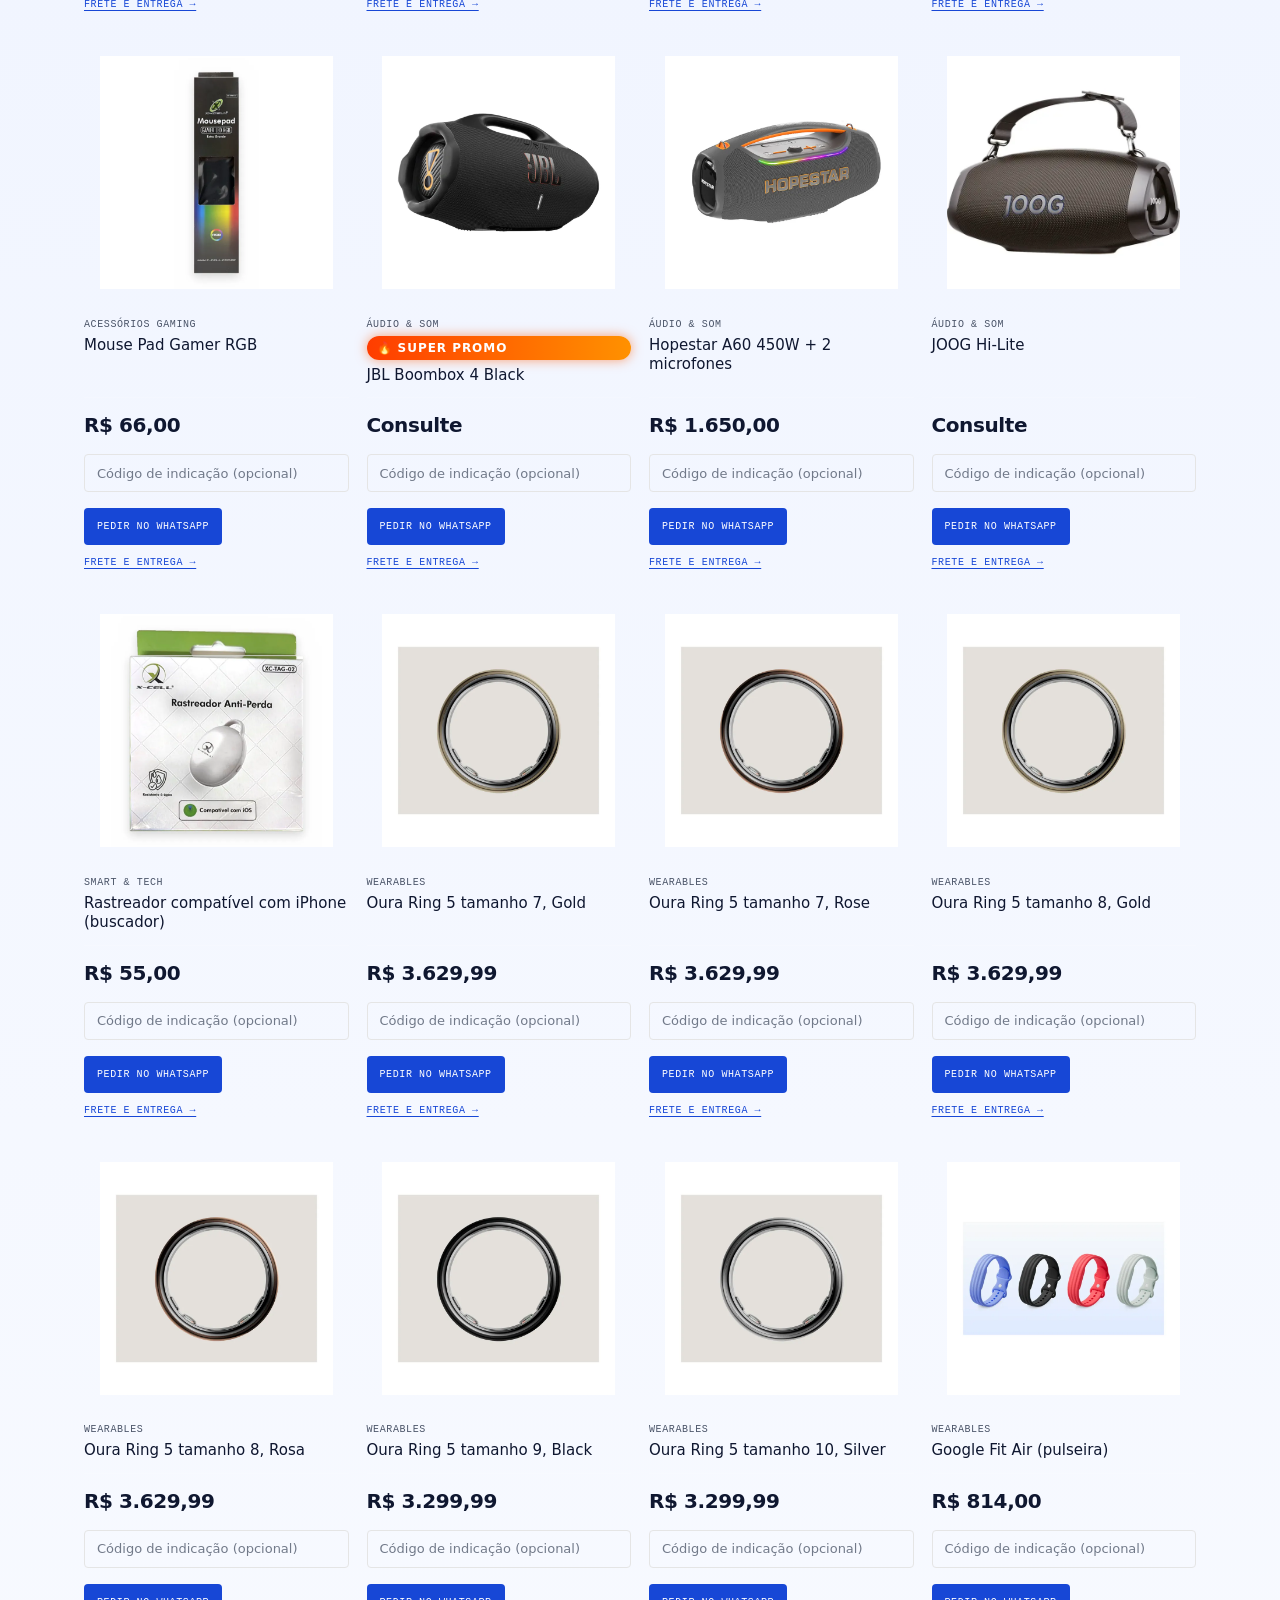
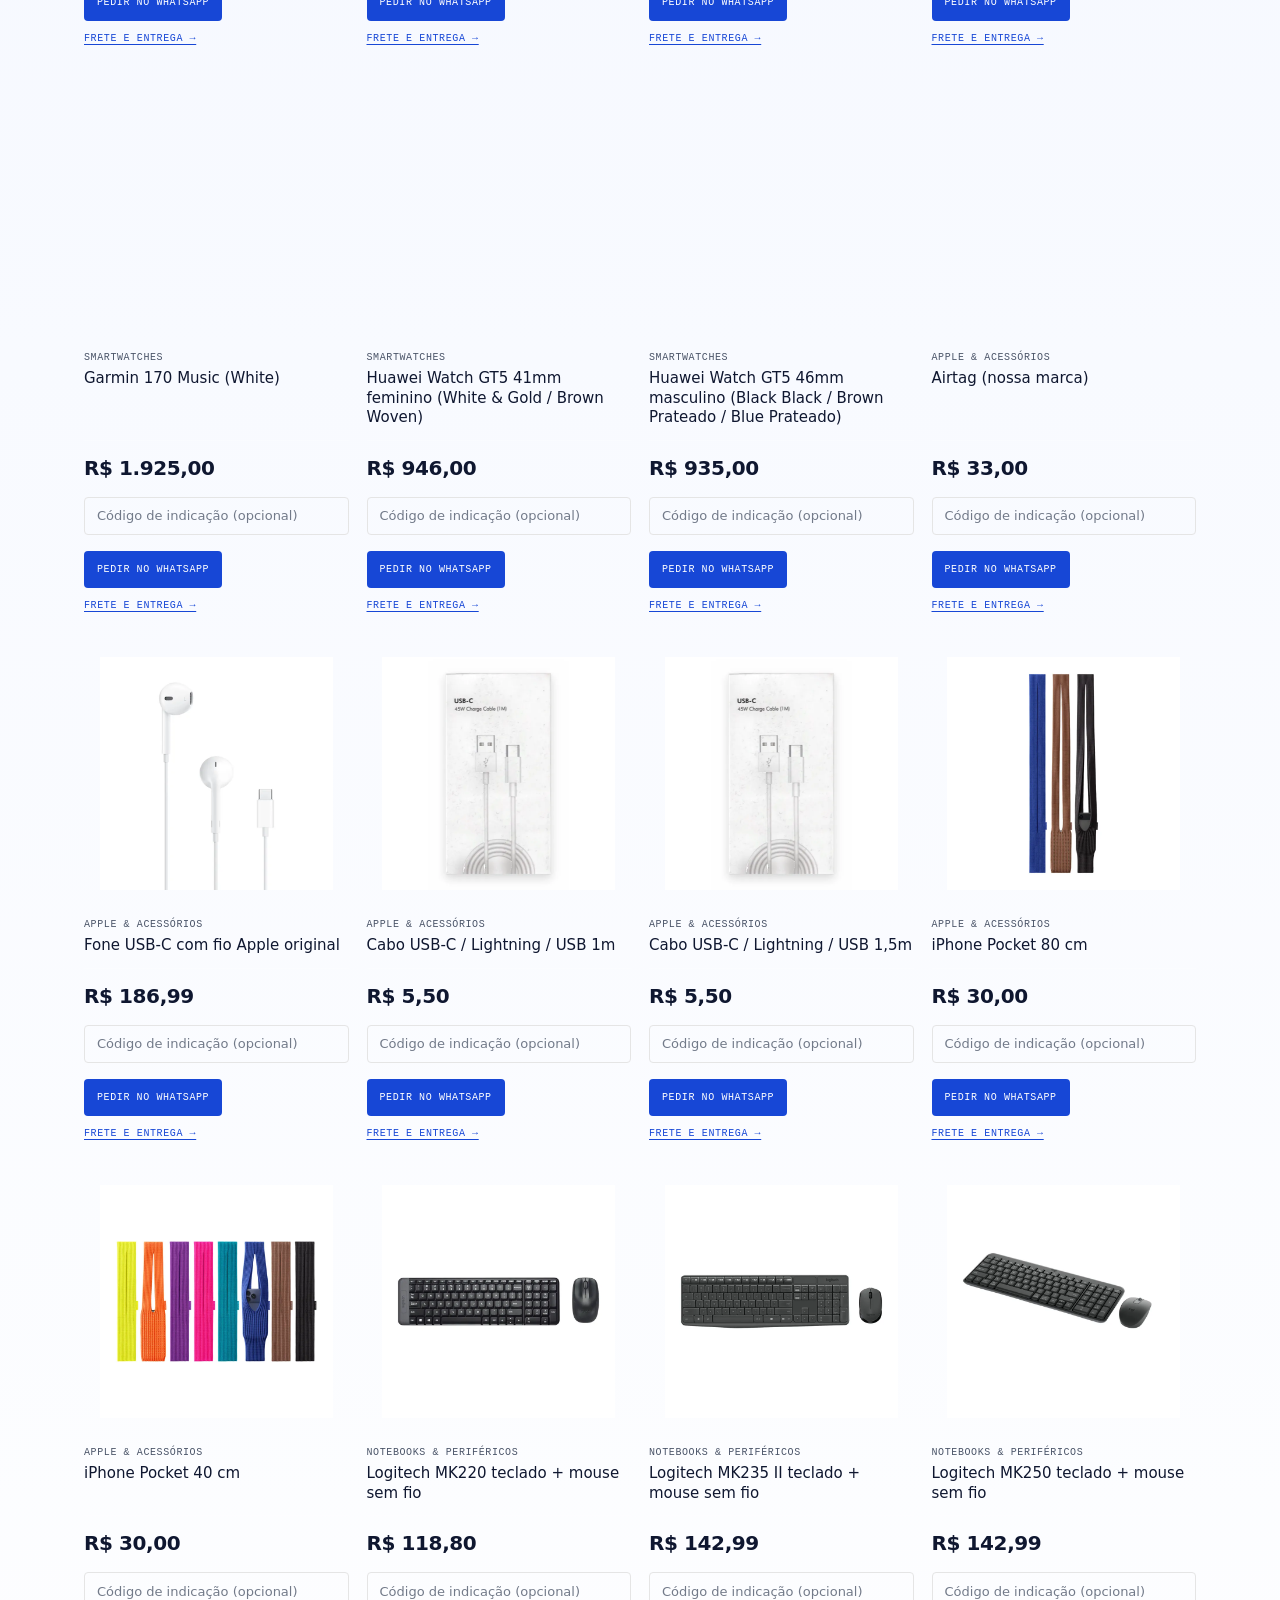
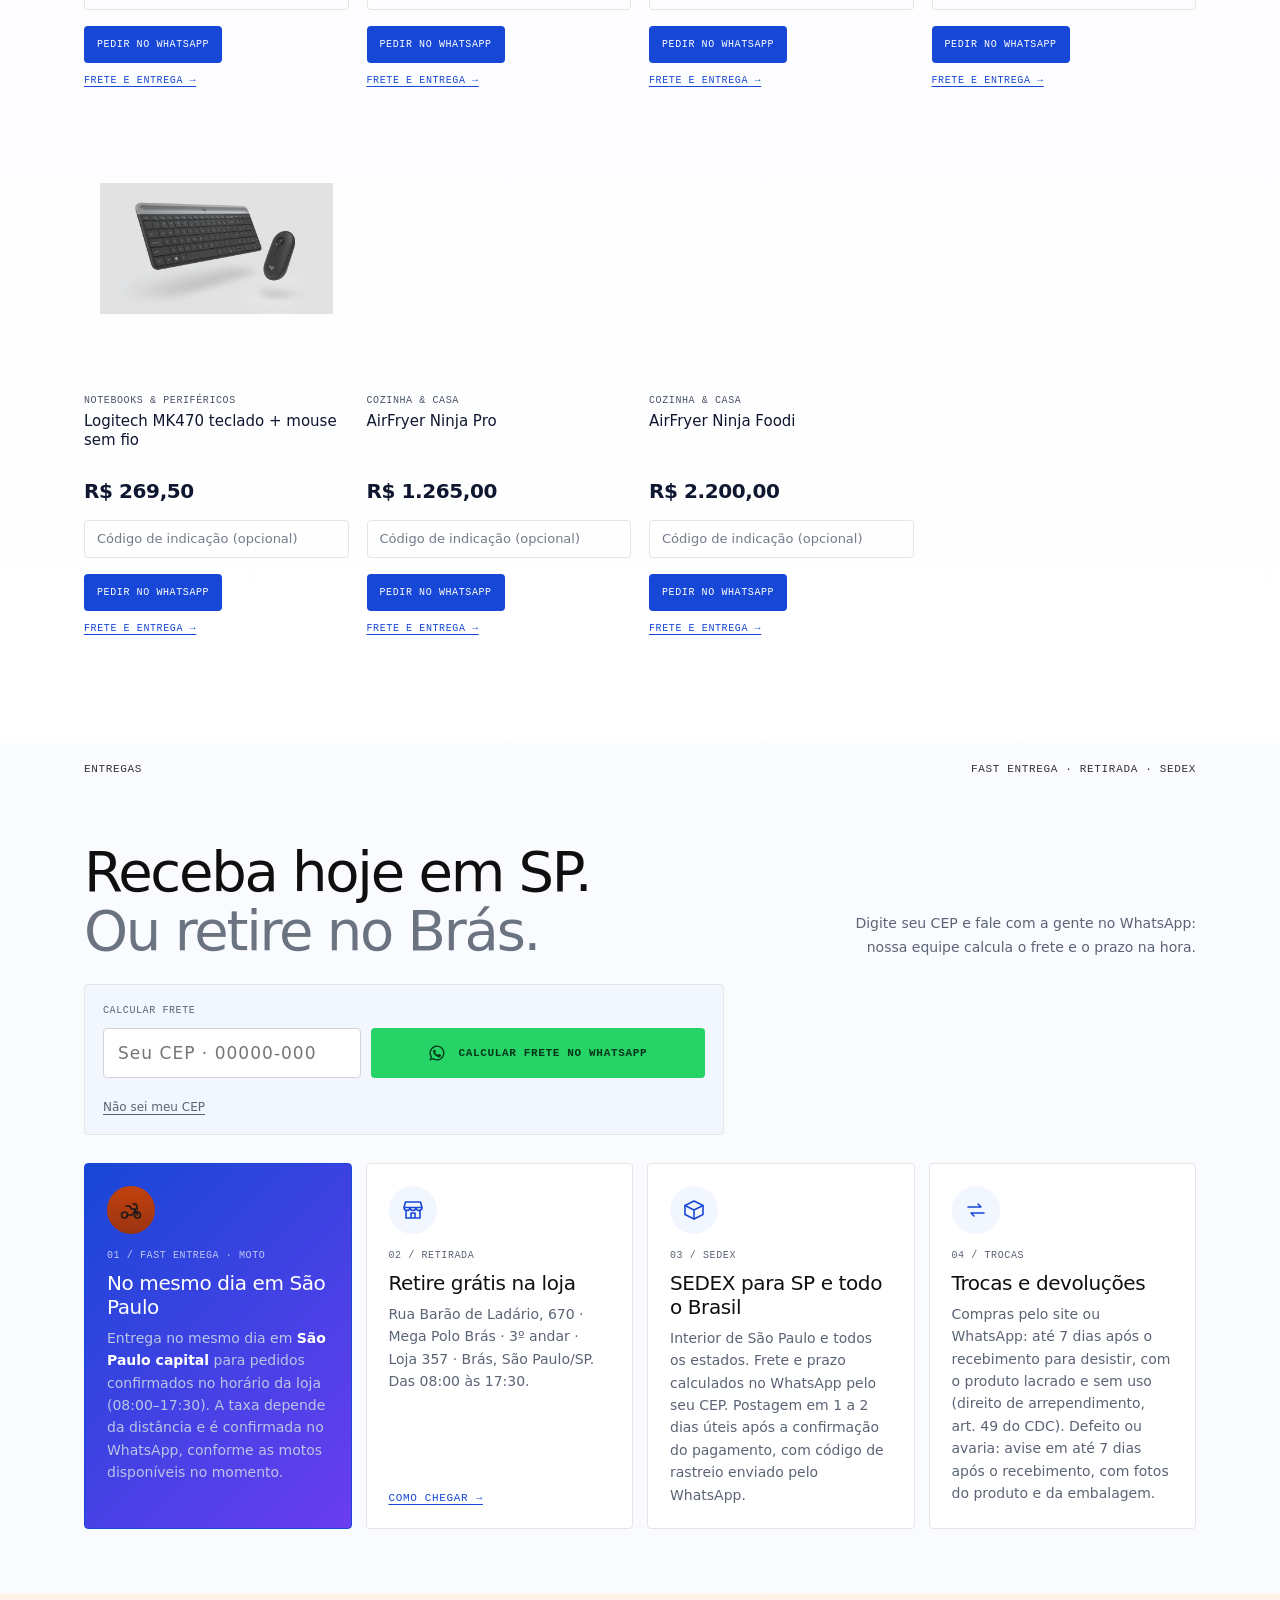
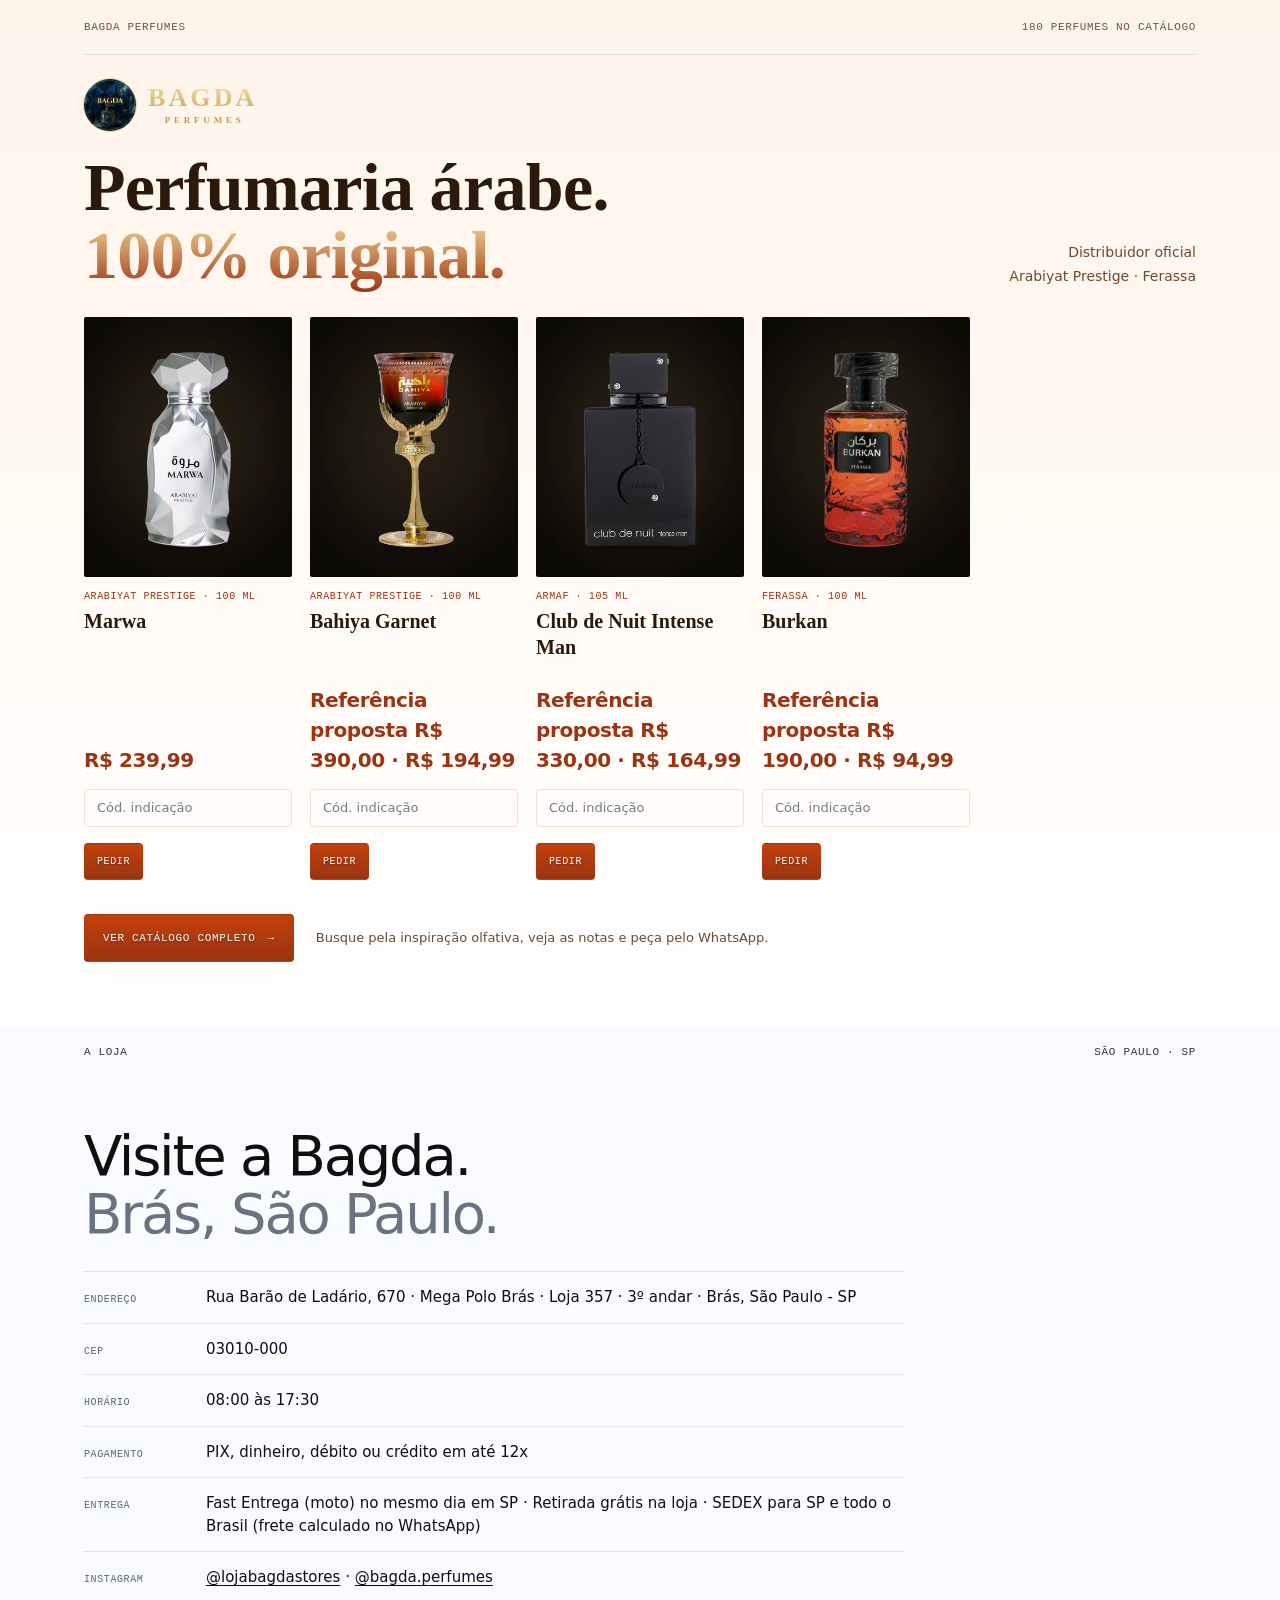
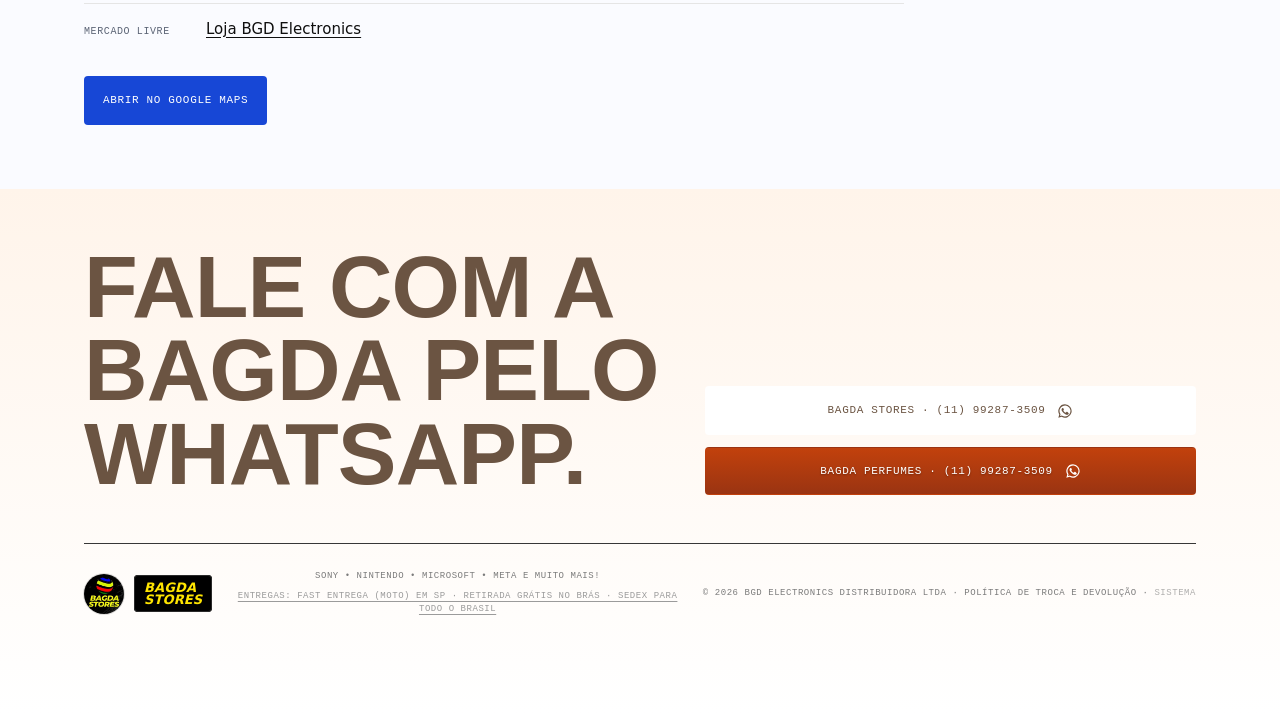
==== commit cc8ccaea: "Publish site from private source" ====
--- a/index.html
+++ b/index.html
@@ -25,7 +25,7 @@
   <link rel="preconnect" href="https://fonts.gstatic.com" crossorigin>
   <link href="https://fonts.googleapis.com/css2?family=Barlow+Condensed:wght@600;700&family=DM+Sans:opsz,wght@9..40,400;9..40,500;9..40,600;9..40,700&family=IBM+Plex+Mono:wght@400;500&family=Cormorant+Garamond:wght@500;600&display=swap" rel="stylesheet">
   <link rel="preload" as="image" href="img/hero-jbl.webp">
-  <link rel="stylesheet" href="styles.css?v=20261114g">
+  <link rel="stylesheet" href="styles.css?v=20261116e">
   <link rel="stylesheet" href="cart.css?v=20261019p1">
   <link rel="stylesheet" href="theme.css?v=cr4">
 <link rel="stylesheet" href="/dark.css?v=20261103e"><link rel="stylesheet" href="/theme-toggle.css?v=20261103f">
@@ -56,16 +56,19 @@
           <img src="img/eletronicos/gta6-ps5-capa.jpg" alt="GTA VI para PS5" width="640" height="800">
         </picture>
         <div class="gta-hero-copy">
-          <p class="gta-kicker mono">PRÉ-VENDA</p>
+          <p class="gta-kicker mono">2º lote · Pré-venda</p>
           <h2>GTA VI · PS5</h2>
-          <p class="gta-price">R$ 319,99</p>
+          <p class="gta-sold mono">1º lote esgotado</p>
+          <p class="gta-price"><span class="gta-lote">2º LOTE</span> · R$ 329,99 <span class="gta-avista">à vista</span></p>
+          <p class="gta-install">ou R$ 399,99 em até 10x</p>
           <p class="gta-sub">Reserve o seu</p>
+          <p class="gta-tag mono">Estoque limitado</p>
           <div id="gta-count" class="gta-count" hidden>
             <p class="gta-count-label mono" id="gta-count-label">Contagem regressiva</p>
             <div class="gta-digits" id="gta-digits"></div>
             <p class="gta-open" id="gta-open" hidden>Pré-venda aberta · Reserve agora</p>
           </div>
-          <a class="btn btn-gold" id="gta-wa" target="_blank" rel="noopener" href="https://wa.me/5511992873509?text=Ol%C3%A1!%20Quero%20reservar%20o%20GTA%20VI%20(PS5)%20na%20pr%C3%A9-venda%20por%20R%24%20319%2C99.">Reservar pelo WhatsApp</a>
+          <a class="btn btn-gold" id="gta-wa" target="_blank" rel="noopener" href="https://wa.me/5511992873509?text=Ol%C3%A1!%20Quero%20reservar%20o%20GTA%20VI%20(PS5)%20no%202%C2%BA%20lote%20da%20pr%C3%A9-venda%20por%20R%24%20329%2C99.">Reservar pelo WhatsApp</a>
         </div>
       </div>
     </section>
@@ -260,7 +263,7 @@
   <script src="frete.js?v=20261019p1" defer></script>
   <script src="vendor/qrcode-generator-2.0.4.js?v=20261019p1" defer></script>
   <script src="cart.js?v=20261104r1" defer></script>
-  <script src="main.js?v=20261116d" defer></script>
+  <script src="main.js?v=20261116e" defer></script>
   <script src="/ref.js?v=20261104r1" defer></script>
 <!-- LD:BEGIN -->
 <script type="application/ld+json">{"@context":"https://schema.org","@type":"Store","name":"BAGDA STORES","url":"https://bgdstores.com/","image":"https://bgdstores.com/img/brand/bagda-stores.jpg","telephone":"+55 11 99287-3509","address":{"@type":"PostalAddress","streetAddress":"Rua Barão de Ladário, 670 — Mega Polo Brás, Loja 357, 3º andar","addressLocality":"São Paulo","addressRegion":"SP","addressCountry":"BR"},"openingHours":"Mo-Sa 08:00-17:30","sameAs":["https://www.instagram.com/bagda.perfumes/"],"contactPoint":{"@type":"ContactPoint","telephone":"+55 11 99287-3509","contactType":"sales","url":"https://wa.me/5511992873509","availableLanguage":"pt-BR"}}</script>
--- a/styles.css
+++ b/styles.css
@@ -124,7 +124,12 @@
 .gta-hero img{width:100%;height:auto;max-height:280px;object-fit:contain;margin:0 auto}
 .gta-kicker{color:#f3dc9c;font-size:13px;letter-spacing:.18em}
 .gta-hero h2{font-family:var(--cond);font-weight:700;font-size:clamp(52px,14vw,108px);line-height:.86;letter-spacing:-.02em;text-transform:uppercase;margin:2px 0 6px;color:#fff}
-.gta-price{font-weight:700;font-size:clamp(28px,5vw,44px);letter-spacing:-.03em;color:#fff;line-height:1}
+.gta-sold{color:rgba(255,255,255,.62);font-size:12px;letter-spacing:.08em;margin:0 0 8px}
+.gta-price{font-weight:700;font-size:clamp(28px,5vw,44px);letter-spacing:-.03em;color:#fff;line-height:1.15}
+.gta-lote{display:inline-block;margin-right:8px;padding:5px 8px;border-radius:2px;background:#f3dc9c;color:#1a1407;font-family:var(--mono);font-size:12px;font-weight:700;letter-spacing:.14em;vertical-align:middle}
+.gta-avista{font-size:.48em;font-weight:600;letter-spacing:.02em}
+.gta-install{color:rgba(255,255,255,.9);margin:8px 0 0;font-size:clamp(16px,2.4vw,20px)}
+.gta-tag{display:inline-block;margin:10px 0 12px;padding:4px 8px;border:1px solid rgba(214,180,106,.55);color:#f3dc9c;font-size:11px;letter-spacing:.12em}
 .gta-sub{color:rgba(255,255,255,.8);margin:6px 0 0;font-size:16px}
 .gta-count{margin:14px 0 16px}
 .gta-count[hidden],.gta-digits[hidden],.gta-open[hidden],.gta-count-label[hidden]{display:none !important}
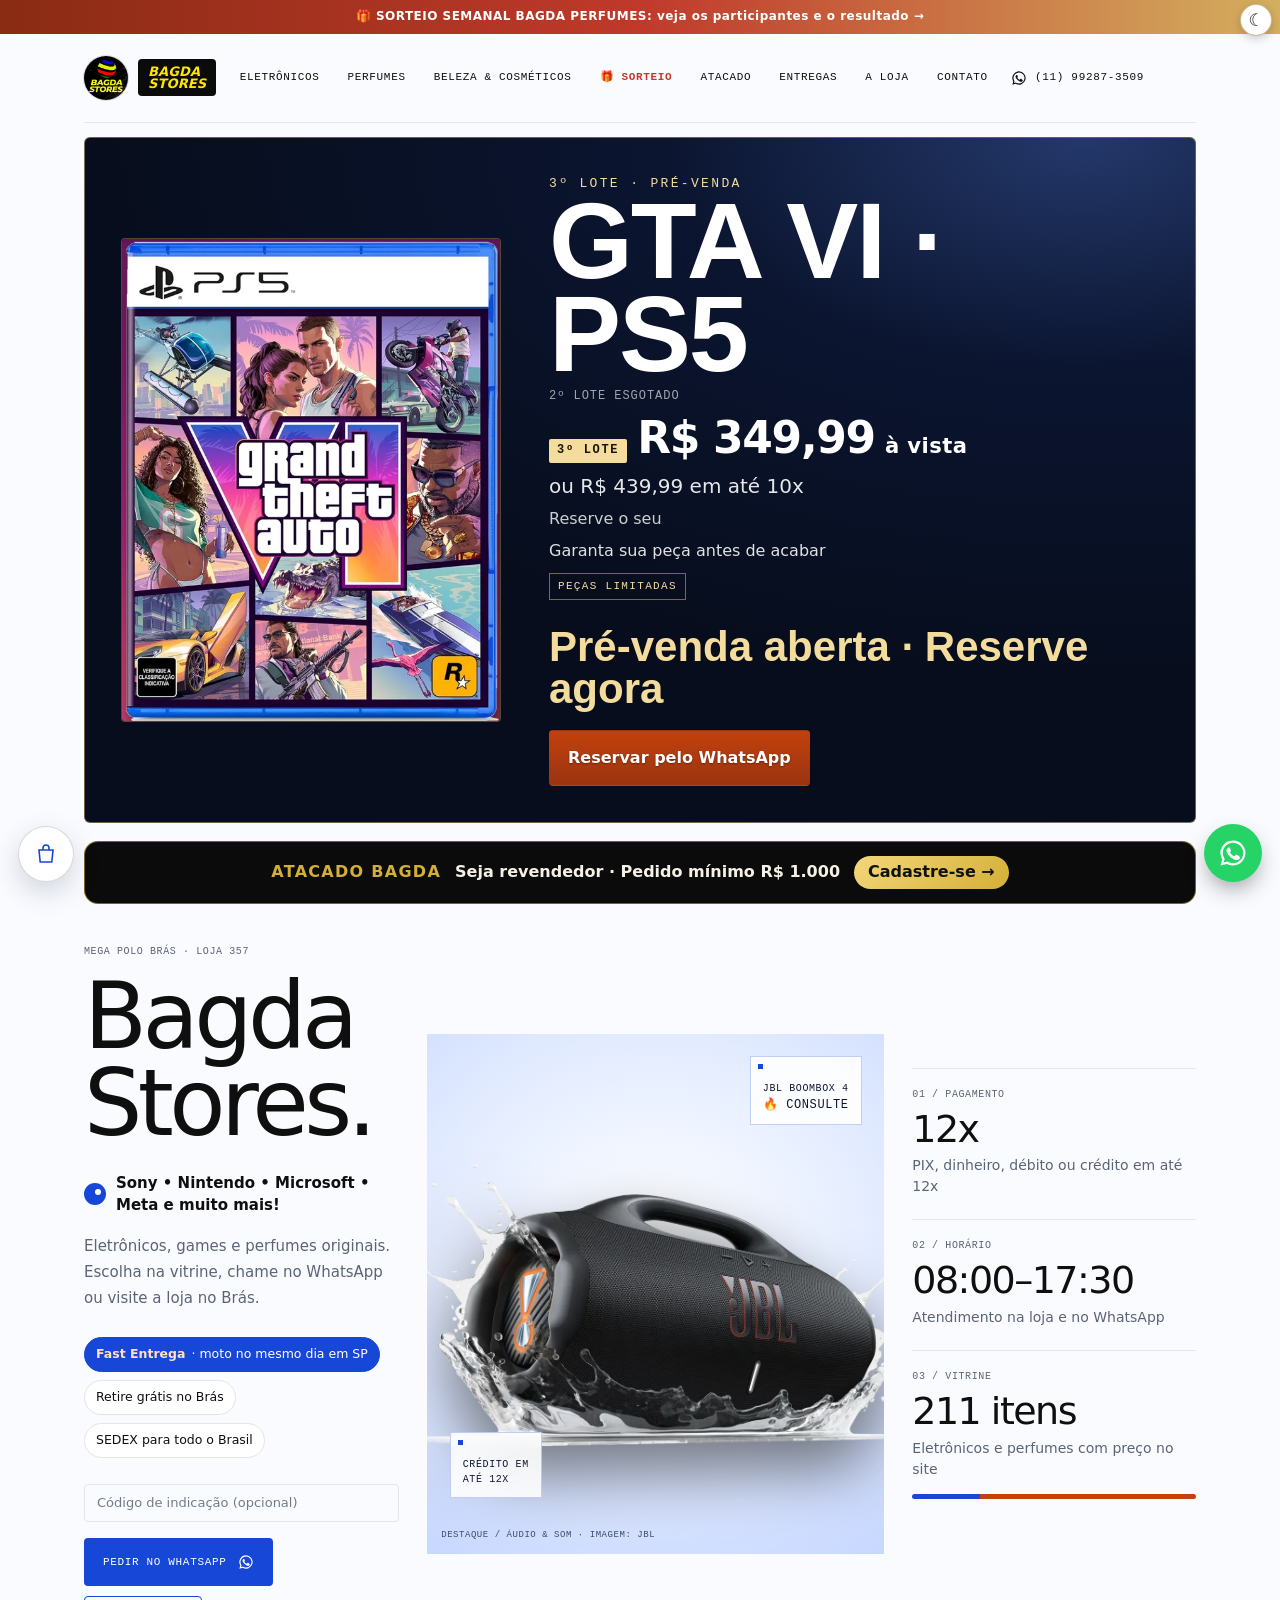
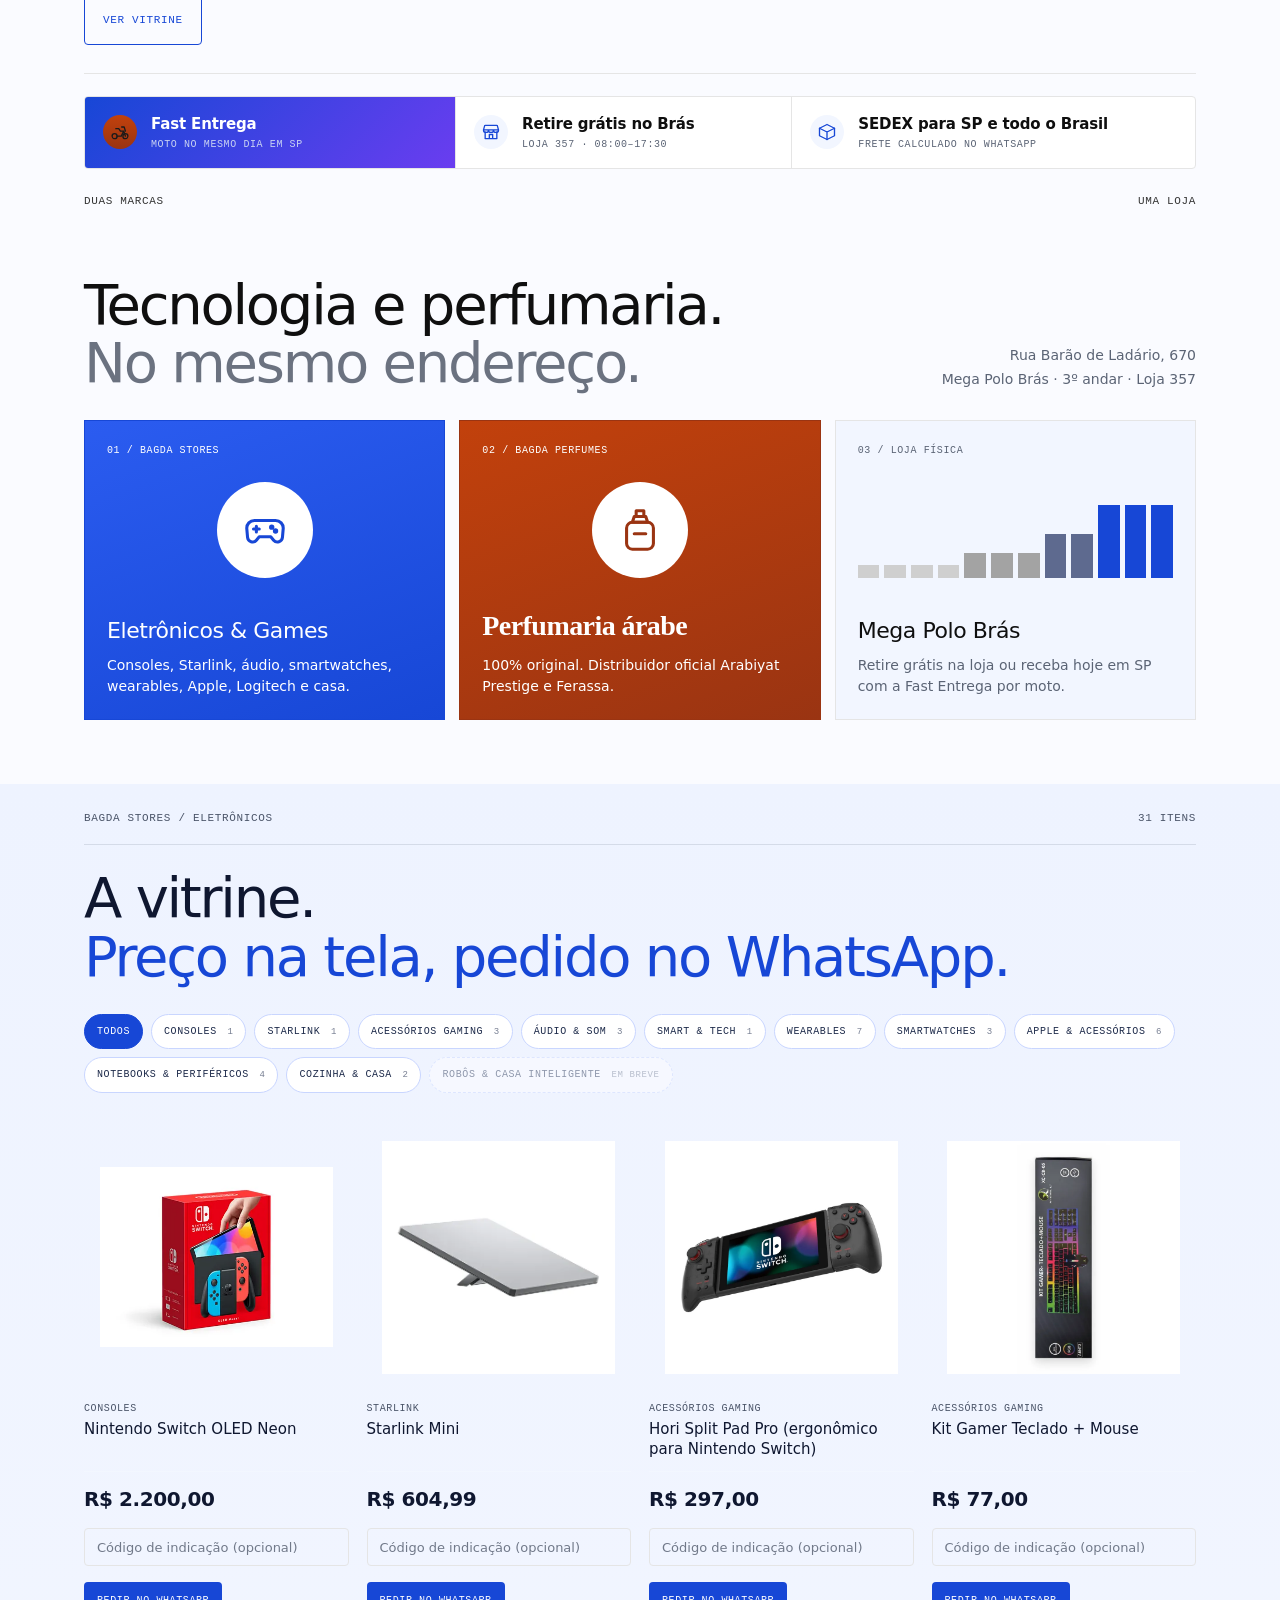
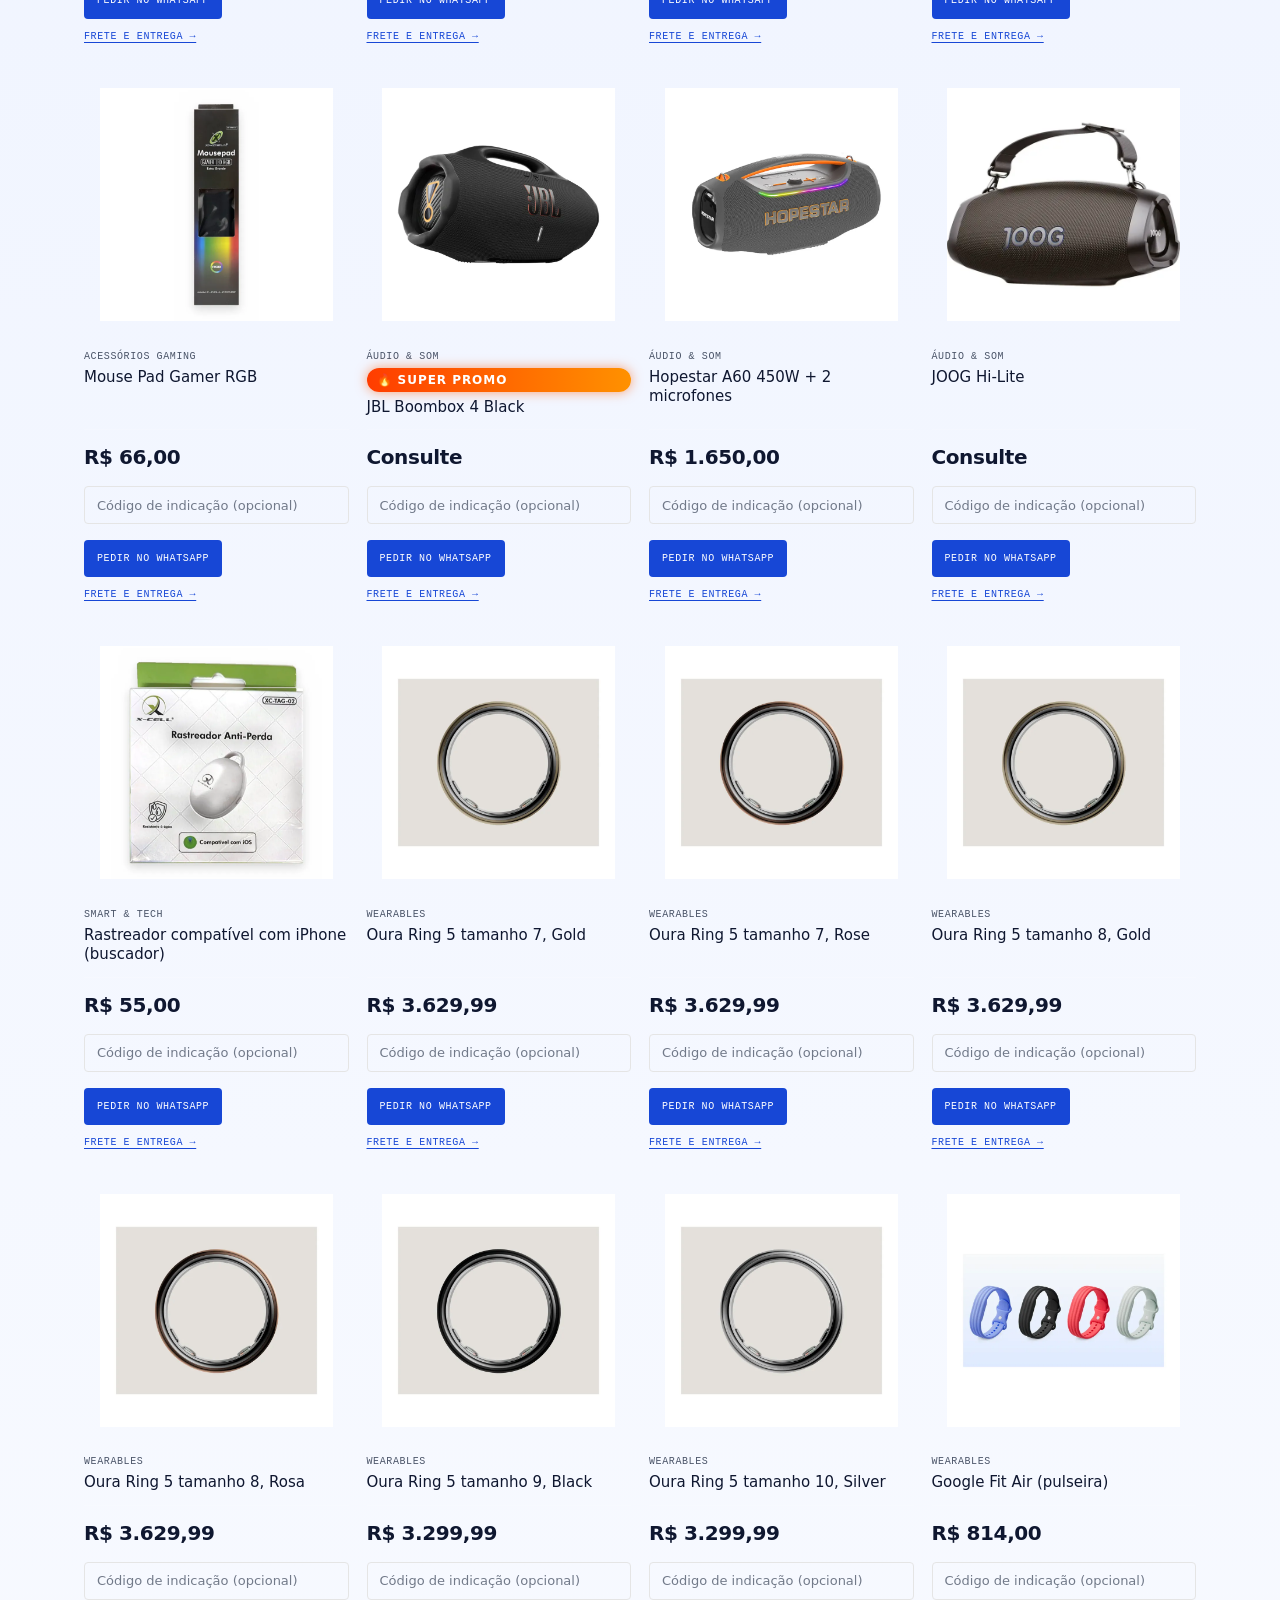
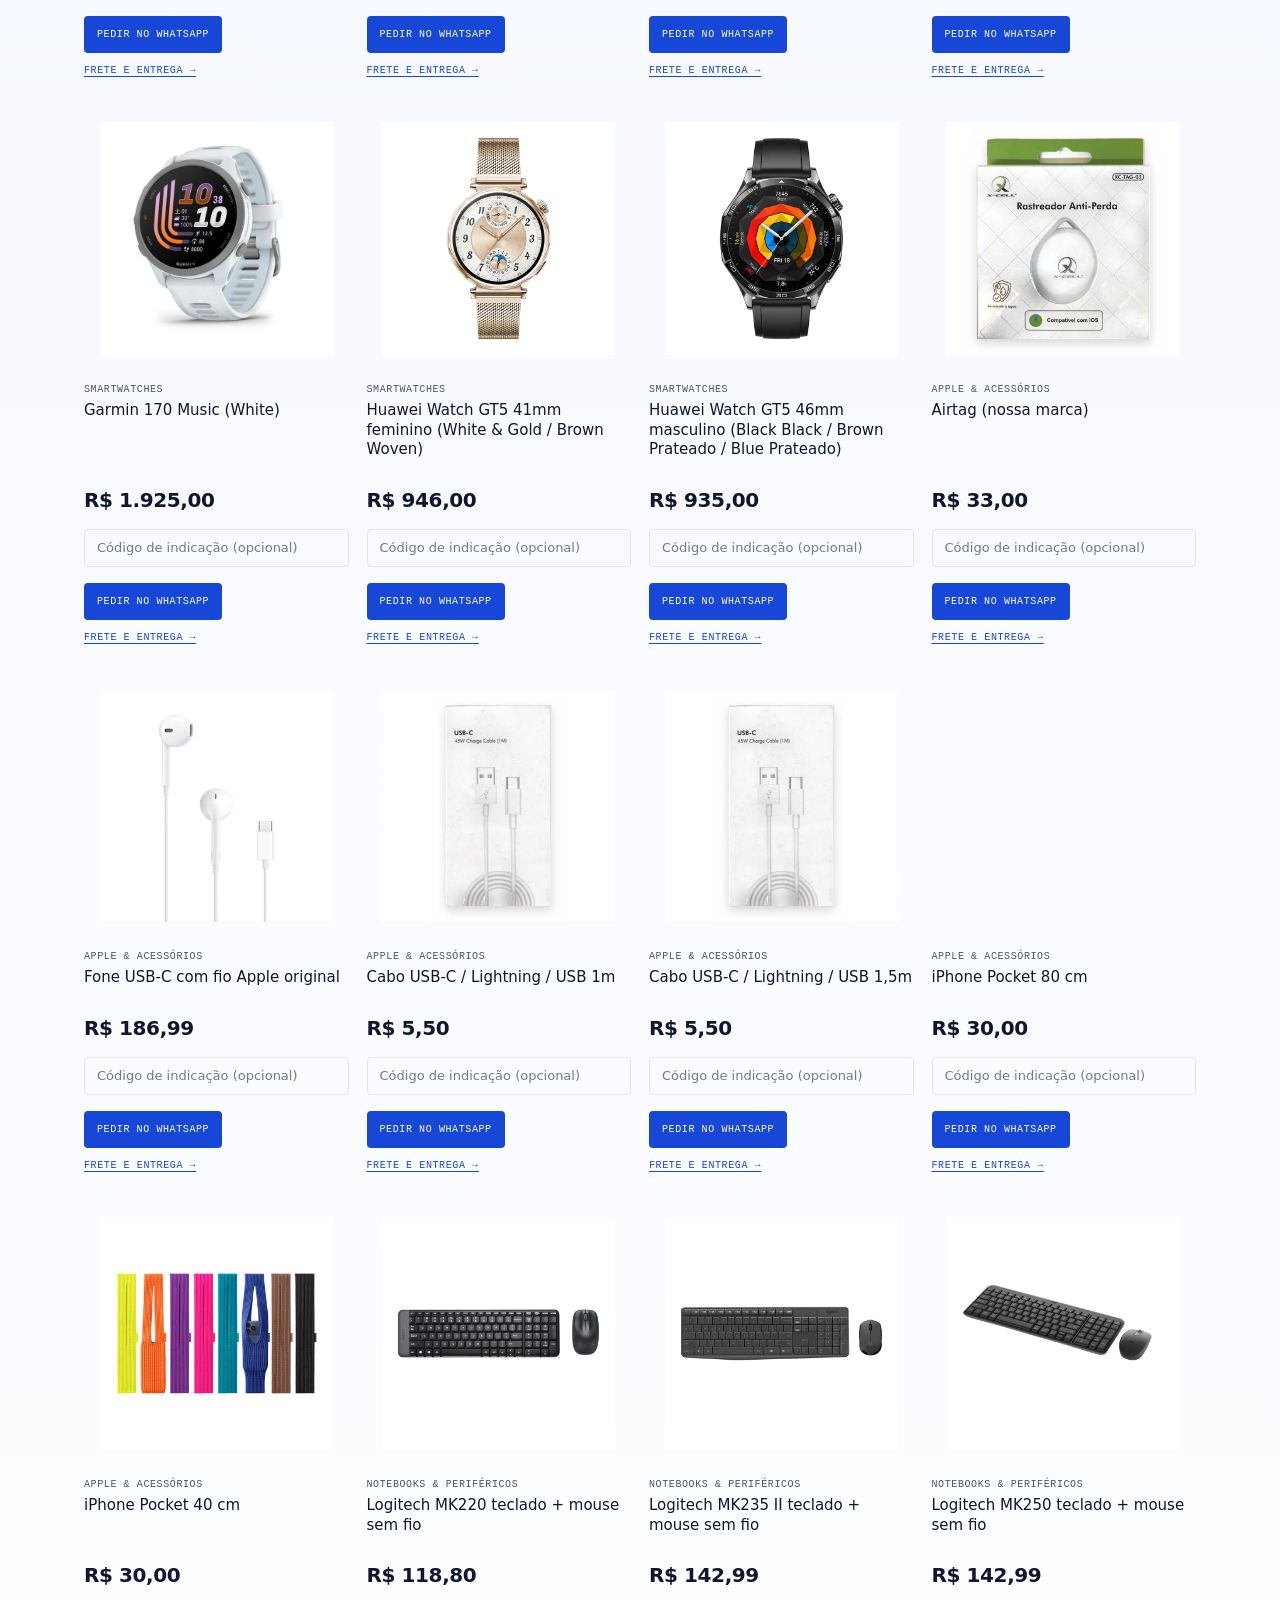
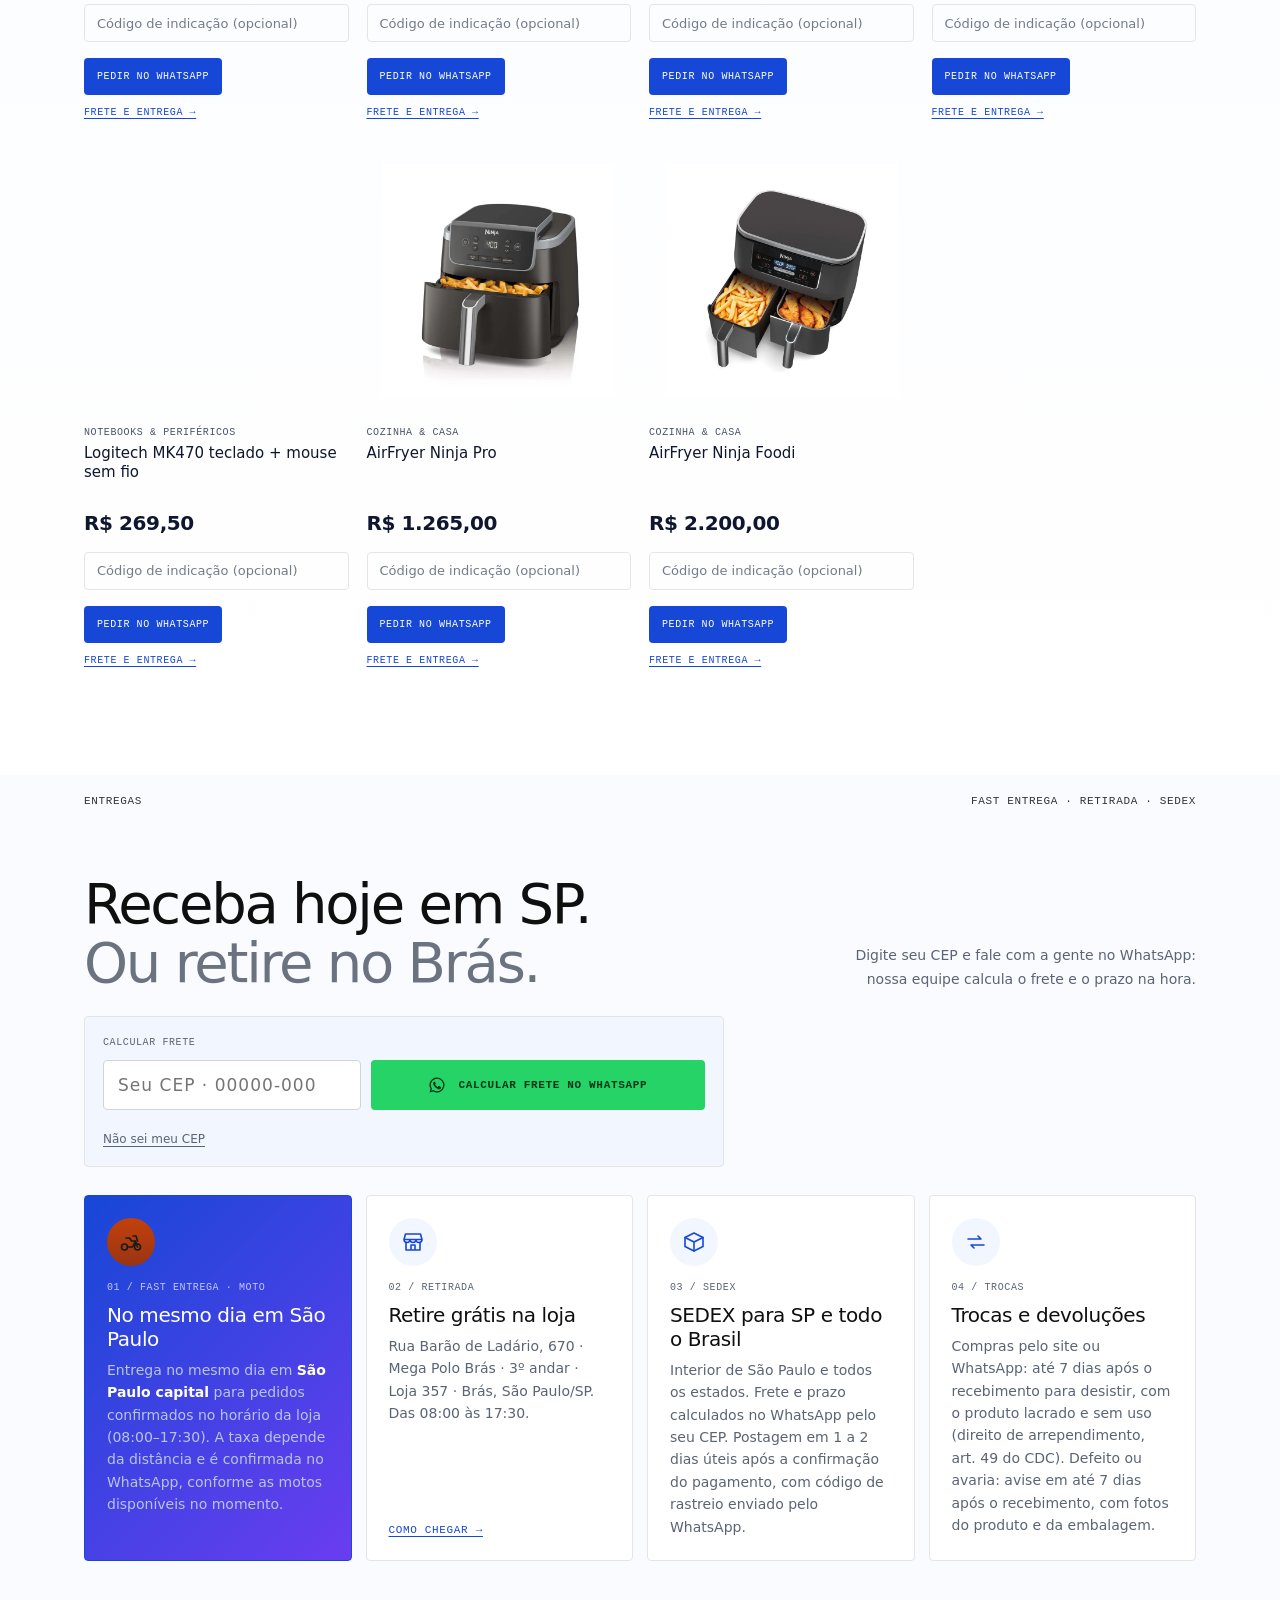
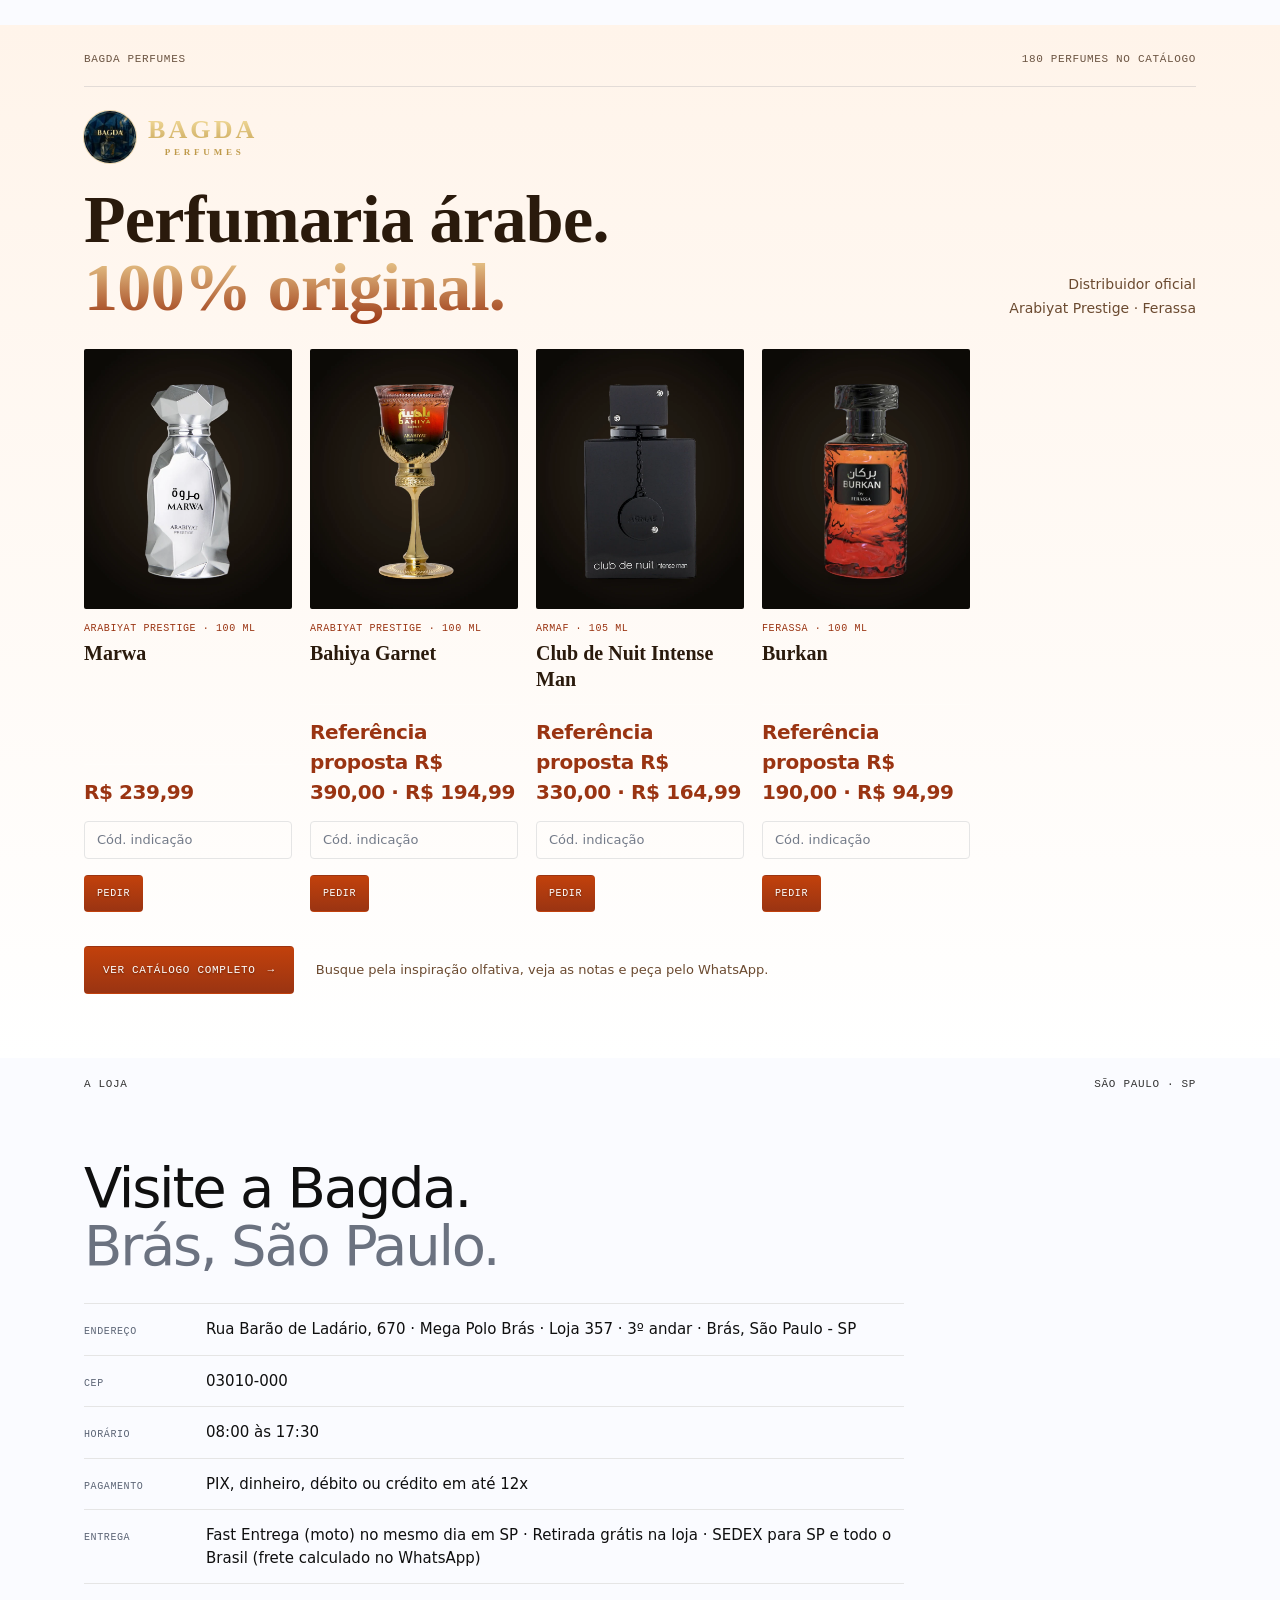
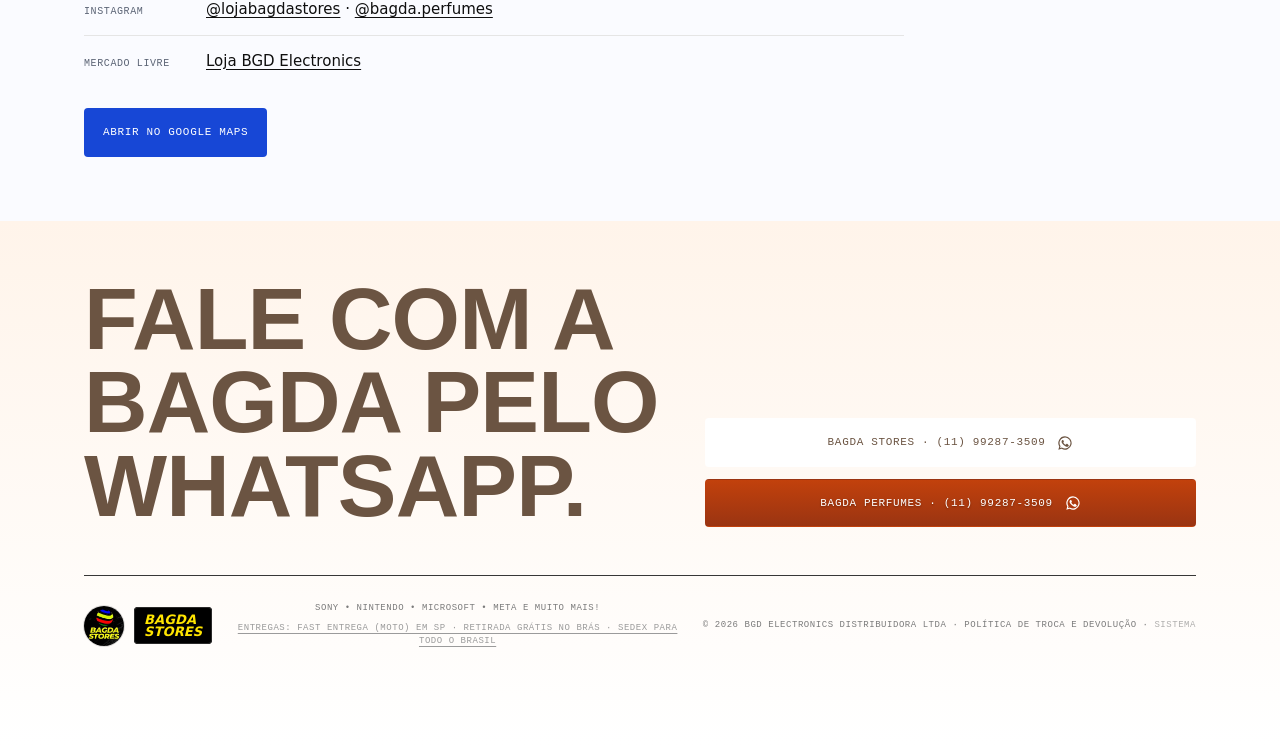
==== commit 57909407: "Publish site from private source" ====
--- a/index.html
+++ b/index.html
@@ -25,7 +25,7 @@
   <link rel="preconnect" href="https://fonts.gstatic.com" crossorigin>
   <link href="https://fonts.googleapis.com/css2?family=Barlow+Condensed:wght@600;700&family=DM+Sans:opsz,wght@9..40,400;9..40,500;9..40,600;9..40,700&family=IBM+Plex+Mono:wght@400;500&family=Cormorant+Garamond:wght@500;600&display=swap" rel="stylesheet">
   <link rel="preload" as="image" href="img/hero-jbl.webp">
-  <link rel="stylesheet" href="styles.css?v=20261116e">
+  <link rel="stylesheet" href="styles.css?v=20261117a">
   <link rel="stylesheet" href="cart.css?v=20261019p1">
   <link rel="stylesheet" href="theme.css?v=cr4">
 <link rel="stylesheet" href="/dark.css?v=20261103e"><link rel="stylesheet" href="/theme-toggle.css?v=20261103f">
@@ -56,19 +56,20 @@
           <img src="img/eletronicos/gta6-ps5-capa.jpg" alt="GTA VI para PS5" width="640" height="800">
         </picture>
         <div class="gta-hero-copy">
-          <p class="gta-kicker mono">2º lote · Pré-venda</p>
+          <p class="gta-kicker mono">3º LOTE · PRÉ-VENDA</p>
           <h2>GTA VI · PS5</h2>
-          <p class="gta-sold mono">1º lote esgotado</p>
-          <p class="gta-price"><span class="gta-lote">2º LOTE</span> · R$ 329,99 <span class="gta-avista">à vista</span></p>
-          <p class="gta-install">ou R$ 399,99 em até 10x</p>
+          <p class="gta-sold mono">2º lote esgotado</p>
+          <p class="gta-price"><span class="gta-lote">3º LOTE</span> <span class="gta-cash">R$ 349,99</span> <span class="gta-avista">à vista</span></p>
+          <p class="gta-install">ou R$ 439,99 em até 10x</p>
           <p class="gta-sub">Reserve o seu</p>
-          <p class="gta-tag mono">Estoque limitado</p>
+          <p class="gta-line">Garanta sua peça antes de acabar</p>
+          <p class="gta-tag mono">Peças limitadas</p>
           <div id="gta-count" class="gta-count" hidden>
             <p class="gta-count-label mono" id="gta-count-label">Contagem regressiva</p>
             <div class="gta-digits" id="gta-digits"></div>
             <p class="gta-open" id="gta-open" hidden>Pré-venda aberta · Reserve agora</p>
           </div>
-          <a class="btn btn-gold" id="gta-wa" target="_blank" rel="noopener" href="https://wa.me/5511992873509?text=Ol%C3%A1!%20Quero%20reservar%20o%20GTA%20VI%20(PS5)%20no%202%C2%BA%20lote%20da%20pr%C3%A9-venda%20por%20R%24%20329%2C99.">Reservar pelo WhatsApp</a>
+          <a class="btn btn-gold" id="gta-wa" target="_blank" rel="noopener" href="https://wa.me/5511992873509?text=Ol%C3%A1!%20Quero%20reservar%20o%20GTA%20VI%20(PS5)%20no%203%C2%BA%20lote%20da%20pr%C3%A9-venda%20por%20R%24%20349%2C99.">Reservar pelo WhatsApp</a>
         </div>
       </div>
     </section>
@@ -263,7 +264,7 @@
   <script src="frete.js?v=20261019p1" defer></script>
   <script src="vendor/qrcode-generator-2.0.4.js?v=20261019p1" defer></script>
   <script src="cart.js?v=20261104r1" defer></script>
-  <script src="main.js?v=20261116e" defer></script>
+  <script src="main.js?v=20261117a" defer></script>
   <script src="/ref.js?v=20261104r1" defer></script>
 <!-- LD:BEGIN -->
 <script type="application/ld+json">{"@context":"https://schema.org","@type":"Store","name":"BAGDA STORES","url":"https://bgdstores.com/","image":"https://bgdstores.com/img/brand/bagda-stores.jpg","telephone":"+55 11 99287-3509","address":{"@type":"PostalAddress","streetAddress":"Rua Barão de Ladário, 670 — Mega Polo Brás, Loja 357, 3º andar","addressLocality":"São Paulo","addressRegion":"SP","addressCountry":"BR"},"openingHours":"Mo-Sa 08:00-17:30","sameAs":["https://www.instagram.com/bagda.perfumes/"],"contactPoint":{"@type":"ContactPoint","telephone":"+55 11 99287-3509","contactType":"sales","url":"https://wa.me/5511992873509","availableLanguage":"pt-BR"}}</script>
--- a/styles.css
+++ b/styles.css
@@ -125,9 +125,11 @@
 .gta-kicker{color:#f3dc9c;font-size:13px;letter-spacing:.18em}
 .gta-hero h2{font-family:var(--cond);font-weight:700;font-size:clamp(52px,14vw,108px);line-height:.86;letter-spacing:-.02em;text-transform:uppercase;margin:2px 0 6px;color:#fff}
 .gta-sold{color:rgba(255,255,255,.62);font-size:12px;letter-spacing:.08em;margin:0 0 8px}
-.gta-price{font-weight:700;font-size:clamp(28px,5vw,44px);letter-spacing:-.03em;color:#fff;line-height:1.15}
-.gta-lote{display:inline-block;margin-right:8px;padding:5px 8px;border-radius:2px;background:#f3dc9c;color:#1a1407;font-family:var(--mono);font-size:12px;font-weight:700;letter-spacing:.14em;vertical-align:middle}
-.gta-avista{font-size:.48em;font-weight:600;letter-spacing:.02em}
+.gta-price{display:flex;flex-wrap:wrap;align-items:baseline;gap:8px 10px;font-weight:700;font-size:clamp(28px,5vw,44px);letter-spacing:-.03em;color:#fff;line-height:1.15}
+.gta-lote{display:inline-block;padding:5px 8px;border-radius:2px;background:#f3dc9c;color:#1a1407;font-family:var(--mono);font-size:12px;font-weight:700;letter-spacing:.14em;vertical-align:middle}
+.gta-cash{white-space:nowrap}
+.gta-avista{font-size:.48em;font-weight:600;letter-spacing:.02em;white-space:nowrap}
+.gta-line{color:rgba(255,255,255,.88);margin:8px 0 0;font-size:16px}
 .gta-install{color:rgba(255,255,255,.9);margin:8px 0 0;font-size:clamp(16px,2.4vw,20px)}
 .gta-tag{display:inline-block;margin:10px 0 12px;padding:4px 8px;border:1px solid rgba(214,180,106,.55);color:#f3dc9c;font-size:11px;letter-spacing:.12em}
 .gta-sub{color:rgba(255,255,255,.8);margin:6px 0 0;font-size:16px}
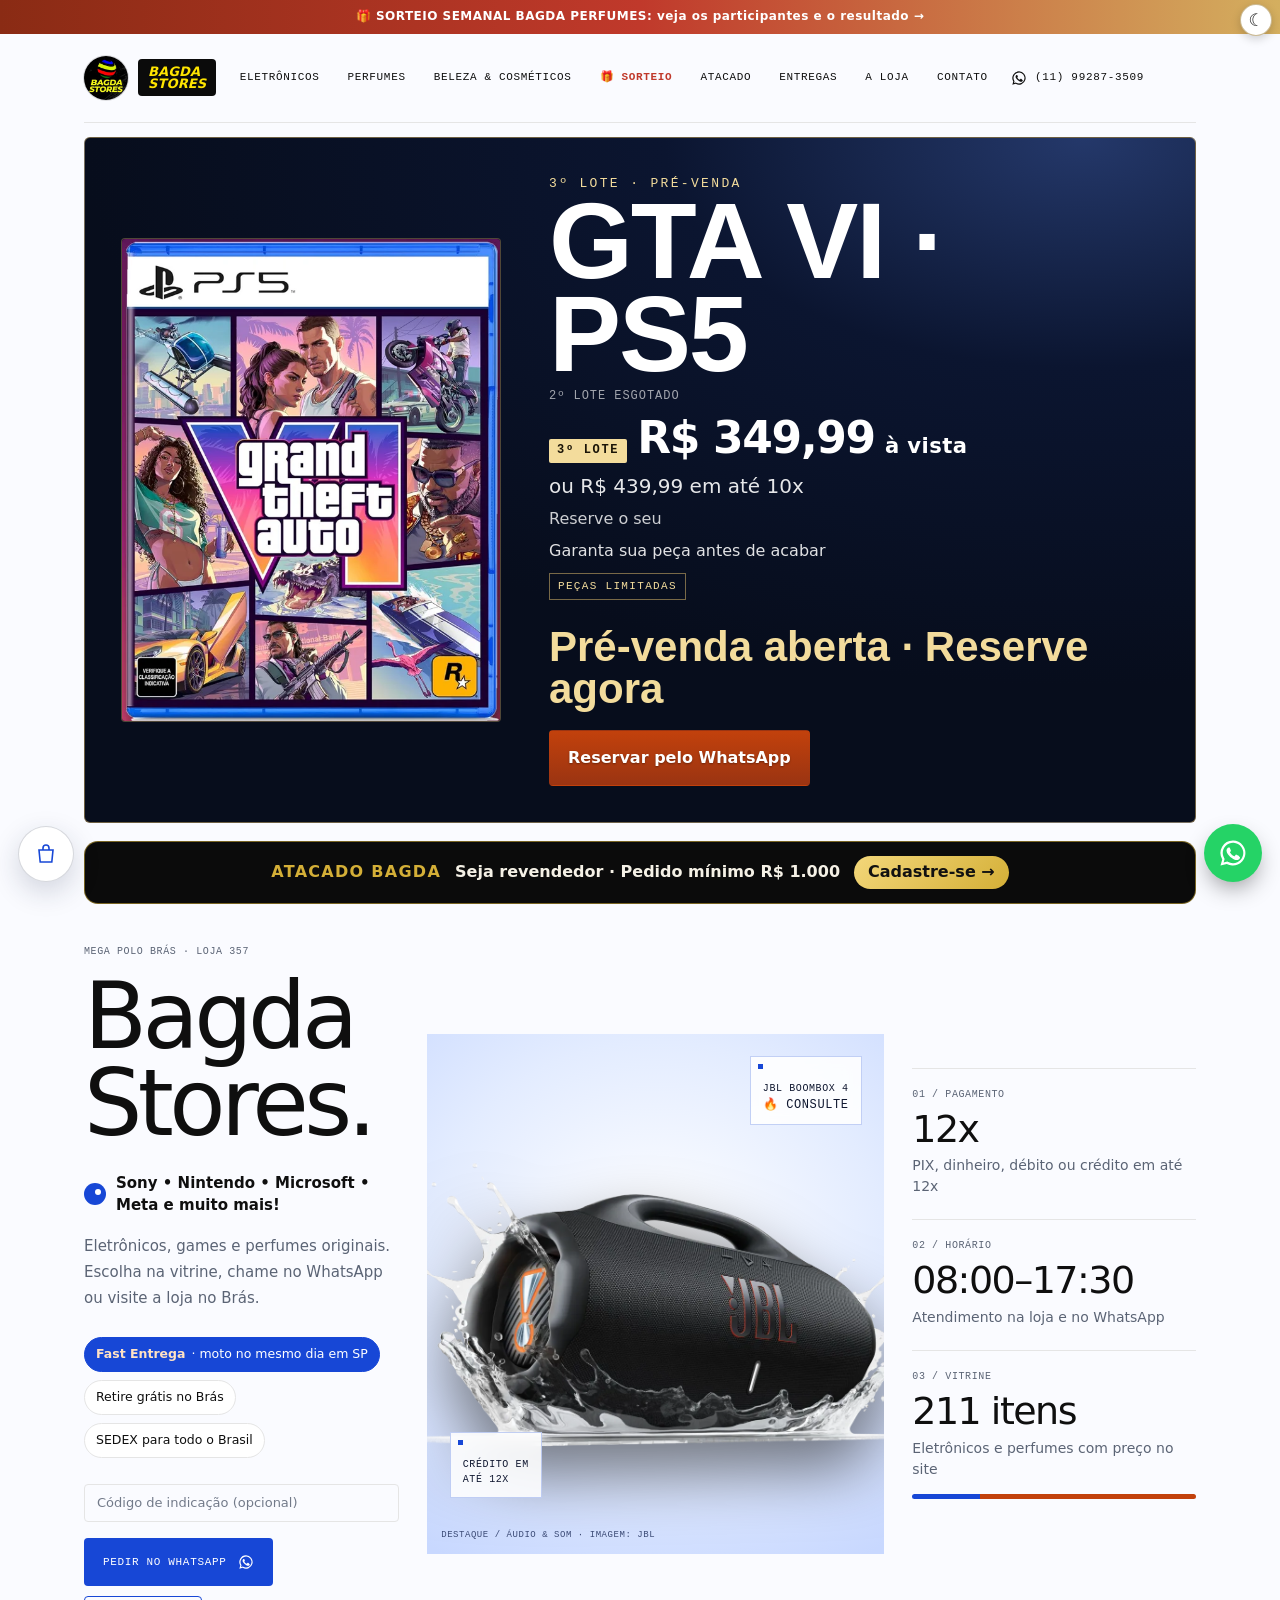
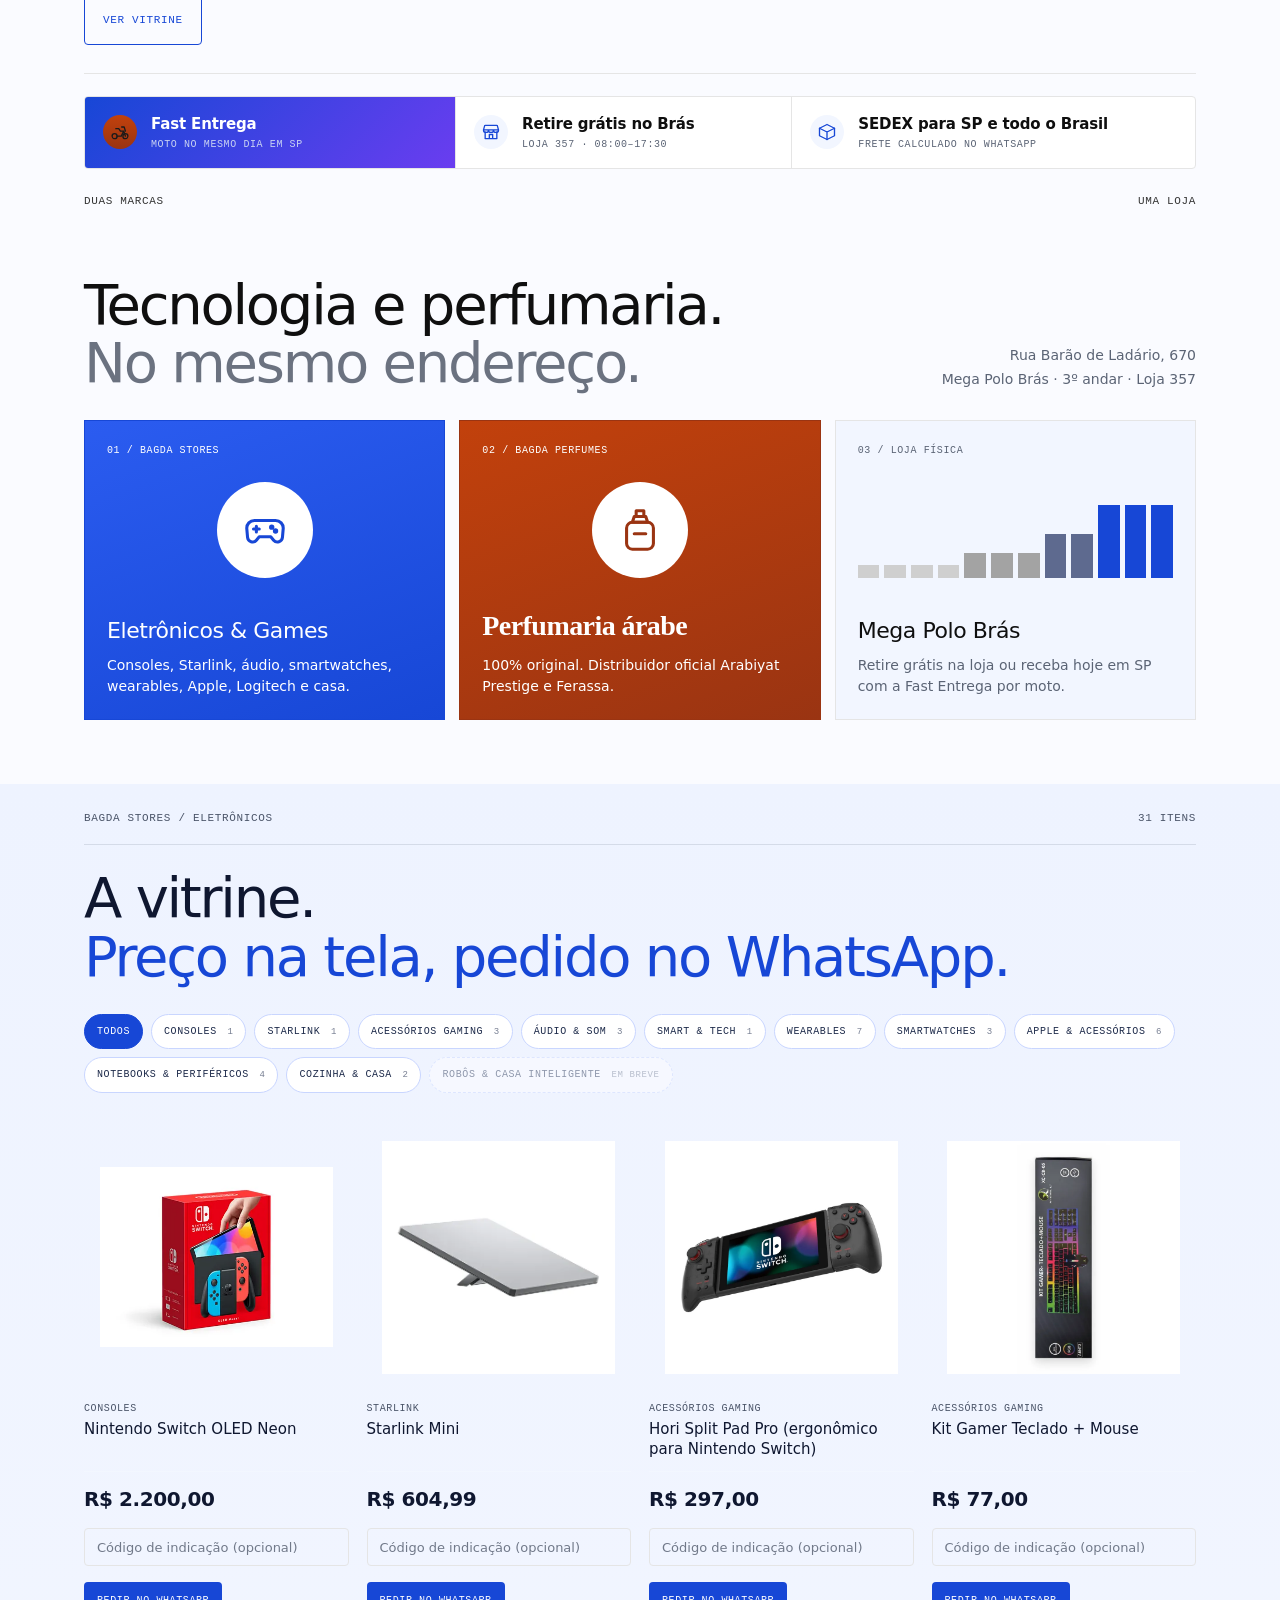
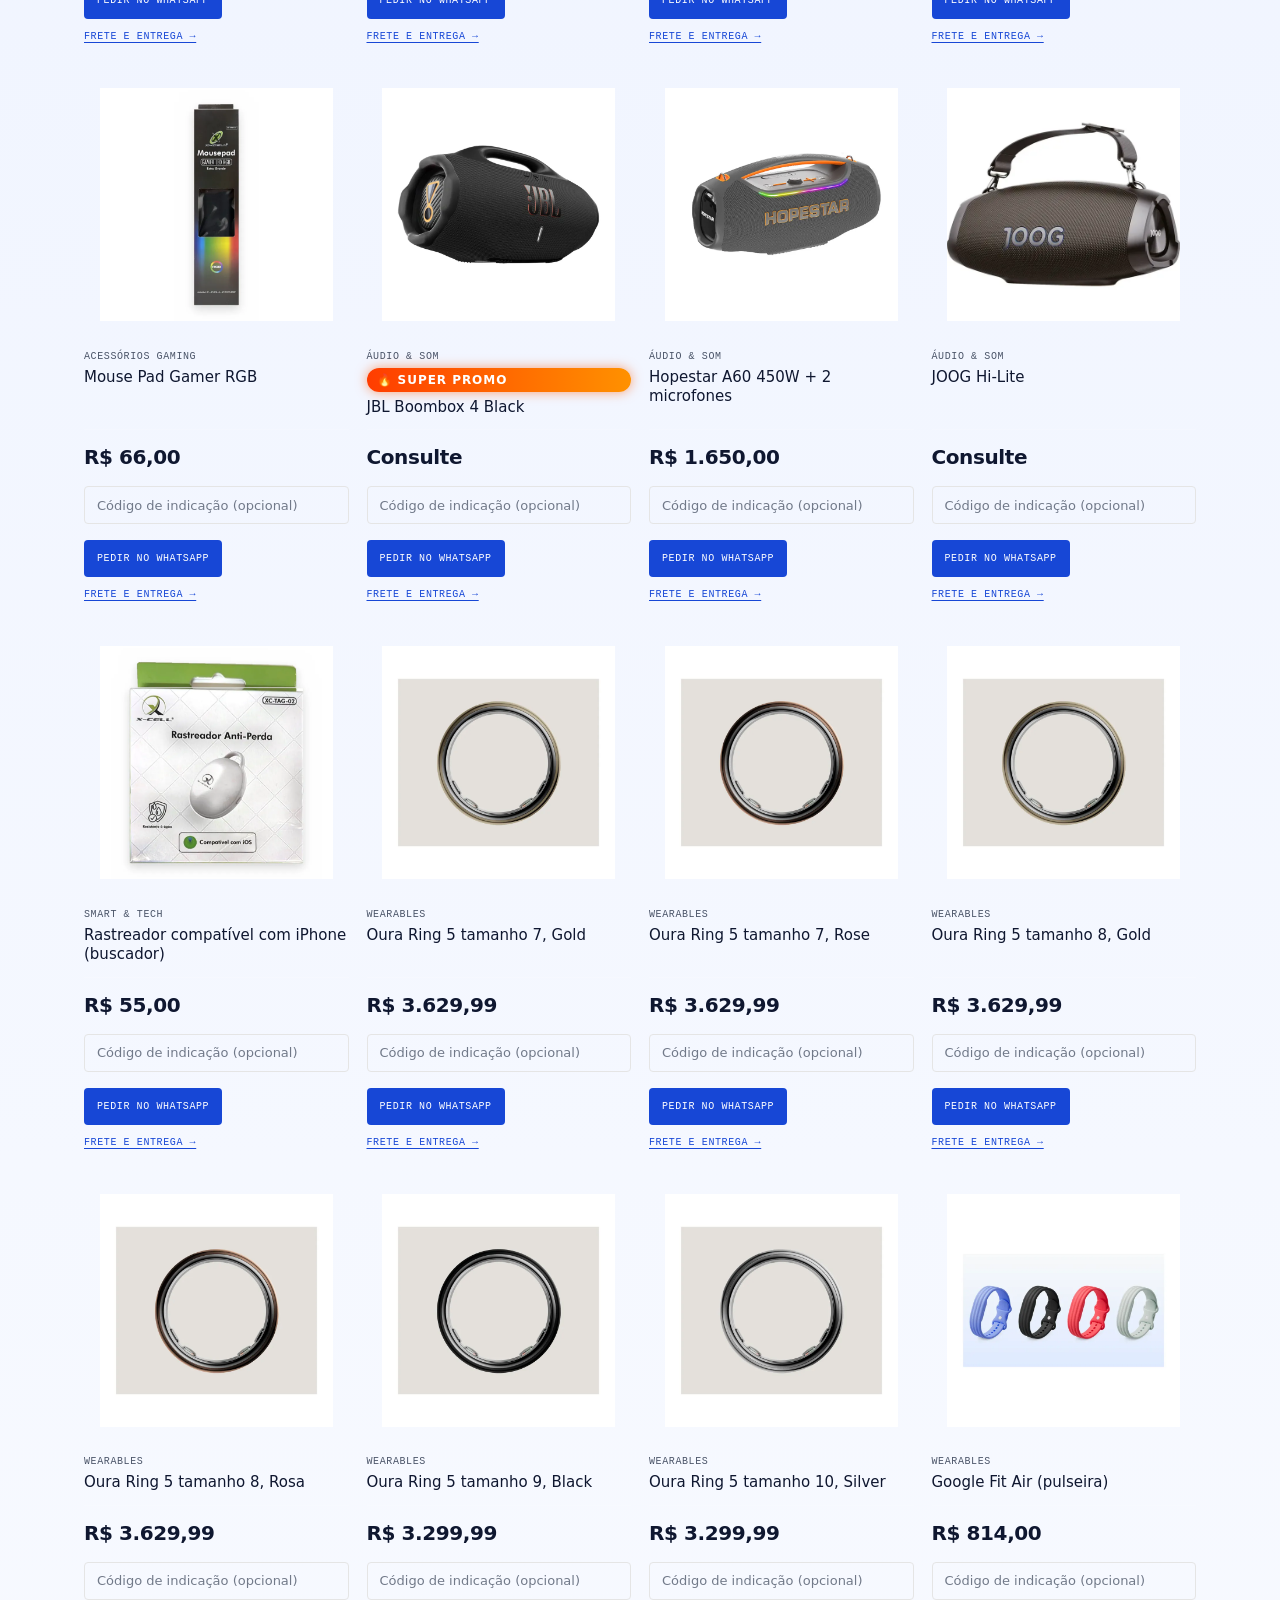
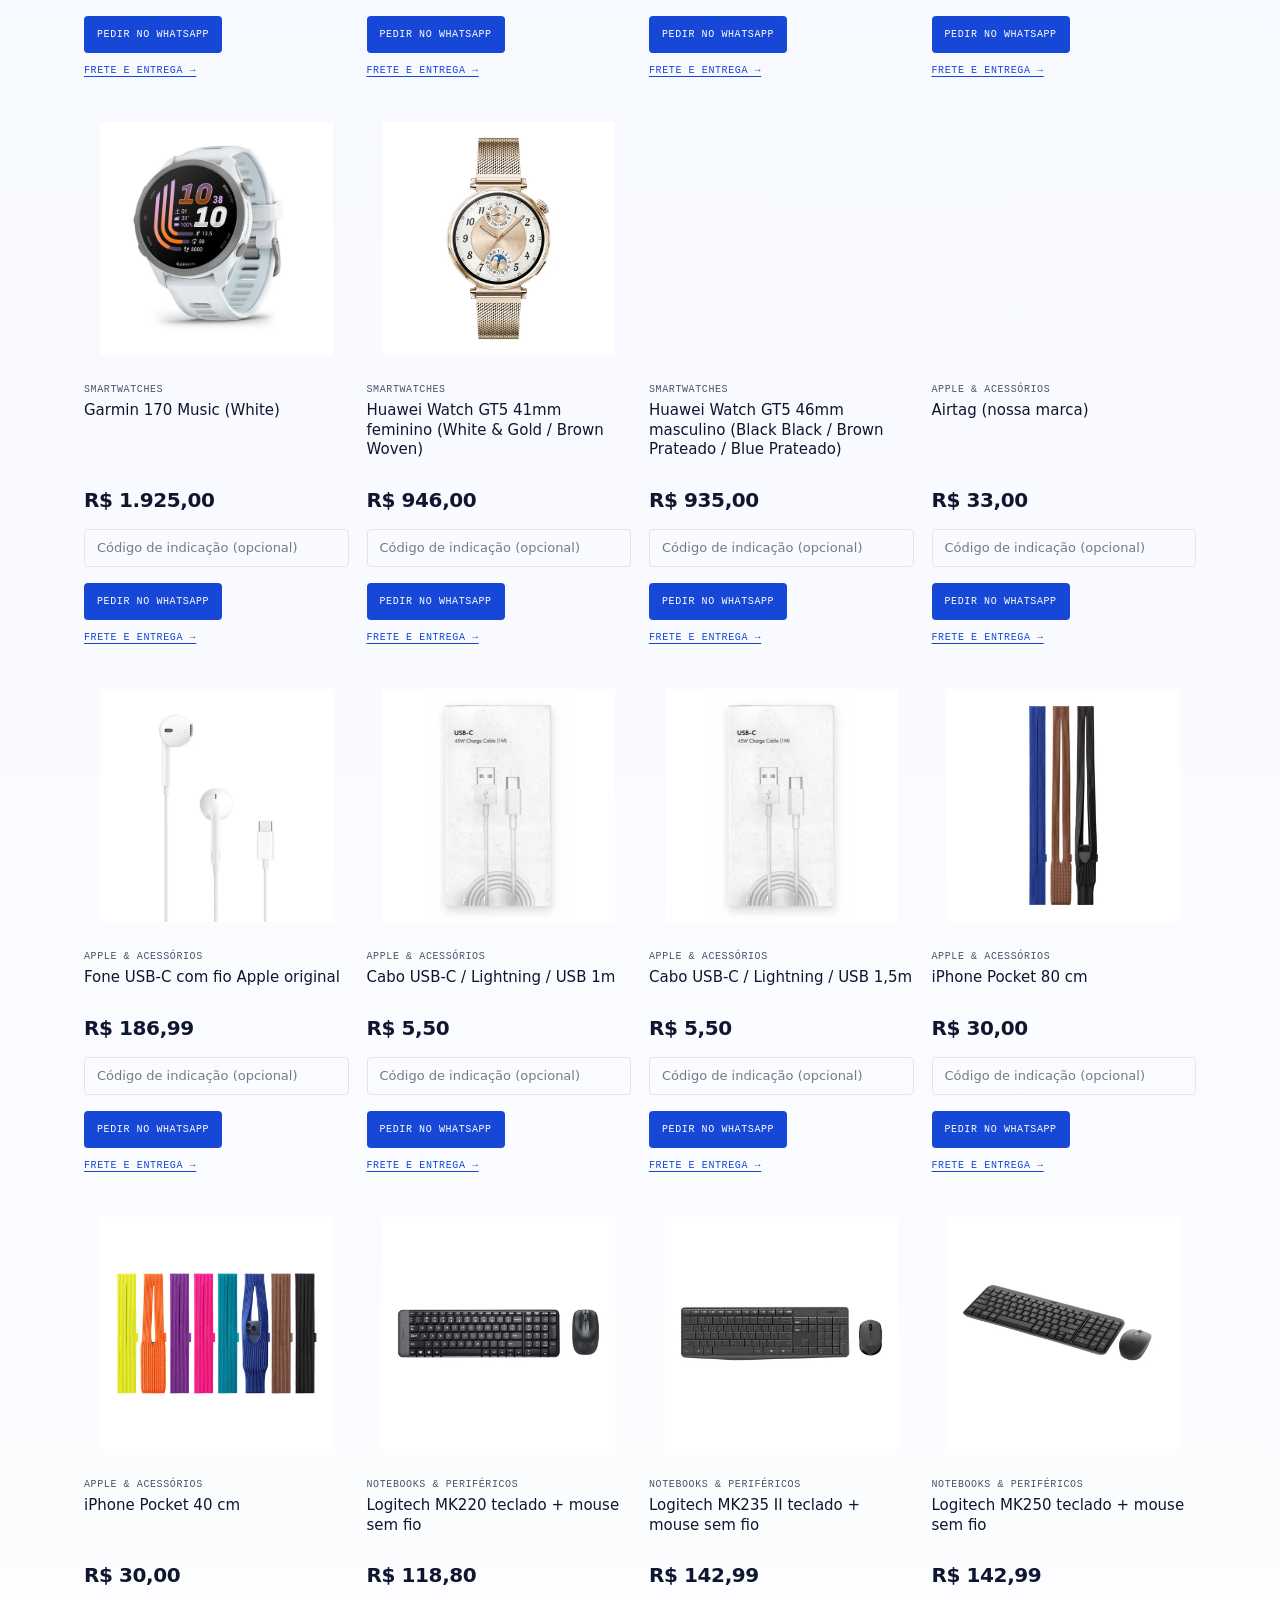
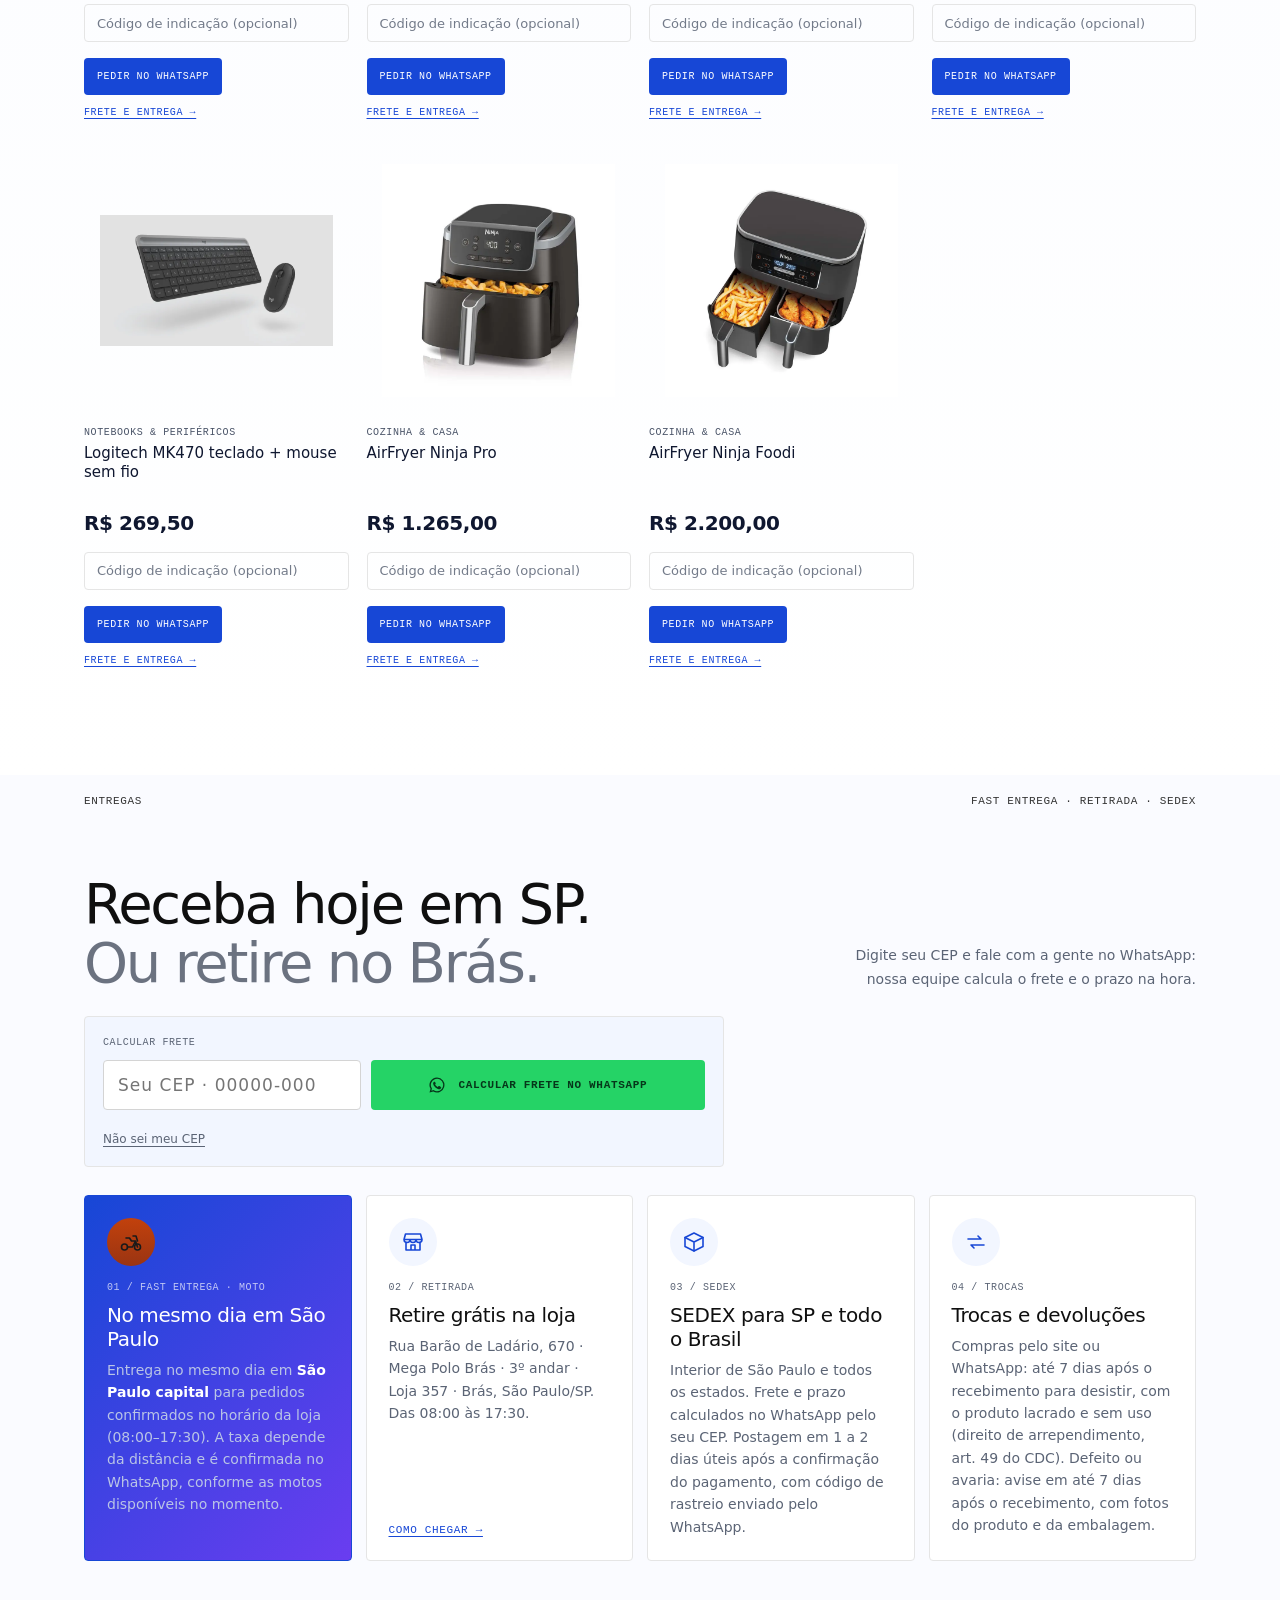
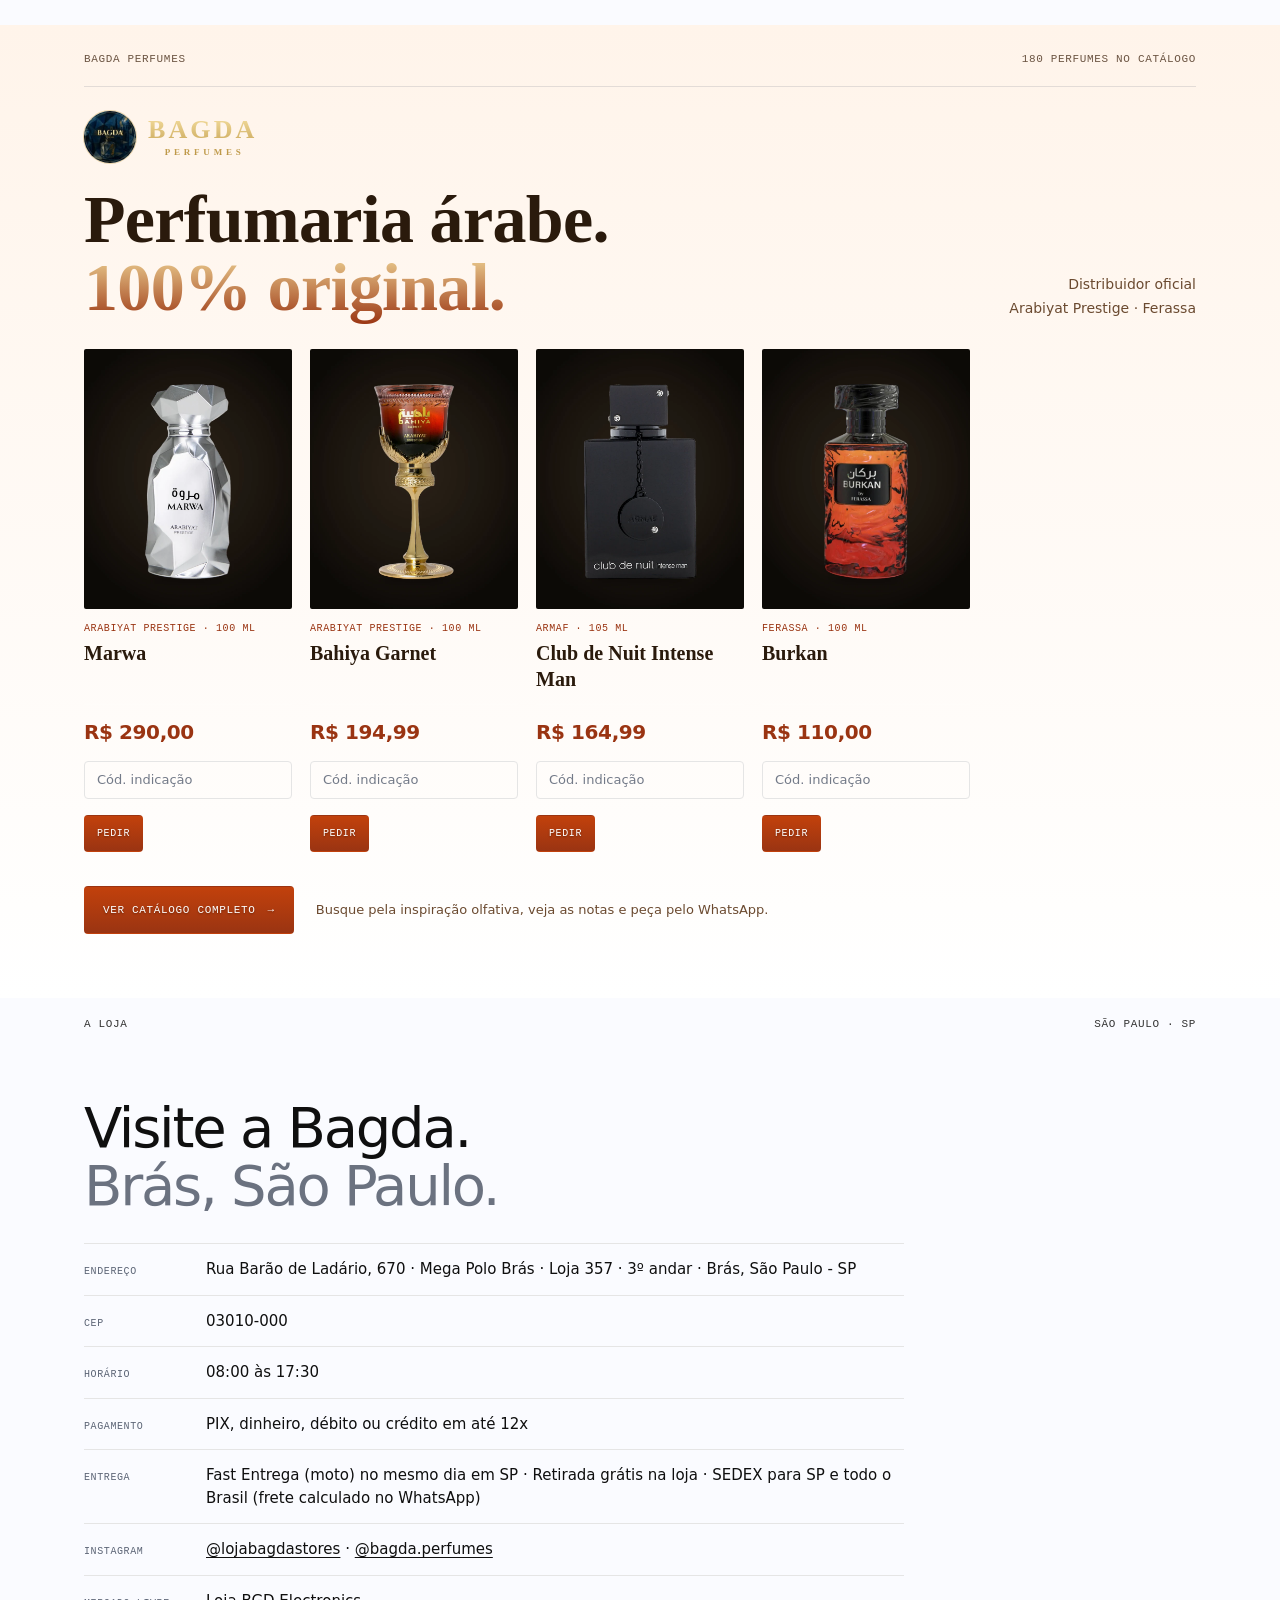
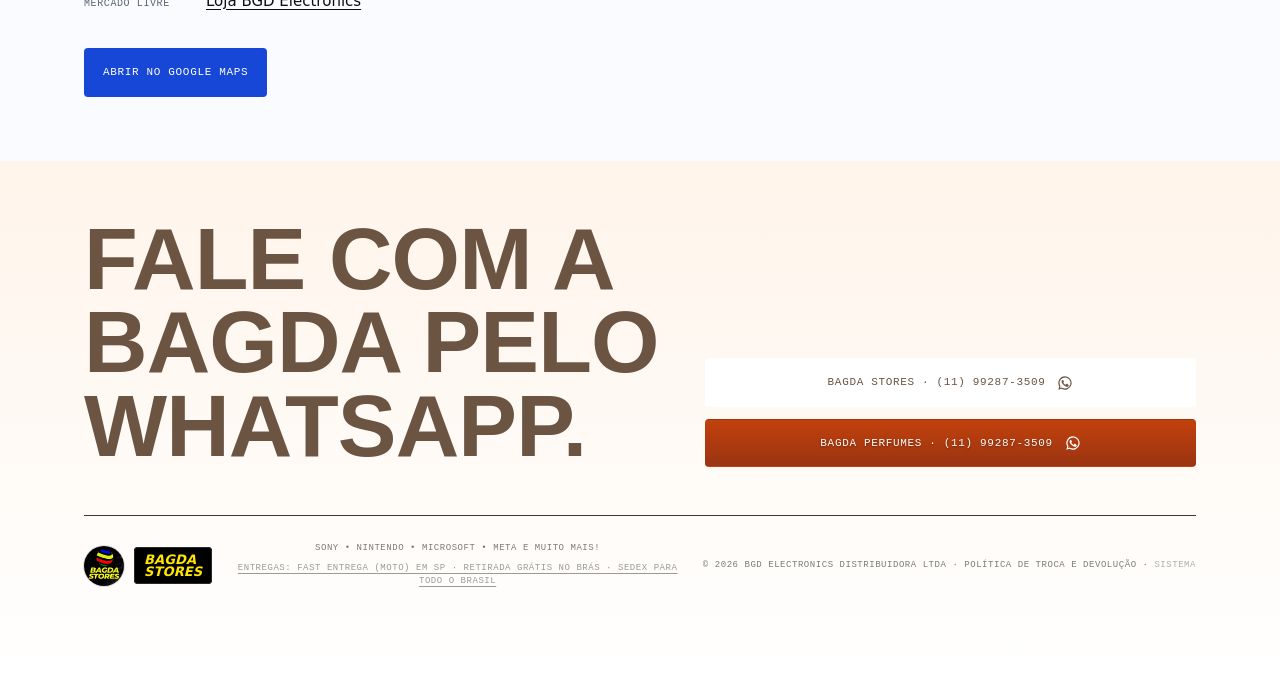
==== commit 7cf85d95: "Publish site from private source" ====
--- a/index.html
+++ b/index.html
@@ -260,11 +260,11 @@
 
   <script src="config.js"></script>
   <script src="data.js?v=20261114d"></script>
-  <script src="perfumes/assets/data.js?v=20261116d" defer></script>
+  <script src="perfumes/assets/data.js?v=20261125a" defer></script>
   <script src="frete.js?v=20261019p1" defer></script>
   <script src="vendor/qrcode-generator-2.0.4.js?v=20261019p1" defer></script>
   <script src="cart.js?v=20261104r1" defer></script>
-  <script src="main.js?v=20261117a" defer></script>
+  <script src="main.js?v=20261125a" defer></script>
   <script src="/ref.js?v=20261104r1" defer></script>
 <!-- LD:BEGIN -->
 <script type="application/ld+json">{"@context":"https://schema.org","@type":"Store","name":"BAGDA STORES","url":"https://bgdstores.com/","image":"https://bgdstores.com/img/brand/bagda-stores.jpg","telephone":"+55 11 99287-3509","address":{"@type":"PostalAddress","streetAddress":"Rua Barão de Ladário, 670 — Mega Polo Brás, Loja 357, 3º andar","addressLocality":"São Paulo","addressRegion":"SP","addressCountry":"BR"},"openingHours":"Mo-Sa 08:00-17:30","sameAs":["https://www.instagram.com/bagda.perfumes/"],"contactPoint":{"@type":"ContactPoint","telephone":"+55 11 99287-3509","contactType":"sales","url":"https://wa.me/5511992873509","availableLanguage":"pt-BR"}}</script>
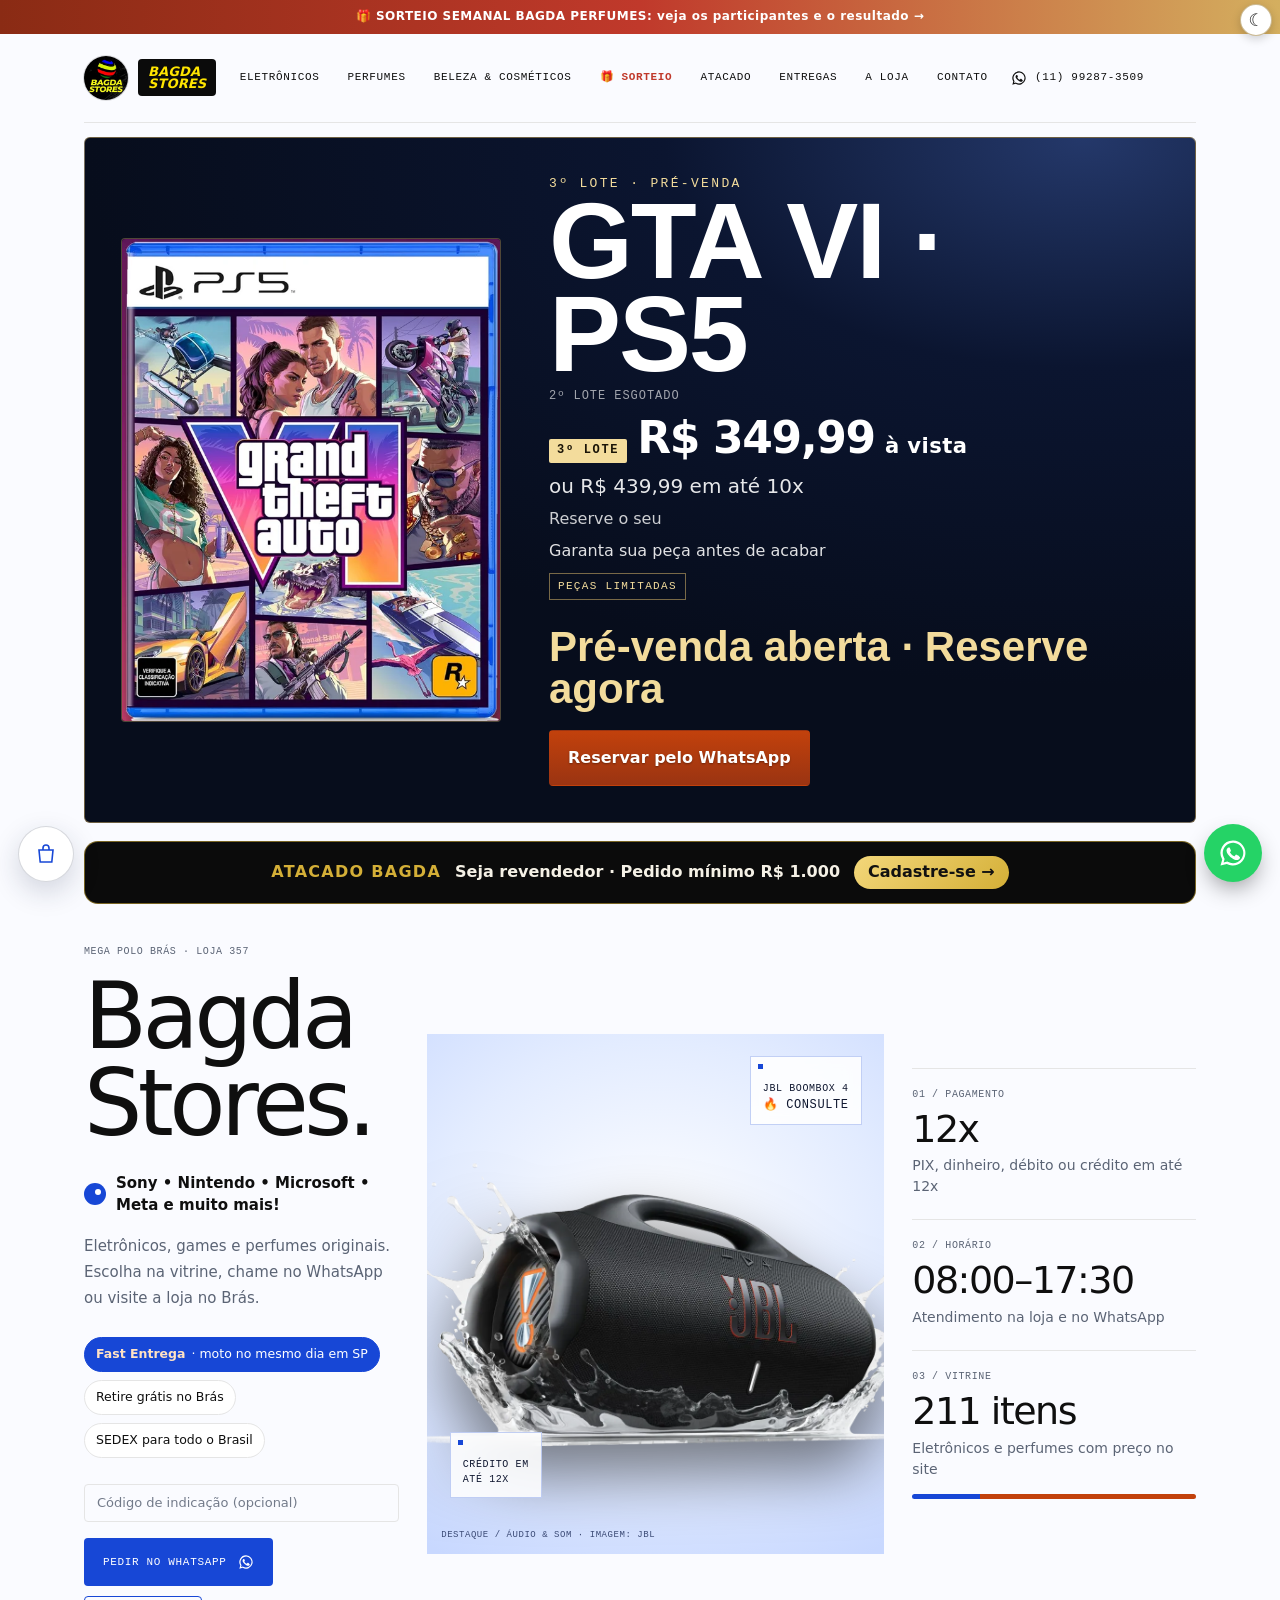
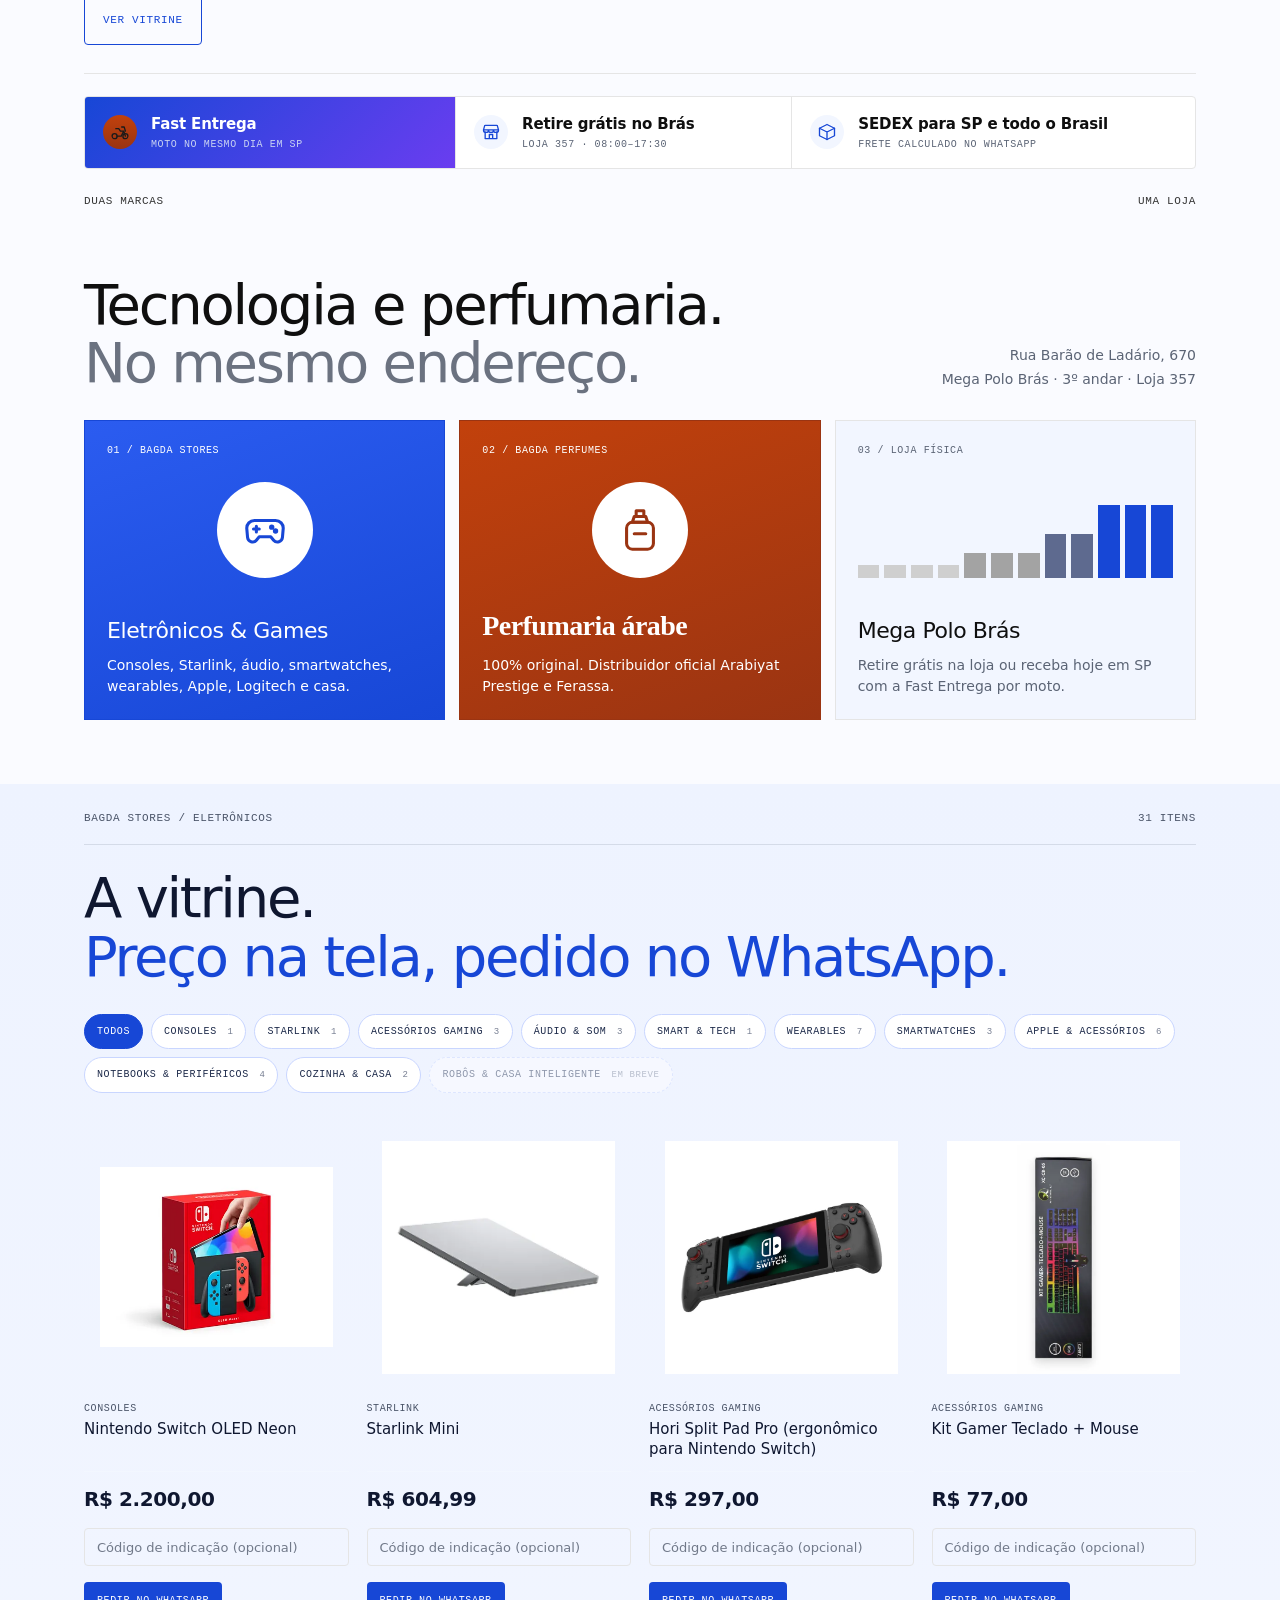
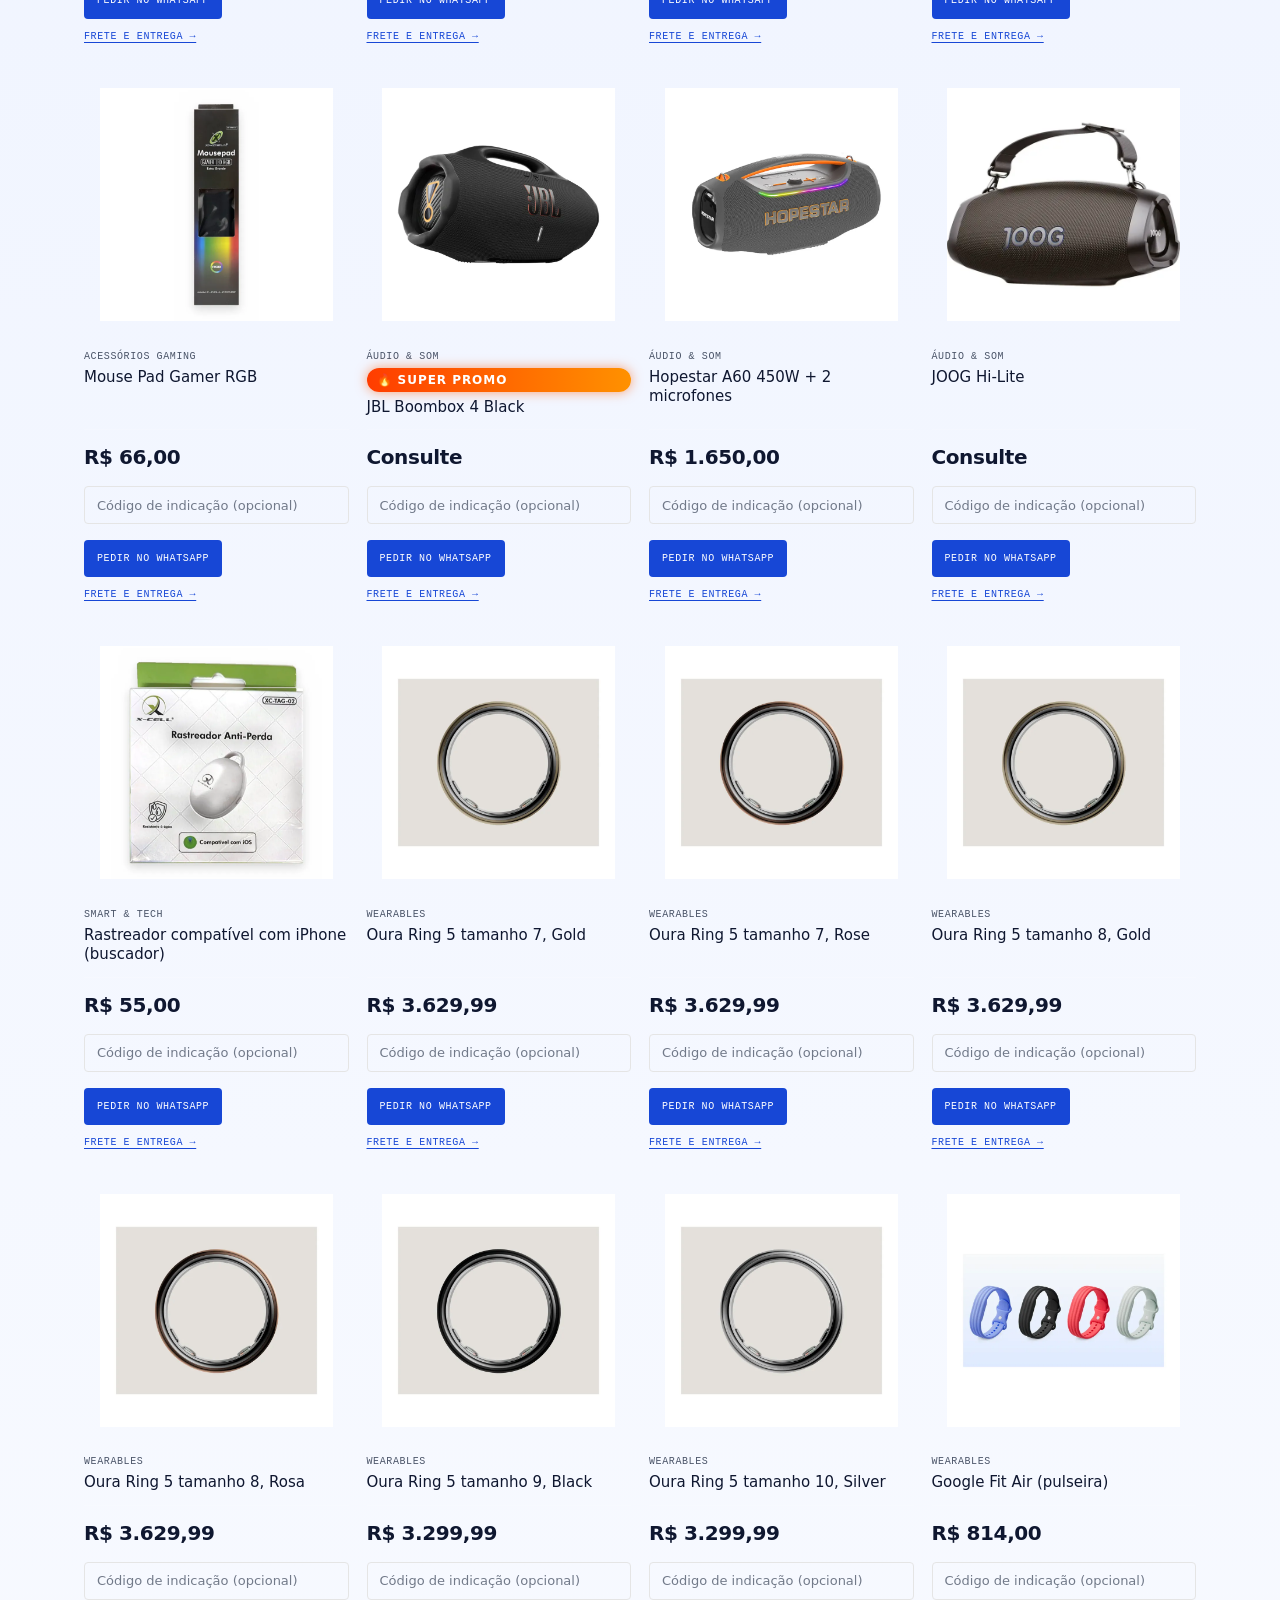
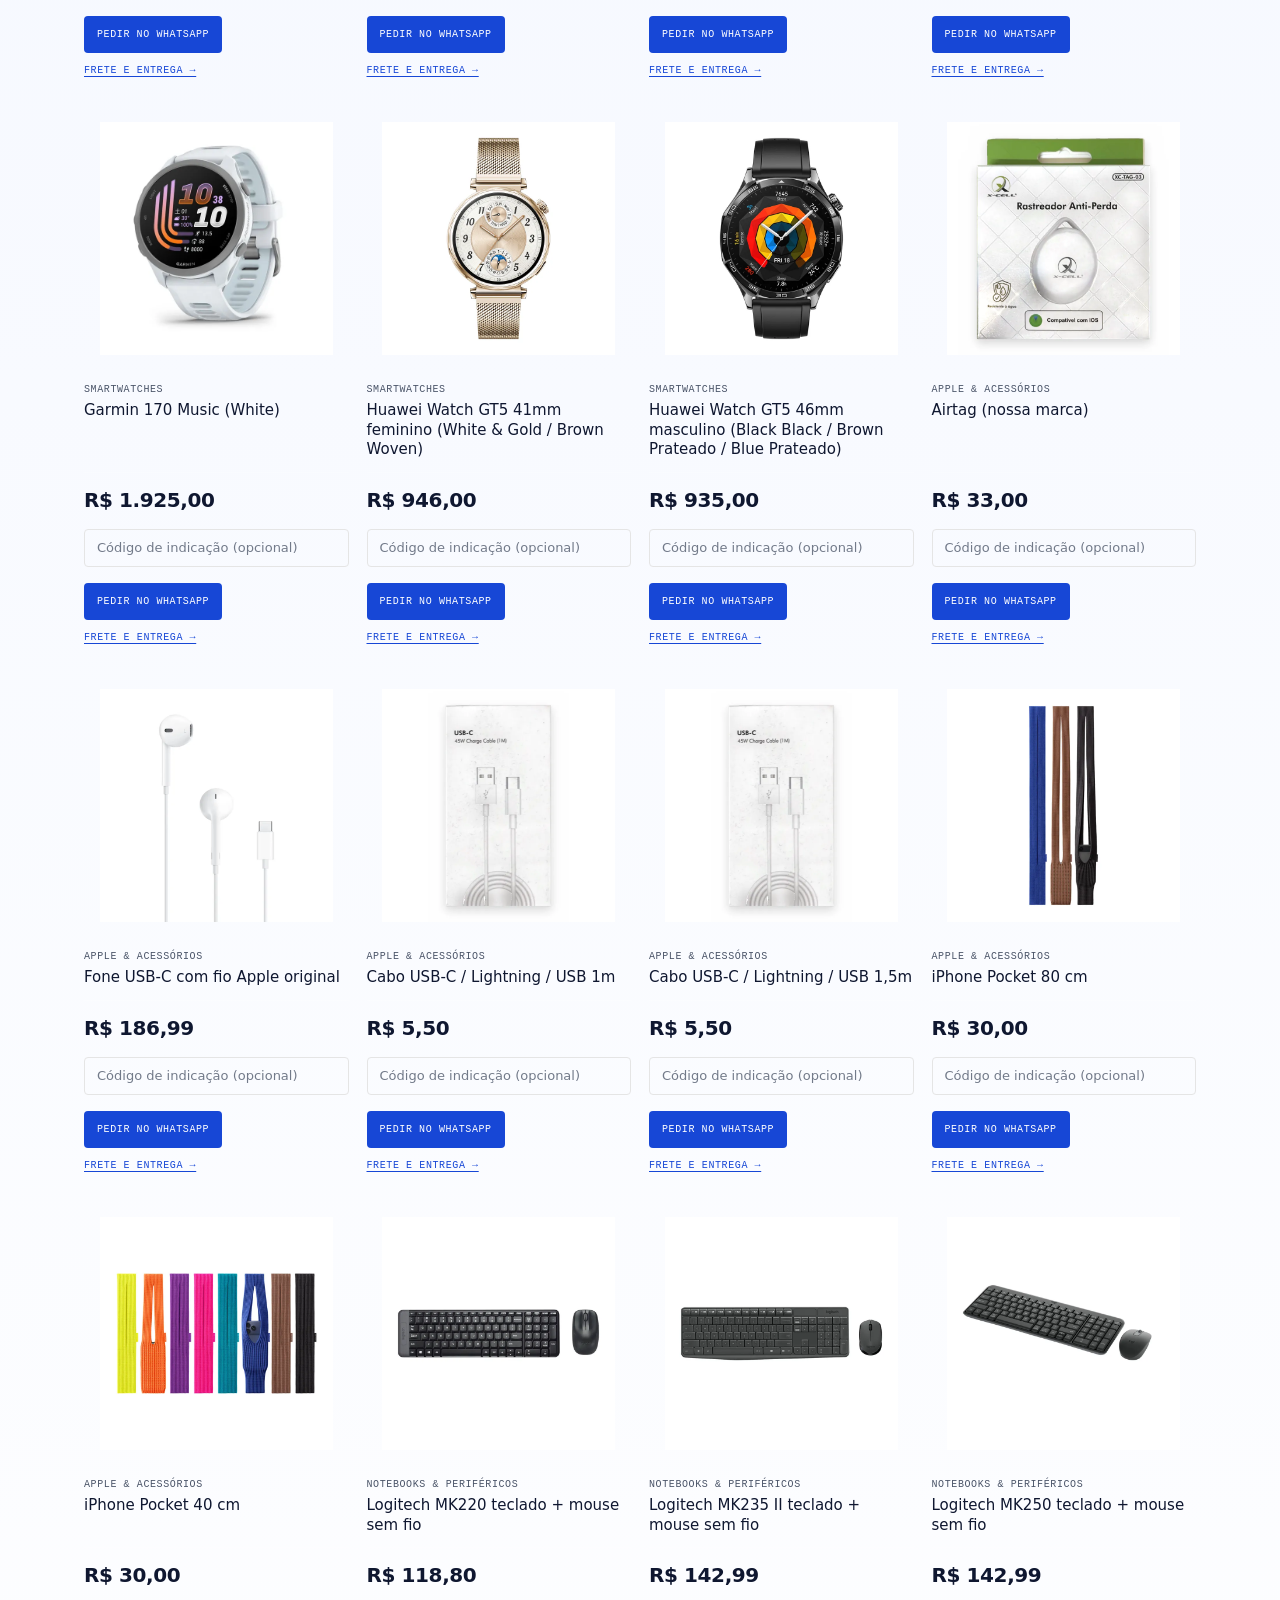
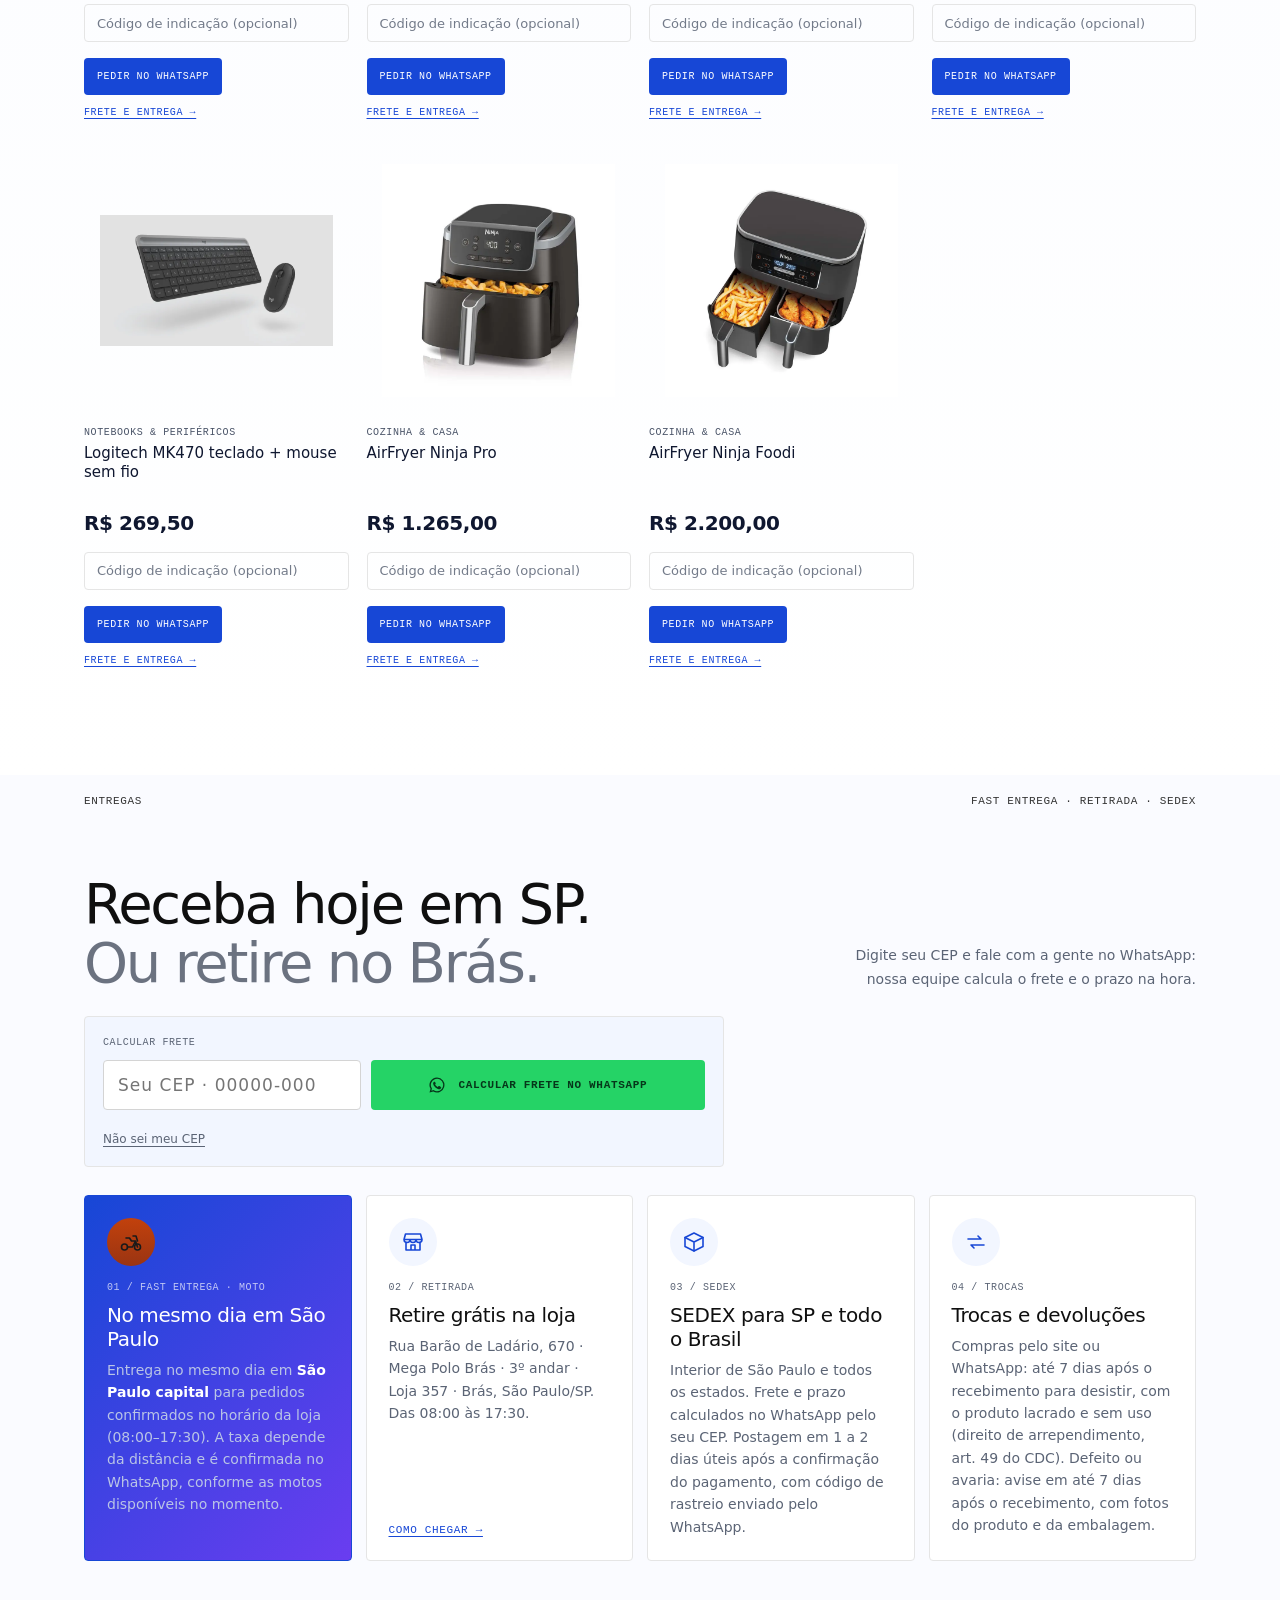
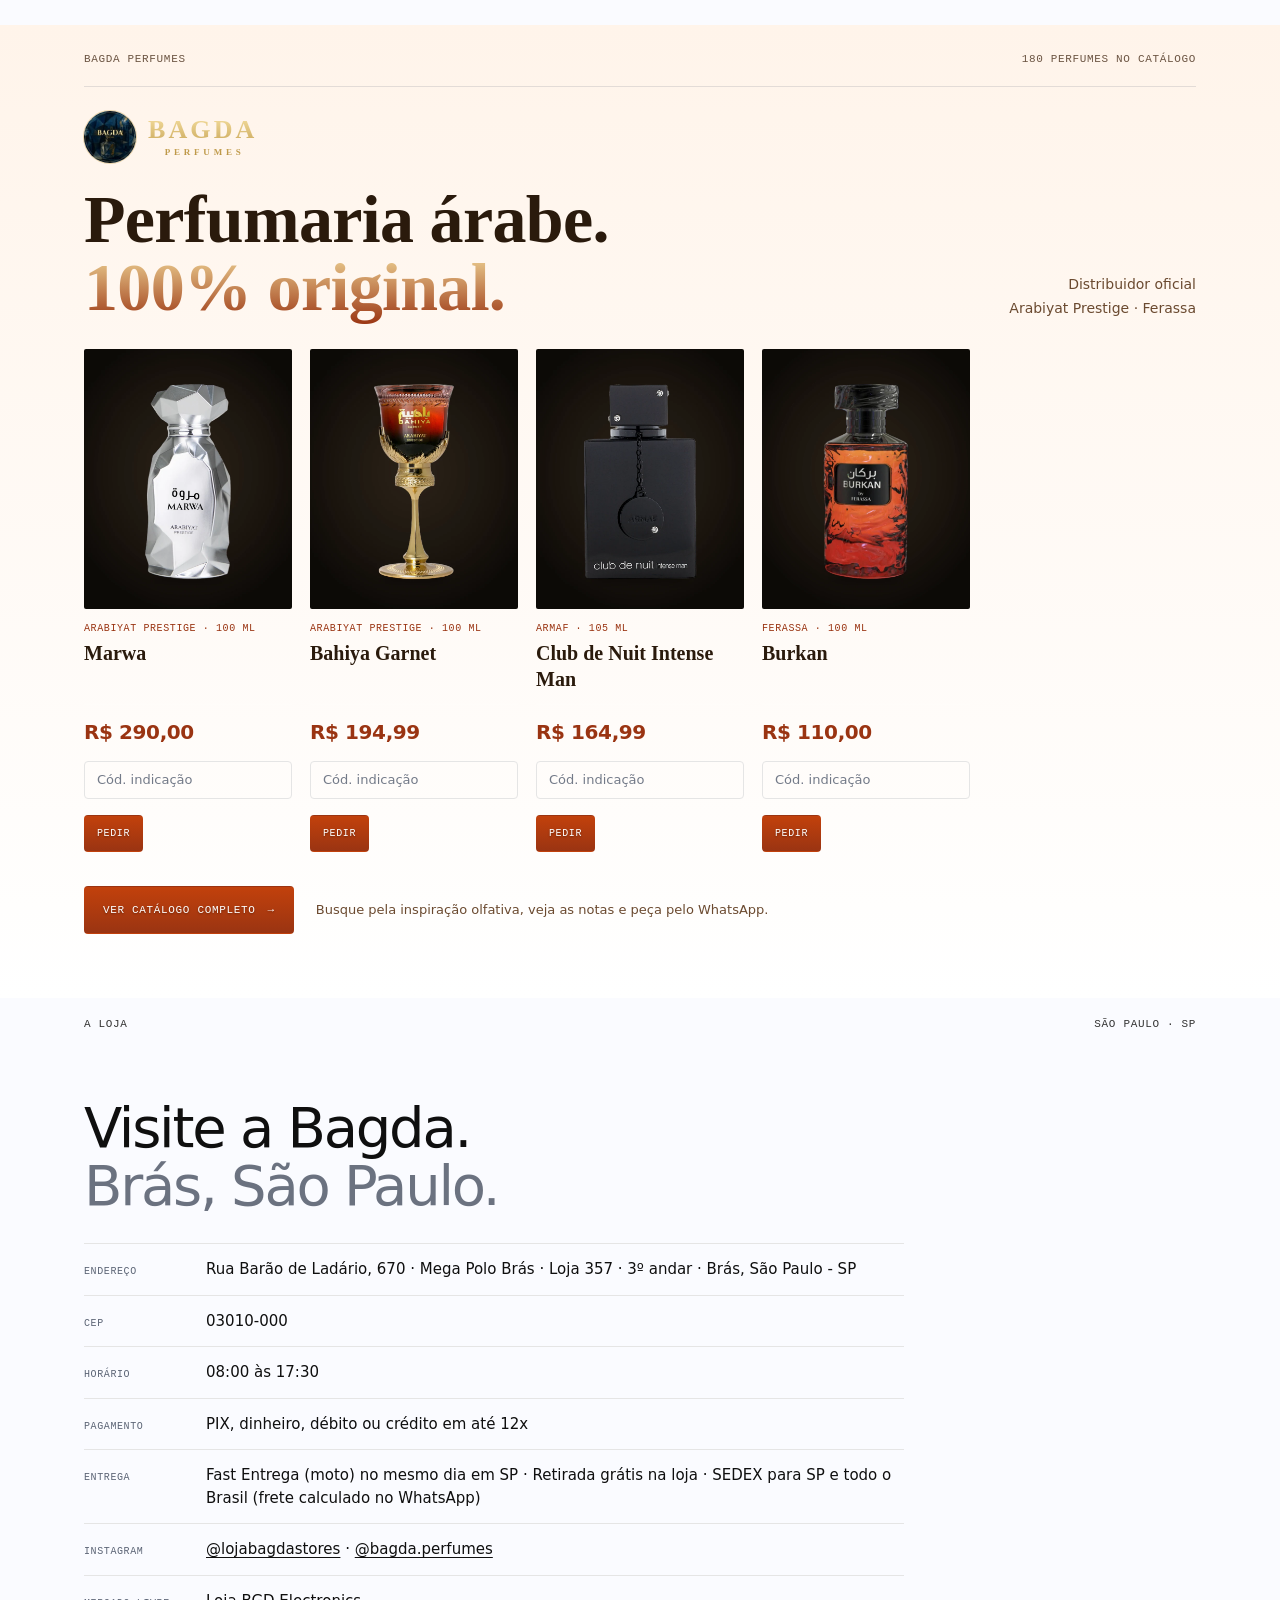
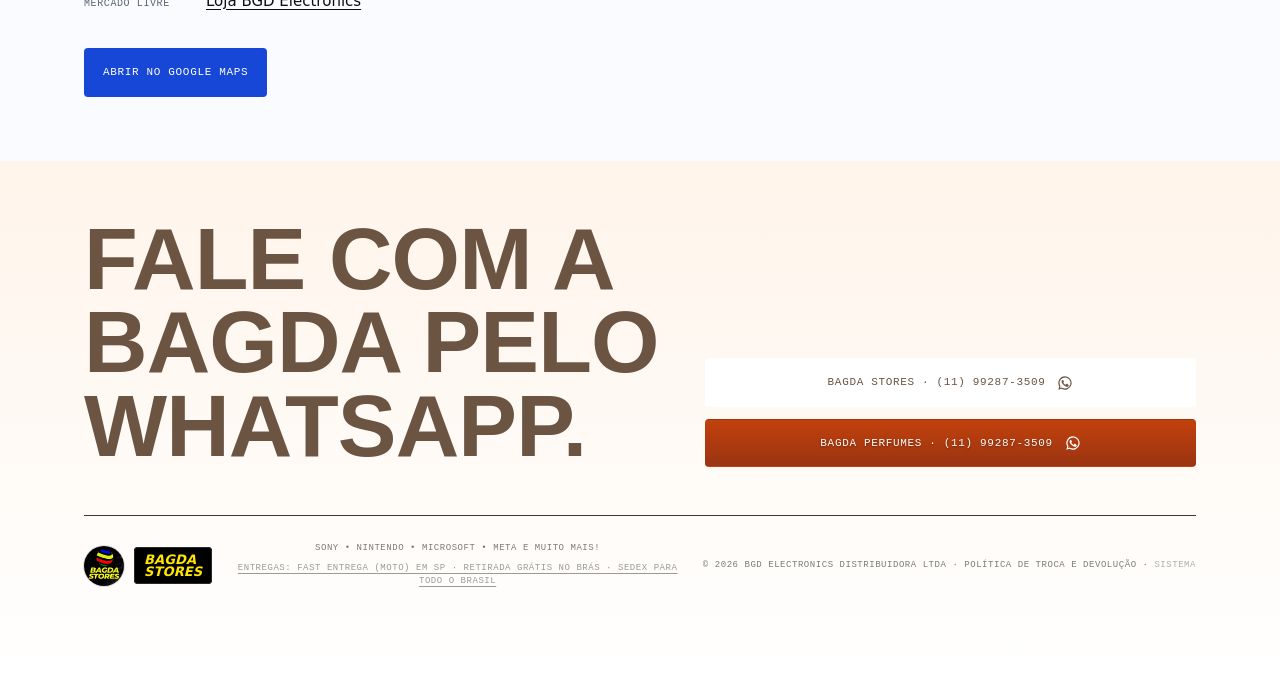
==== commit b0aaf6aa: "Publish site from private source" ====
--- a/index.html
+++ b/index.html
@@ -260,7 +260,7 @@
 
   <script src="config.js"></script>
   <script src="data.js?v=20261114d"></script>
-  <script src="perfumes/assets/data.js?v=20261125a" defer></script>
+  <script src="perfumes/assets/data.js?v=20261127a" defer></script>
   <script src="frete.js?v=20261019p1" defer></script>
   <script src="vendor/qrcode-generator-2.0.4.js?v=20261019p1" defer></script>
   <script src="cart.js?v=20261104r1" defer></script>
